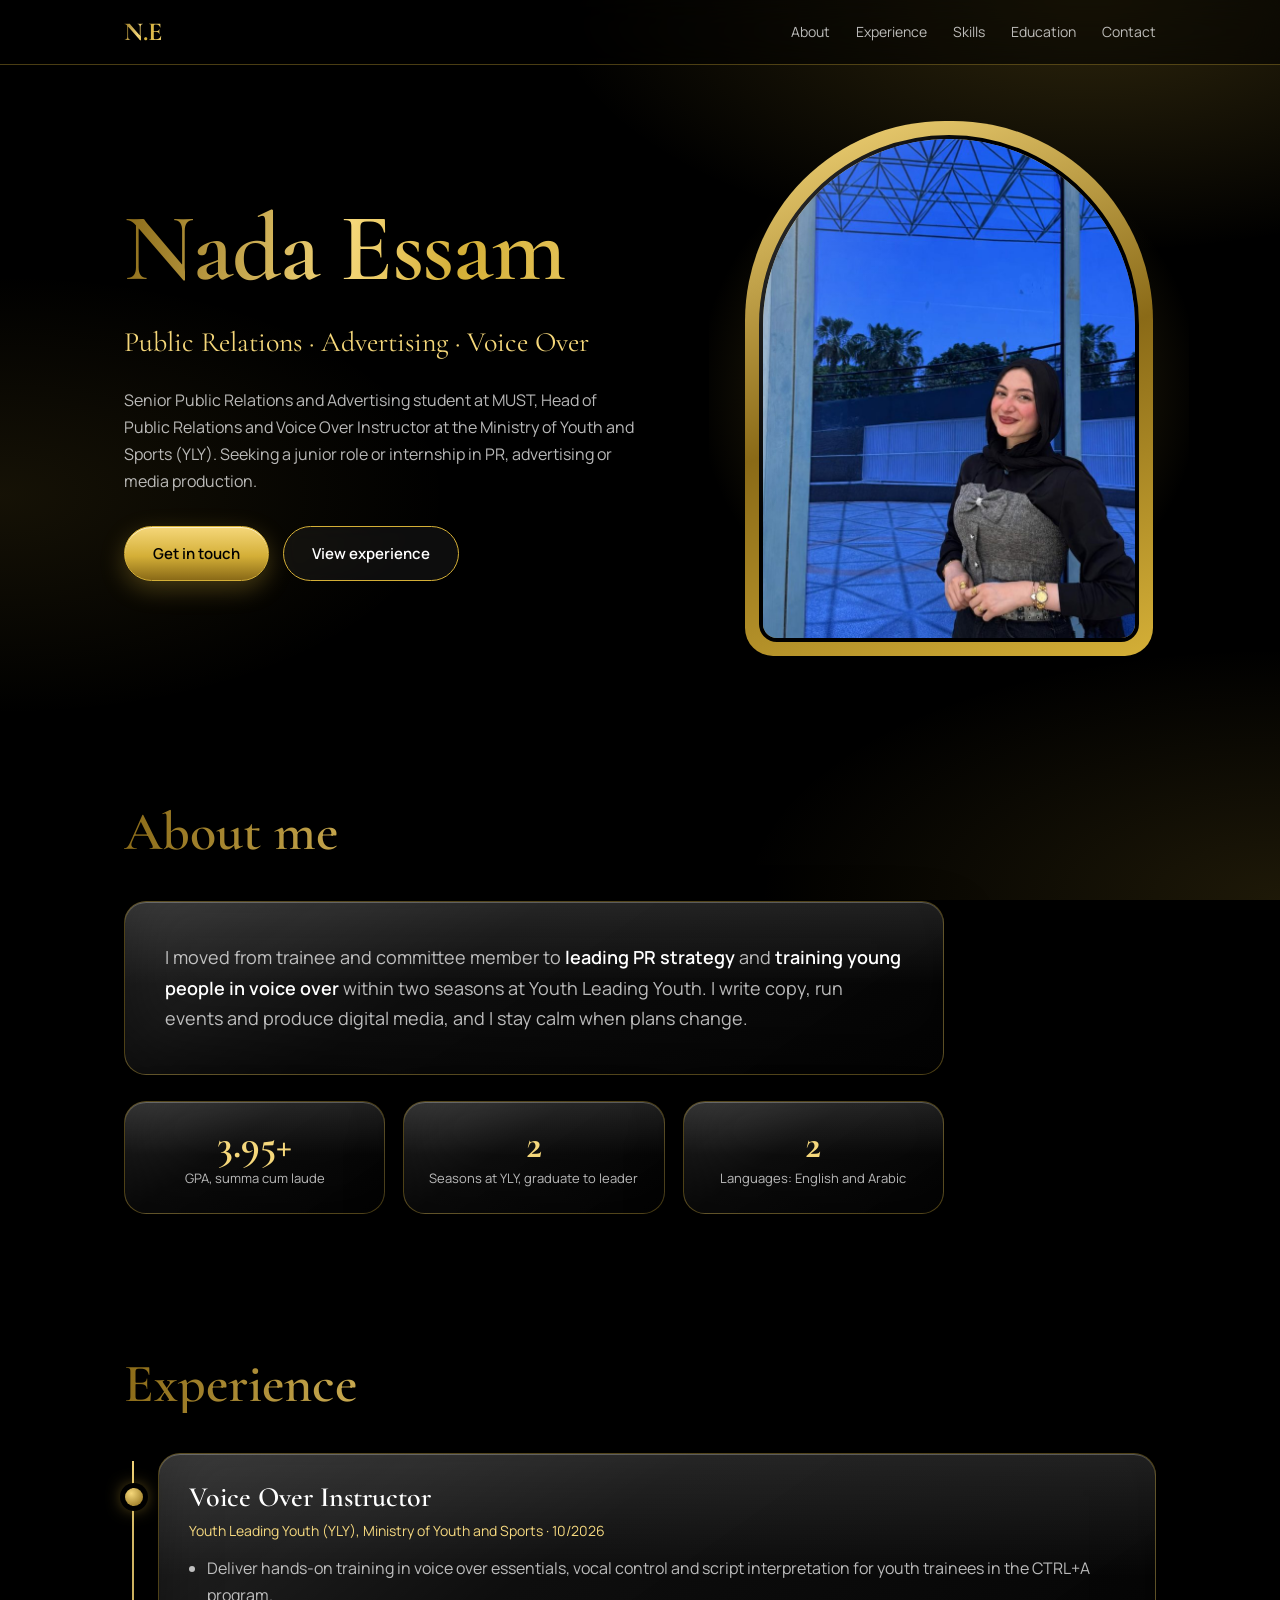
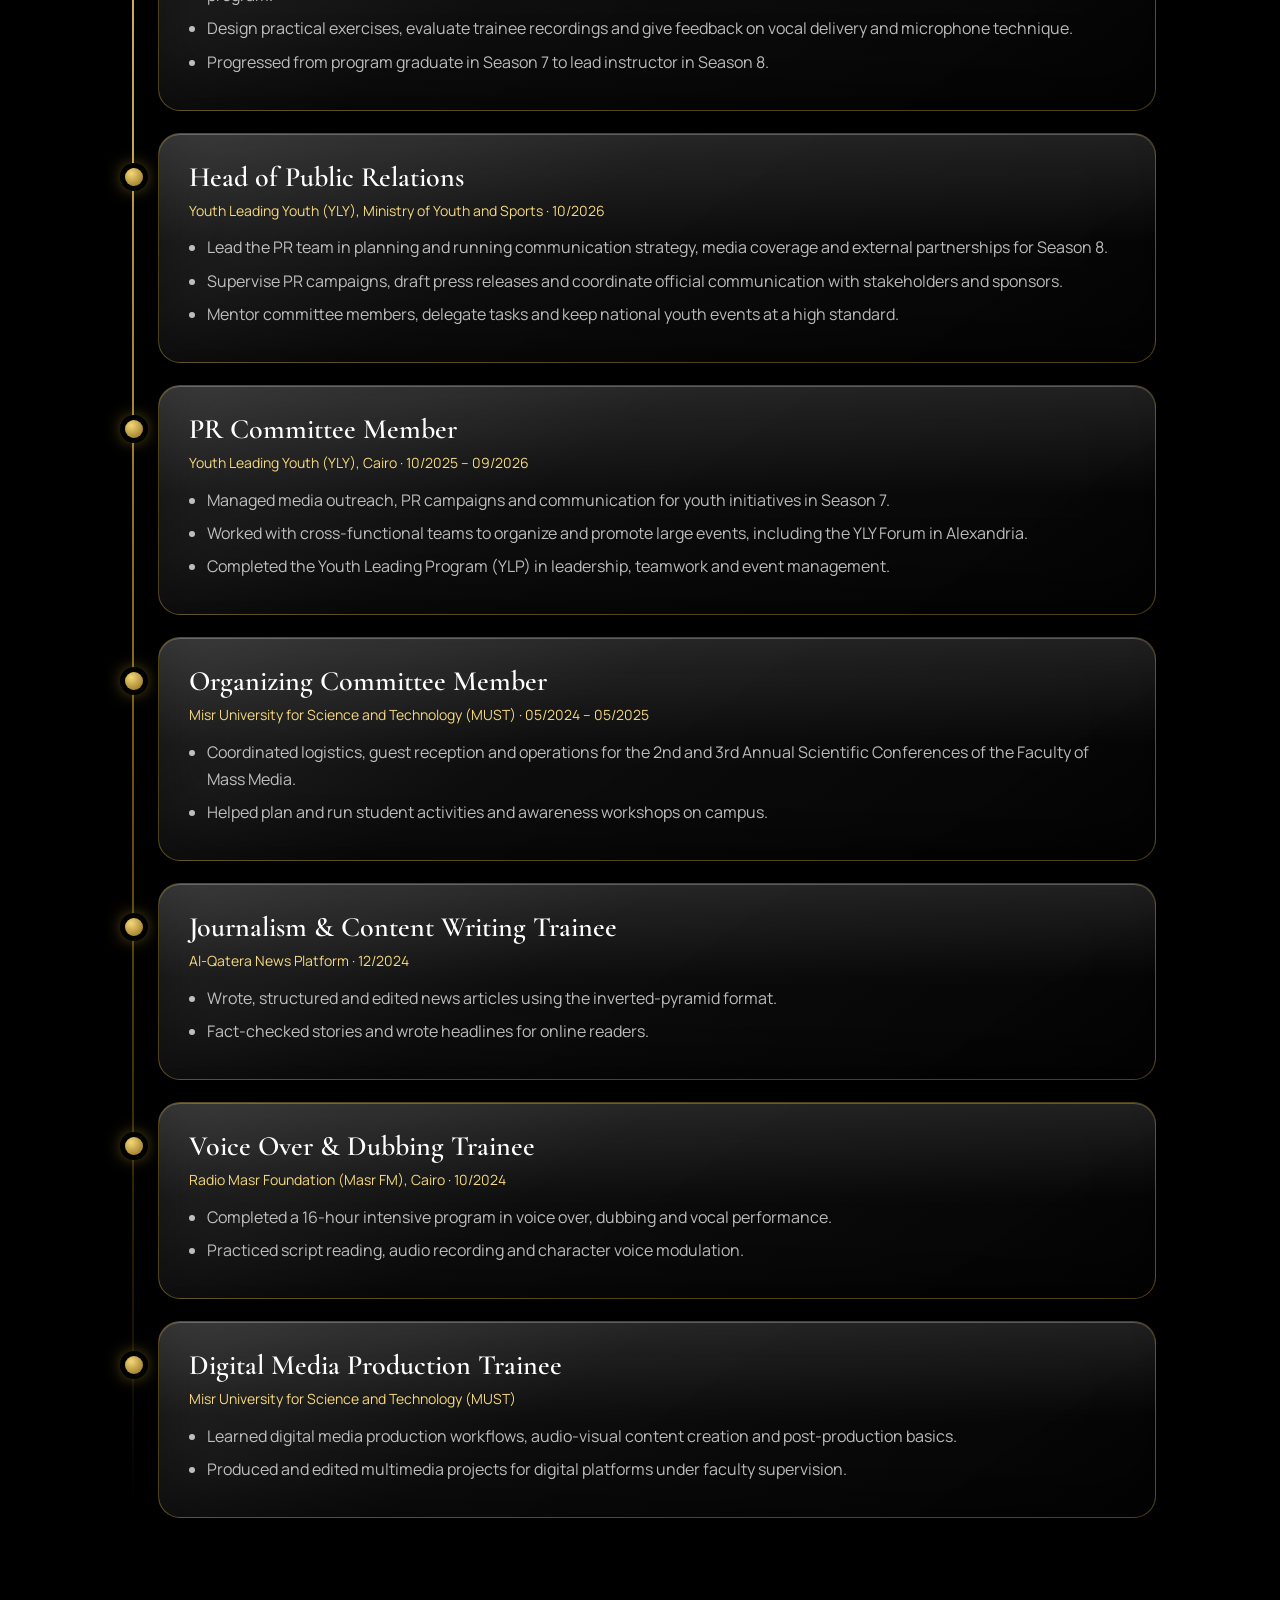
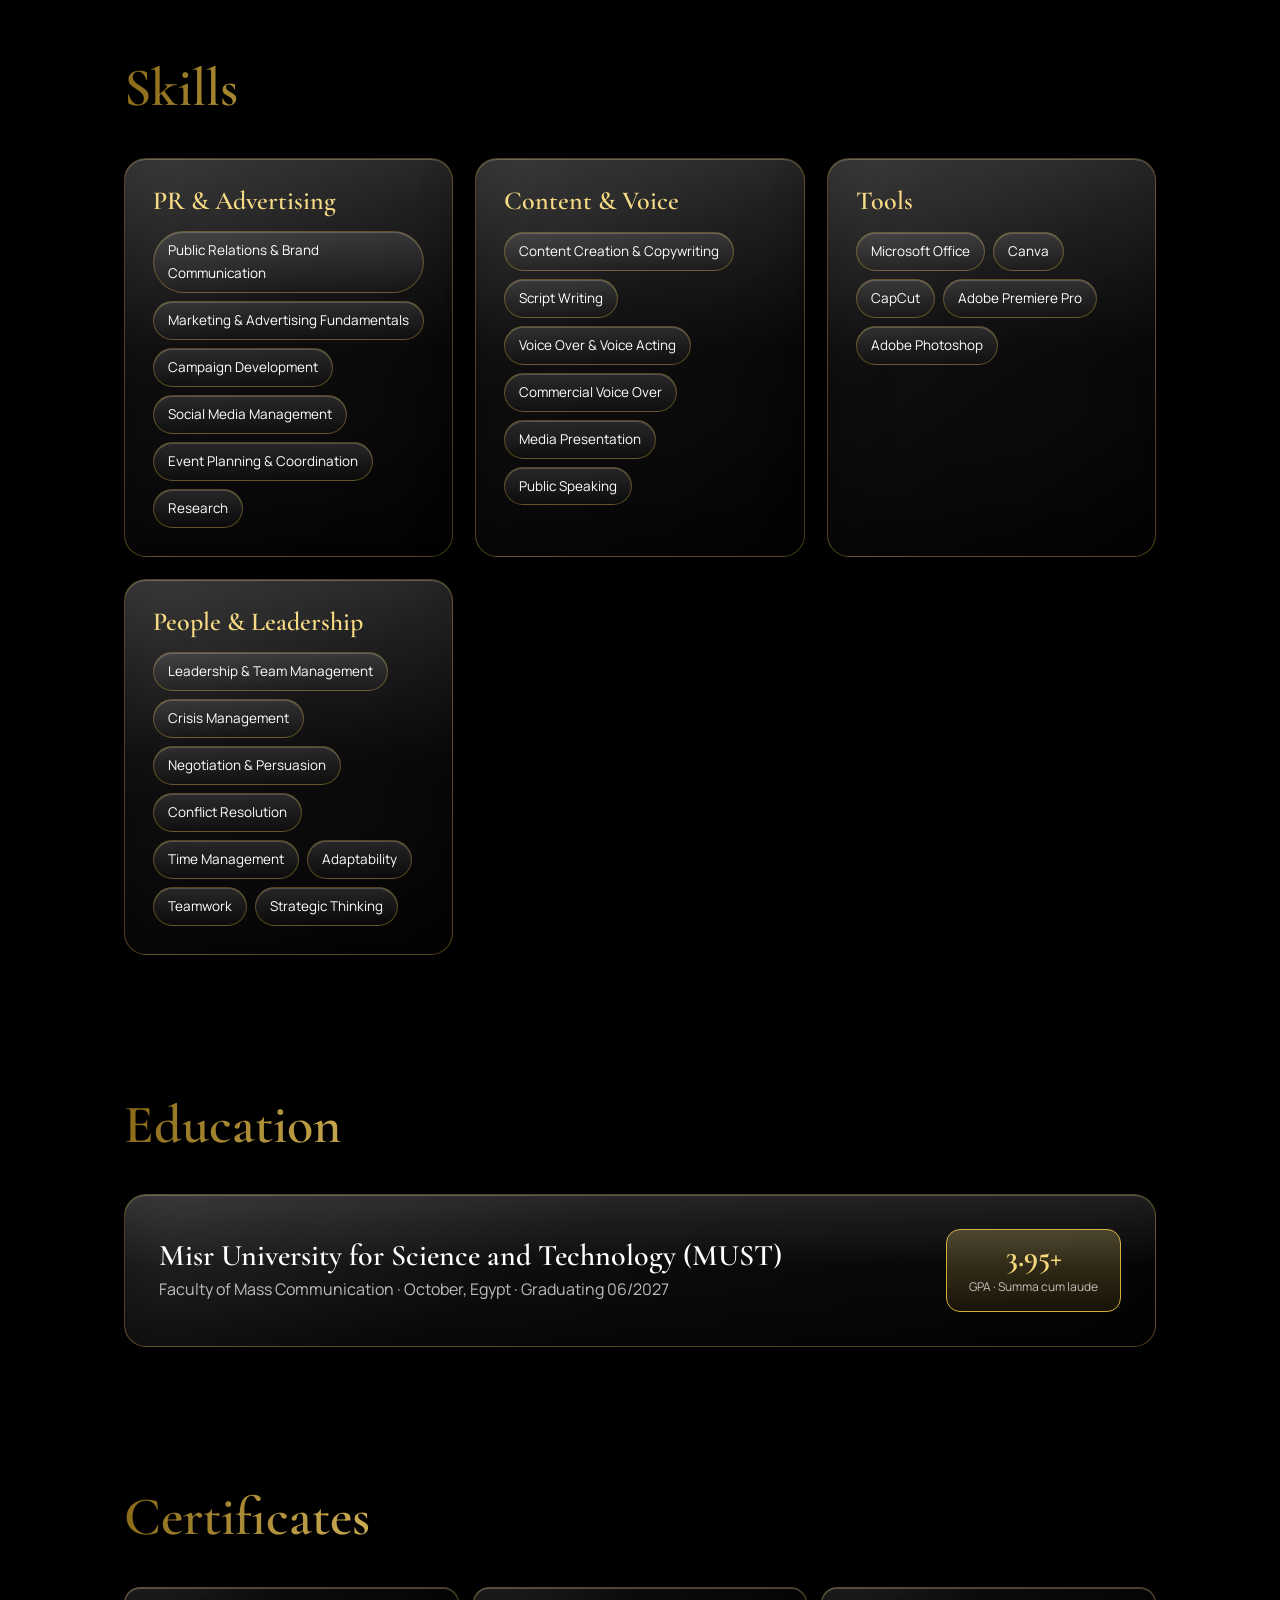
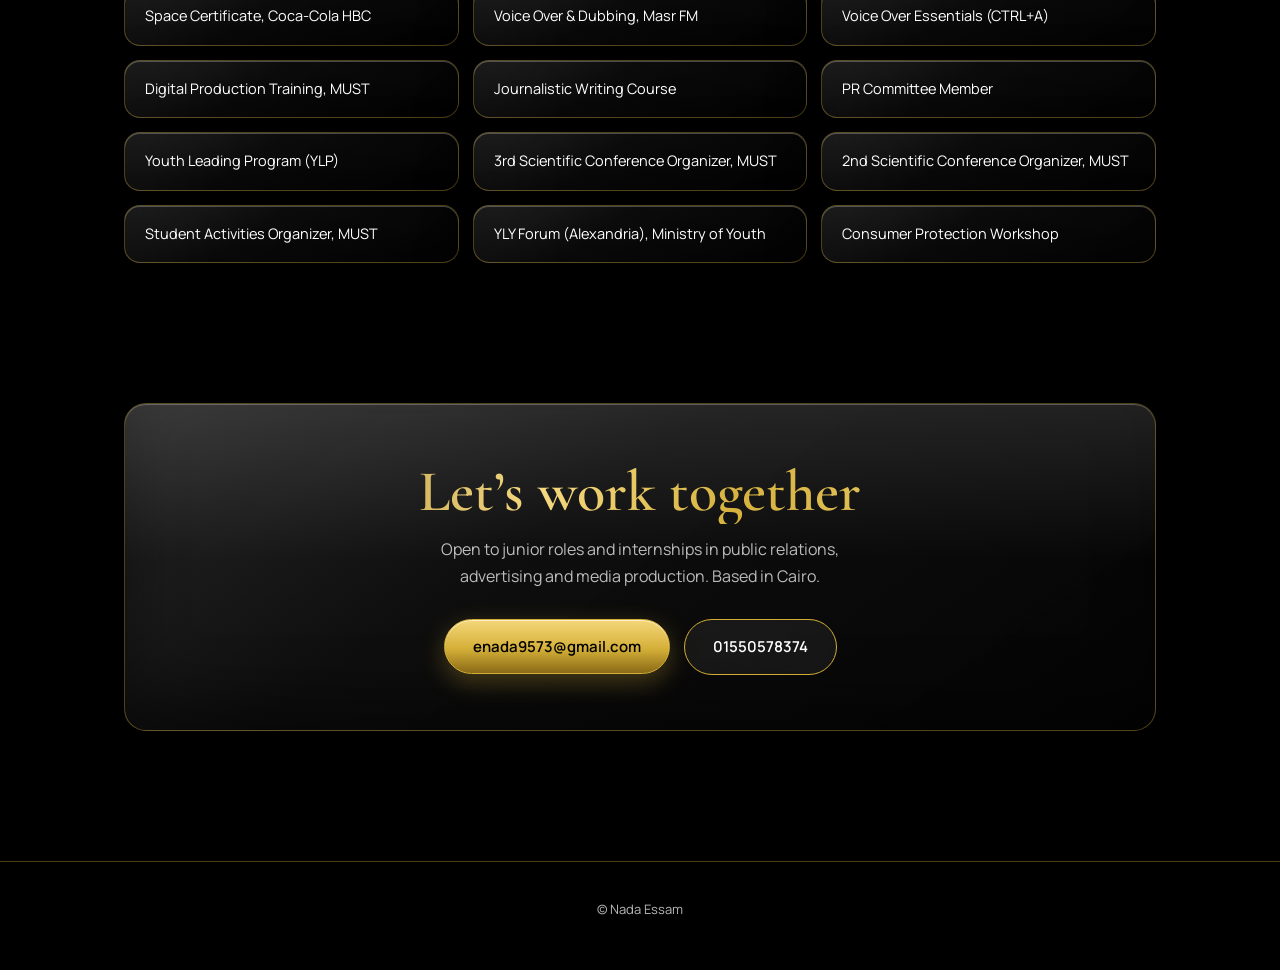
==== index.html @ 76387182 "Rename Nada Essam — Portfolio.html to index.html" ====
<!DOCTYPE html>
<html lang="en">
<head>
<meta charset="utf-8">
<meta name="viewport" content="width=device-width, initial-scale=1, viewport-fit=cover">
<title>Nada Essam — PR, Advertising & Voice Over</title>
<link rel="preconnect" href="https://fonts.googleapis.com">
<link href="https://fonts.googleapis.com/css2?family=Cormorant+Garamond:wght@500;600;700&family=Manrope:wght@400;500;600&display=swap" rel="stylesheet">
<style>
:root{--bg:#000;--text:#fff;--muted:rgba(255,255,255,.72);--gold:#d4af37;--gold2:#f5d77a;--gold3:#8a6a17;--glass:linear-gradient(145deg,rgba(255,255,255,.13),rgba(255,255,255,.03) 40%,rgba(0,0,0,.35));--line:rgba(212,175,55,.35);color-scheme:dark;
--serif:'Cormorant Garamond',Georgia,serif;--sans:'Manrope',system-ui,-apple-system,'Segoe UI',Arial,sans-serif;
box-sizing:border-box;padding-top:env(safe-area-inset-top,0px);padding-bottom:env(safe-area-inset-bottom,0px)}
html{scroll-behavior:smooth;scroll-padding-top:80px}
*,*::before,*::after{box-sizing:border-box}
body{margin:0;background:var(--bg);color:var(--text);font:400 16px/1.7 var(--sans);overflow-x:hidden;
background-image:radial-gradient(ellipse 60% 40% at 85% 0%,rgba(212,175,55,.22),transparent 70%),radial-gradient(ellipse 50% 35% at 0% 55%,rgba(212,175,55,.10),transparent 70%),radial-gradient(ellipse 60% 40% at 100% 100%,rgba(212,175,55,.14),transparent 70%);background-attachment:fixed}
a{color:inherit;text-decoration:none}
a:focus-visible,button:focus-visible{outline:2px solid var(--gold2);outline-offset:3px}
.wrap{max-width:1080px;margin:0 auto;padding:0 24px}
h1,h2,h3{font-family:var(--serif);font-weight:600;margin:0;line-height:1.1}
.gold{background:linear-gradient(100deg,var(--gold3),var(--gold2) 40%,var(--gold) 60%,var(--gold2));-webkit-background-clip:text;background-clip:text;color:transparent}
nav{position:sticky;top:env(safe-area-inset-top,0px);z-index:20;background:rgba(0,0,0,.55);backdrop-filter:blur(16px);-webkit-backdrop-filter:blur(16px);border-bottom:1px solid var(--line)}
nav .wrap{display:flex;justify-content:space-between;align-items:center;height:64px}
.logo{font-family:var(--serif);font-size:26px;font-weight:700}
nav ul{display:flex;gap:26px;list-style:none;margin:0;padding:0;font-size:14px;color:var(--muted)}
nav ul a:hover{color:var(--gold2)}
.glass{position:relative;border-radius:22px;border:1px solid var(--line);background:var(--glass),rgba(10,10,10,.6);backdrop-filter:blur(18px);-webkit-backdrop-filter:blur(18px);box-shadow:inset 0 1px 0 rgba(255,255,255,.25),inset 0 -30px 60px rgba(0,0,0,.45),0 24px 50px rgba(0,0,0,.7);overflow:hidden}
.glass::before{content:"";position:absolute;inset:0 0 auto 0;height:48%;background:linear-gradient(180deg,rgba(255,255,255,.10),transparent);pointer-events:none;border-radius:22px 22px 0 0}
.hero{padding:70px 0 90px}
.hero .wrap{display:grid;grid-template-columns:1.15fr .85fr;gap:56px;align-items:center}
.hero h1{font-size:clamp(52px,8vw,96px);letter-spacing:-.01em}
.role{font-family:var(--serif);font-size:clamp(20px,2.6vw,28px);margin:18px 0 20px;color:var(--gold2)}
.hero p{color:var(--muted);max-width:52ch;margin:0 0 30px}
.btns{display:flex;gap:14px;flex-wrap:wrap}
.btn{display:inline-block;padding:14px 28px;border-radius:999px;font-weight:600;font-size:15px;border:1px solid var(--gold);transition:transform .2s,box-shadow .2s}
.btn.fill{background:linear-gradient(180deg,var(--gold2),var(--gold) 55%,var(--gold3));color:#000;box-shadow:inset 0 1px 0 rgba(255,255,255,.6),0 8px 24px rgba(212,175,55,.3)}
.btn.ghost{background:rgba(255,255,255,.05);backdrop-filter:blur(10px)}
.btn:hover{transform:translateY(-2px)}
.photo{position:relative;justify-self:center;width:min(100%,380px)}
.photo::before{content:"";position:absolute;inset:-14px;border-radius:200px 200px 28px 28px;background:linear-gradient(160deg,var(--gold2),var(--gold3) 50%,var(--gold));filter:blur(.3px)}
.photo::after{content:"";position:absolute;inset:-50px;z-index:-1;background:radial-gradient(circle,rgba(212,175,55,.35),transparent 65%)}
.photo img{position:relative;display:block;width:100%;aspect-ratio:3/4;object-fit:cover;object-position:60% 30%;border-radius:190px 190px 18px 18px;border:4px solid #000}
.photo .shine{position:absolute;inset:0;border-radius:190px 190px 18px 18px;background:linear-gradient(120deg,rgba(255,255,255,.22),transparent 35%);pointer-events:none;z-index:2}
section{padding:70px 0}
.title{font-size:clamp(36px,5vw,54px);margin-bottom:40px}
.about{padding:40px;font-size:18px;color:var(--muted);max-width:820px}
.about b{color:#fff;font-weight:600}
.stats{display:grid;grid-template-columns:repeat(3,1fr);gap:18px;margin-top:26px;max-width:820px}
.stat{padding:22px;text-align:center}
.stat strong{display:block;font:700 40px/1 var(--serif);color:var(--gold2)}
.stat span{font-size:13px;color:var(--muted)}
.tl{position:relative;display:grid;gap:22px;padding-left:34px}
.tl::before{content:"";position:absolute;left:8px;top:8px;bottom:8px;width:2px;background:linear-gradient(var(--gold2),var(--gold3),transparent)}
.job{padding:28px 30px}
.job::after{content:"";position:absolute;left:-34px;top:34px;width:18px;height:18px;border-radius:50%;background:radial-gradient(circle at 35% 30%,var(--gold2),var(--gold3));box-shadow:0 0 0 5px #000,0 0 18px var(--gold)}
.job{overflow:visible}
.job h3{font-size:28px}
.meta{color:var(--gold2);font-size:14px;margin:6px 0 12px}
.job ul{margin:0;padding-left:18px;color:var(--muted)}
.job li{margin:6px 0}
.skills{display:grid;grid-template-columns:repeat(auto-fit,minmax(300px,1fr));gap:22px}
.skill{padding:28px}
.skill h3{font-size:26px;margin-bottom:16px;color:var(--gold2)}
.chips{display:flex;flex-wrap:wrap;gap:8px}
.chips span{padding:7px 14px;border-radius:999px;font-size:13.5px;border:1px solid var(--line);background:linear-gradient(180deg,rgba(255,255,255,.12),rgba(255,255,255,.02));box-shadow:inset 0 1px 0 rgba(255,255,255,.2)}
.edu{padding:34px;display:flex;gap:24px;align-items:center;flex-wrap:wrap;justify-content:space-between}
.edu h3{font-size:30px}
.edu p{margin:4px 0 0;color:var(--muted)}
.badge{padding:12px 22px;border-radius:14px;text-align:center;border:1px solid var(--gold);background:linear-gradient(180deg,rgba(245,215,122,.25),rgba(138,106,23,.15))}
.badge strong{display:block;font:700 30px/1 var(--serif);color:var(--gold2)}
.badge span{font-size:12px;color:var(--muted)}
.certs{display:grid;grid-template-columns:repeat(auto-fill,minmax(250px,1fr));gap:14px}
.cert{padding:16px 20px;font-size:14.5px;border-radius:16px}
.cert::before{display:none}
.contact{text-align:center;padding:56px 30px}
.contact h2{font-size:clamp(36px,5vw,58px);margin-bottom:12px}
.contact p{color:var(--muted);margin:0 auto 28px;max-width:46ch}
.cl{display:flex;gap:14px;justify-content:center;flex-wrap:wrap}
footer{padding:36px 0 50px;text-align:center;color:var(--muted);font-size:13px;border-top:1px solid var(--line);margin-top:60px}
@media(max-width:820px){.hero .wrap{grid-template-columns:1fr}.photo{order:-1;width:min(78%,320px)}.hero{padding-top:36px}nav ul{display:none}.stats{grid-template-columns:1fr}.about{padding:26px;font-size:16px}}
@media(prefers-reduced-motion:reduce){*{transition:none!important;scroll-behavior:auto!important}}
</style>
</head>
<body>
<nav><div class="wrap"><a class="logo gold" href="#top">N.E</a>
<ul><li><a href="#about">About</a></li><li><a href="#experience">Experience</a></li><li><a href="#skills">Skills</a></li><li><a href="#education">Education</a></li><li><a href="#contact">Contact</a></li></ul></div></nav>

<header class="hero" id="top"><div class="wrap">
<div>
<h1 class="gold">Nada Essam</h1>
<div class="role">Public Relations · Advertising · Voice Over</div>
<p>Senior Public Relations and Advertising student at MUST, Head of Public Relations and Voice Over Instructor at the Ministry of Youth and Sports (YLY). Seeking a junior role or internship in PR, advertising or media production.</p>
<div class="btns"><a class="btn fill" href="#contact">Get in touch</a><a class="btn ghost" href="#experience">View experience</a></div>
</div>
<div class="photo"><img alt="Portrait of Nada Essam" src="[data-uri]"><div class="shine"></div></div>
</div></header>

<section id="about"><div class="wrap">
<h2 class="title gold">About me</h2>
<div class="glass about">I moved from trainee and committee member to <b>leading PR strategy</b> and <b>training young people in voice over</b> within two seasons at Youth Leading Youth. I write copy, run events and produce digital media, and I stay calm when plans change.</div>
<div class="stats">
<div class="glass stat"><strong>3.95+</strong><span>GPA, summa cum laude</span></div>
<div class="glass stat"><strong>2</strong><span>Seasons at YLY, graduate to leader</span></div>
<div class="glass stat"><strong>2</strong><span>Languages: English and Arabic</span></div>
</div>
</div></section>

<section id="experience"><div class="wrap">
<h2 class="title gold">Experience</h2>
<div class="tl">
<article class="glass job"><h3>Voice Over Instructor</h3><div class="meta">Youth Leading Youth (YLY), Ministry of Youth and Sports · 10/2026</div><ul>
<li>Deliver hands-on training in voice over essentials, vocal control and script interpretation for youth trainees in the CTRL+A program.</li>
<li>Design practical exercises, evaluate trainee recordings and give feedback on vocal delivery and microphone technique.</li>
<li>Progressed from program graduate in Season 7 to lead instructor in Season 8.</li></ul></article>
<article class="glass job"><h3>Head of Public Relations</h3><div class="meta">Youth Leading Youth (YLY), Ministry of Youth and Sports · 10/2026</div><ul>
<li>Lead the PR team in planning and running communication strategy, media coverage and external partnerships for Season 8.</li>
<li>Supervise PR campaigns, draft press releases and coordinate official communication with stakeholders and sponsors.</li>
<li>Mentor committee members, delegate tasks and keep national youth events at a high standard.</li></ul></article>
<article class="glass job"><h3>PR Committee Member</h3><div class="meta">Youth Leading Youth (YLY), Cairo · 10/2025 – 09/2026</div><ul>
<li>Managed media outreach, PR campaigns and communication for youth initiatives in Season 7.</li>
<li>Worked with cross-functional teams to organize and promote large events, including the YLY Forum in Alexandria.</li>
<li>Completed the Youth Leading Program (YLP) in leadership, teamwork and event management.</li></ul></article>
<article class="glass job"><h3>Organizing Committee Member</h3><div class="meta">Misr University for Science and Technology (MUST) · 05/2024 – 05/2025</div><ul>
<li>Coordinated logistics, guest reception and operations for the 2nd and 3rd Annual Scientific Conferences of the Faculty of Mass Media.</li>
<li>Helped plan and run student activities and awareness workshops on campus.</li></ul></article>
<article class="glass job"><h3>Journalism & Content Writing Trainee</h3><div class="meta">Al-Qatera News Platform · 12/2024</div><ul>
<li>Wrote, structured and edited news articles using the inverted-pyramid format.</li>
<li>Fact-checked stories and wrote headlines for online readers.</li></ul></article>
<article class="glass job"><h3>Voice Over & Dubbing Trainee</h3><div class="meta">Radio Masr Foundation (Masr FM), Cairo · 10/2024</div><ul>
<li>Completed a 16-hour intensive program in voice over, dubbing and vocal performance.</li>
<li>Practiced script reading, audio recording and character voice modulation.</li></ul></article>
<article class="glass job"><h3>Digital Media Production Trainee</h3><div class="meta">Misr University for Science and Technology (MUST)</div><ul>
<li>Learned digital media production workflows, audio-visual content creation and post-production basics.</li>
<li>Produced and edited multimedia projects for digital platforms under faculty supervision.</li></ul></article>
</div></div></section>

<section id="skills"><div class="wrap">
<h2 class="title gold">Skills</h2>
<div class="skills">
<div class="glass skill"><h3>PR & Advertising</h3><div class="chips"><span>Public Relations & Brand Communication</span><span>Marketing & Advertising Fundamentals</span><span>Campaign Development</span><span>Social Media Management</span><span>Event Planning & Coordination</span><span>Research</span></div></div>
<div class="glass skill"><h3>Content & Voice</h3><div class="chips"><span>Content Creation & Copywriting</span><span>Script Writing</span><span>Voice Over & Voice Acting</span><span>Commercial Voice Over</span><span>Media Presentation</span><span>Public Speaking</span></div></div>
<div class="glass skill"><h3>Tools</h3><div class="chips"><span>Microsoft Office</span><span>Canva</span><span>CapCut</span><span>Adobe Premiere Pro</span><span>Adobe Photoshop</span></div></div>
<div class="glass skill"><h3>People & Leadership</h3><div class="chips"><span>Leadership & Team Management</span><span>Crisis Management</span><span>Negotiation & Persuasion</span><span>Conflict Resolution</span><span>Time Management</span><span>Adaptability</span><span>Teamwork</span><span>Strategic Thinking</span></div></div>
</div></div></section>

<section id="education"><div class="wrap">
<h2 class="title gold">Education</h2>
<div class="glass edu"><div><h3>Misr University for Science and Technology (MUST)</h3><p>Faculty of Mass Communication · October, Egypt · Graduating 06/2027</p></div>
<div class="badge"><strong>3.95+</strong><span>GPA · Summa cum laude</span></div></div>
</div></section>

<section id="certificates"><div class="wrap">
<h2 class="title gold">Certificates</h2>
<div class="certs">
<div class="glass cert">Space Certificate, Coca-Cola HBC</div>
<div class="glass cert">Voice Over & Dubbing, Masr FM</div>
<div class="glass cert">Voice Over Essentials (CTRL+A)</div>
<div class="glass cert">Digital Production Training, MUST</div>
<div class="glass cert">Journalistic Writing Course</div>
<div class="glass cert">PR Committee Member</div>
<div class="glass cert">Youth Leading Program (YLP)</div>
<div class="glass cert">3rd Scientific Conference Organizer, MUST</div>
<div class="glass cert">2nd Scientific Conference Organizer, MUST</div>
<div class="glass cert">Student Activities Organizer, MUST</div>
<div class="glass cert">YLY Forum (Alexandria), Ministry of Youth</div>
<div class="glass cert">Consumer Protection Workshop</div>
</div></div></section>

<section id="contact"><div class="wrap">
<div class="glass contact"><h2 class="gold">Let’s work together</h2>
<p>Open to junior roles and internships in public relations, advertising and media production. Based in Cairo.</p>
<div class="cl"><a class="btn fill" href="mailto:enada9573@gmail.com">enada9573@gmail.com</a><a class="btn ghost" href="tel:+201550578374">01550578374</a></div></div>
</div></section>

<footer><div class="wrap">© Nada Essam</div></footer>
</body>
</html>
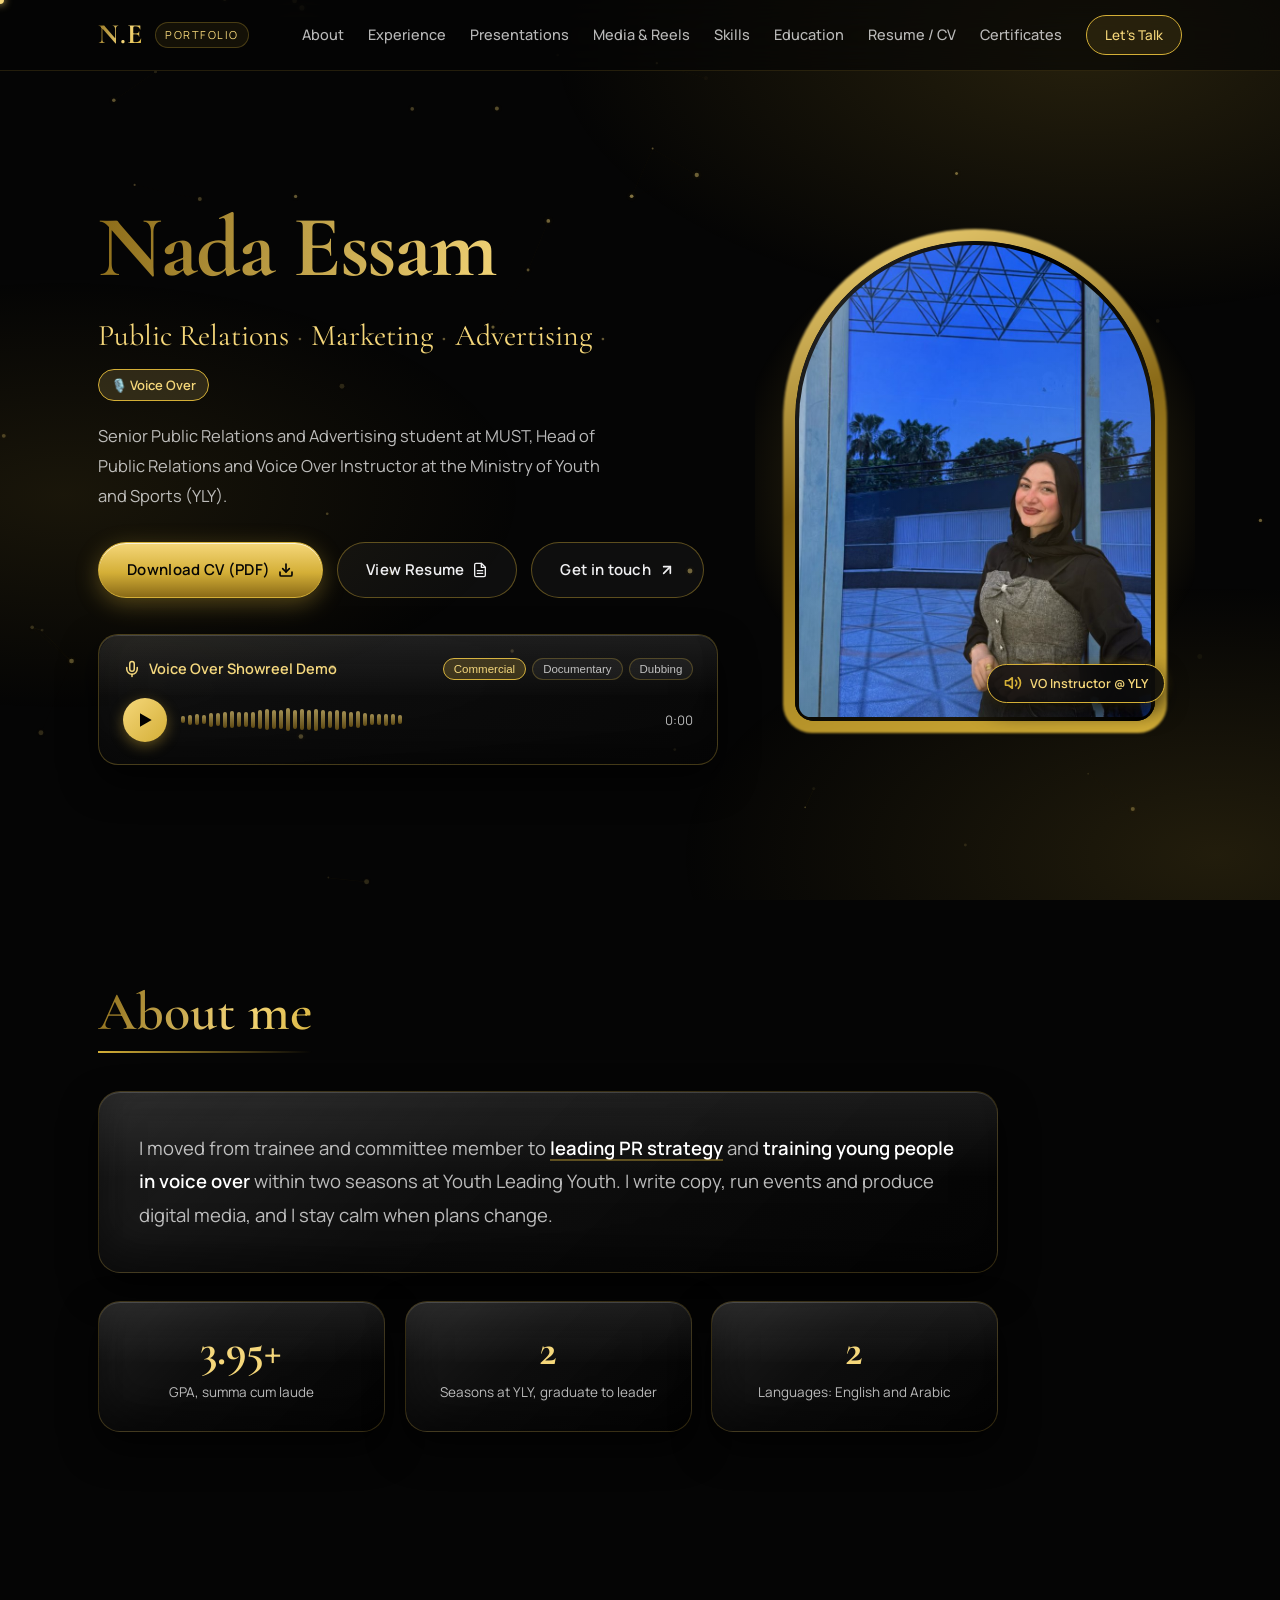
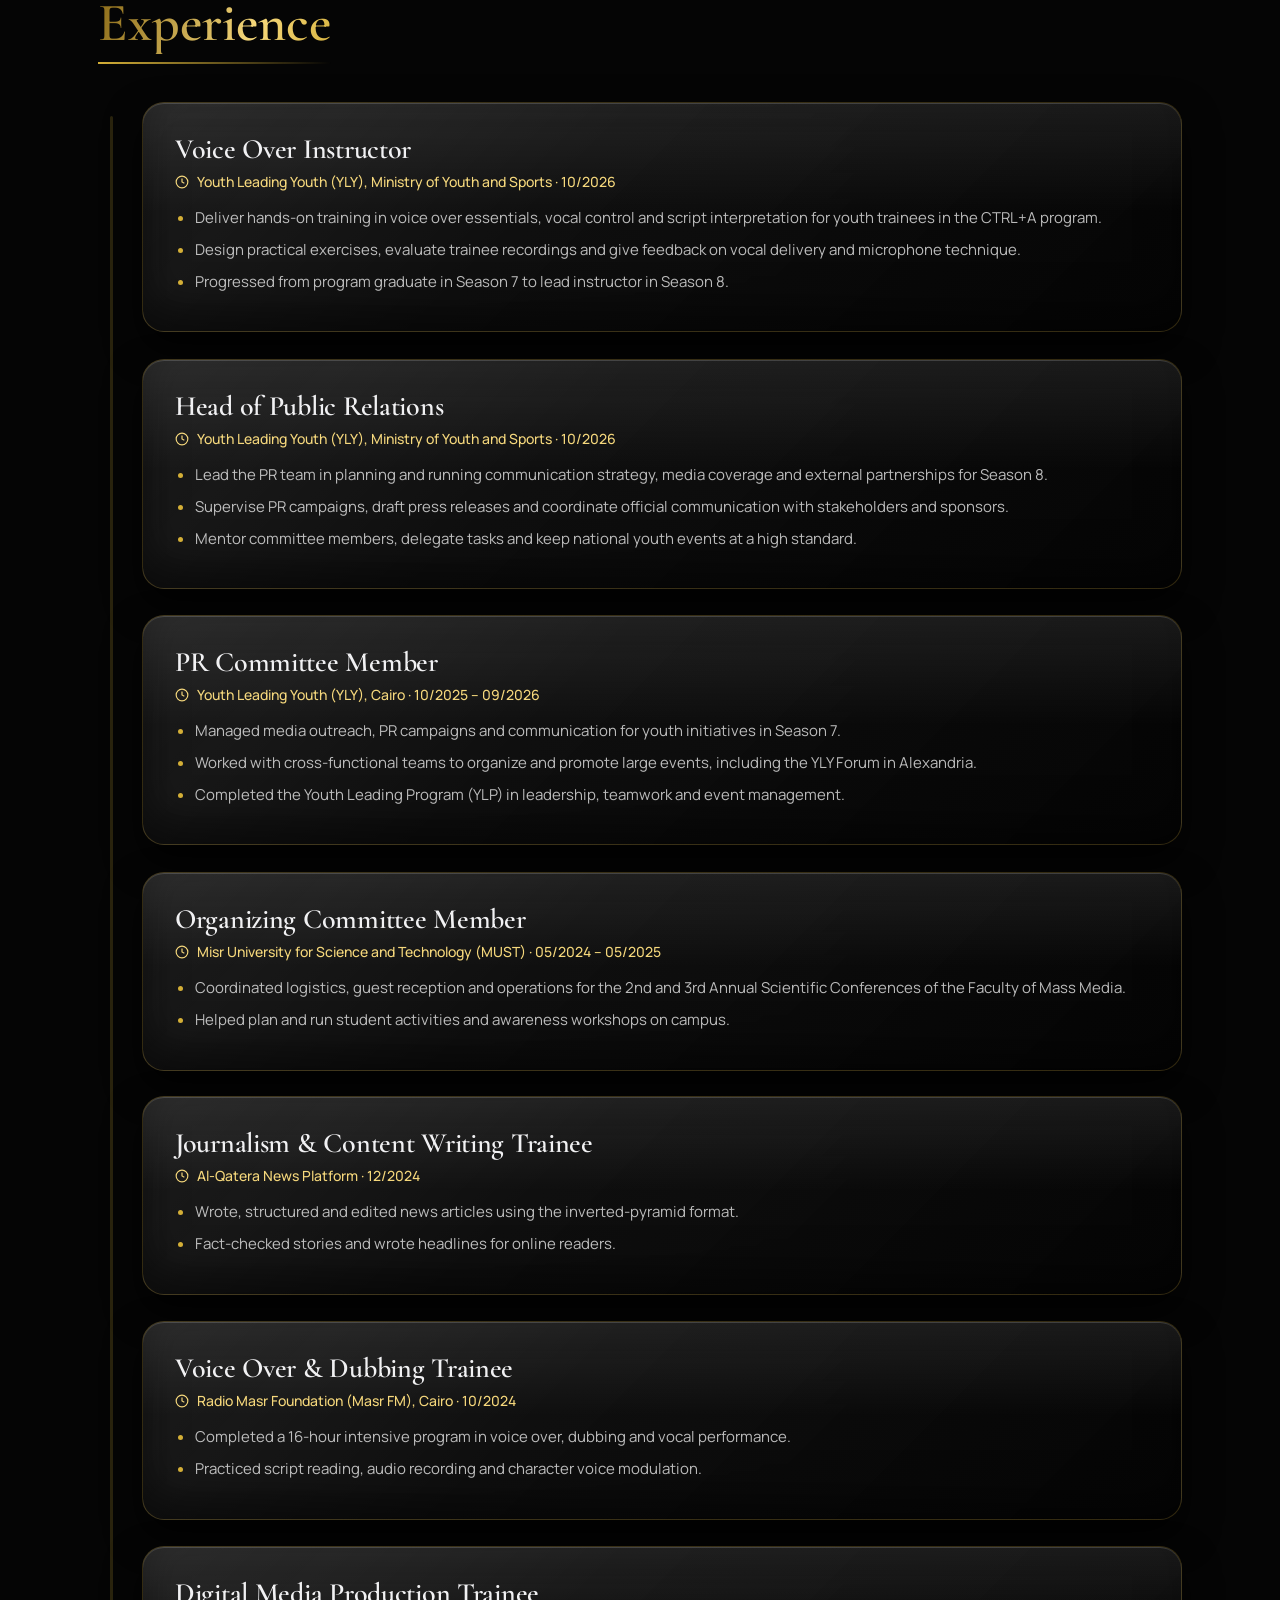
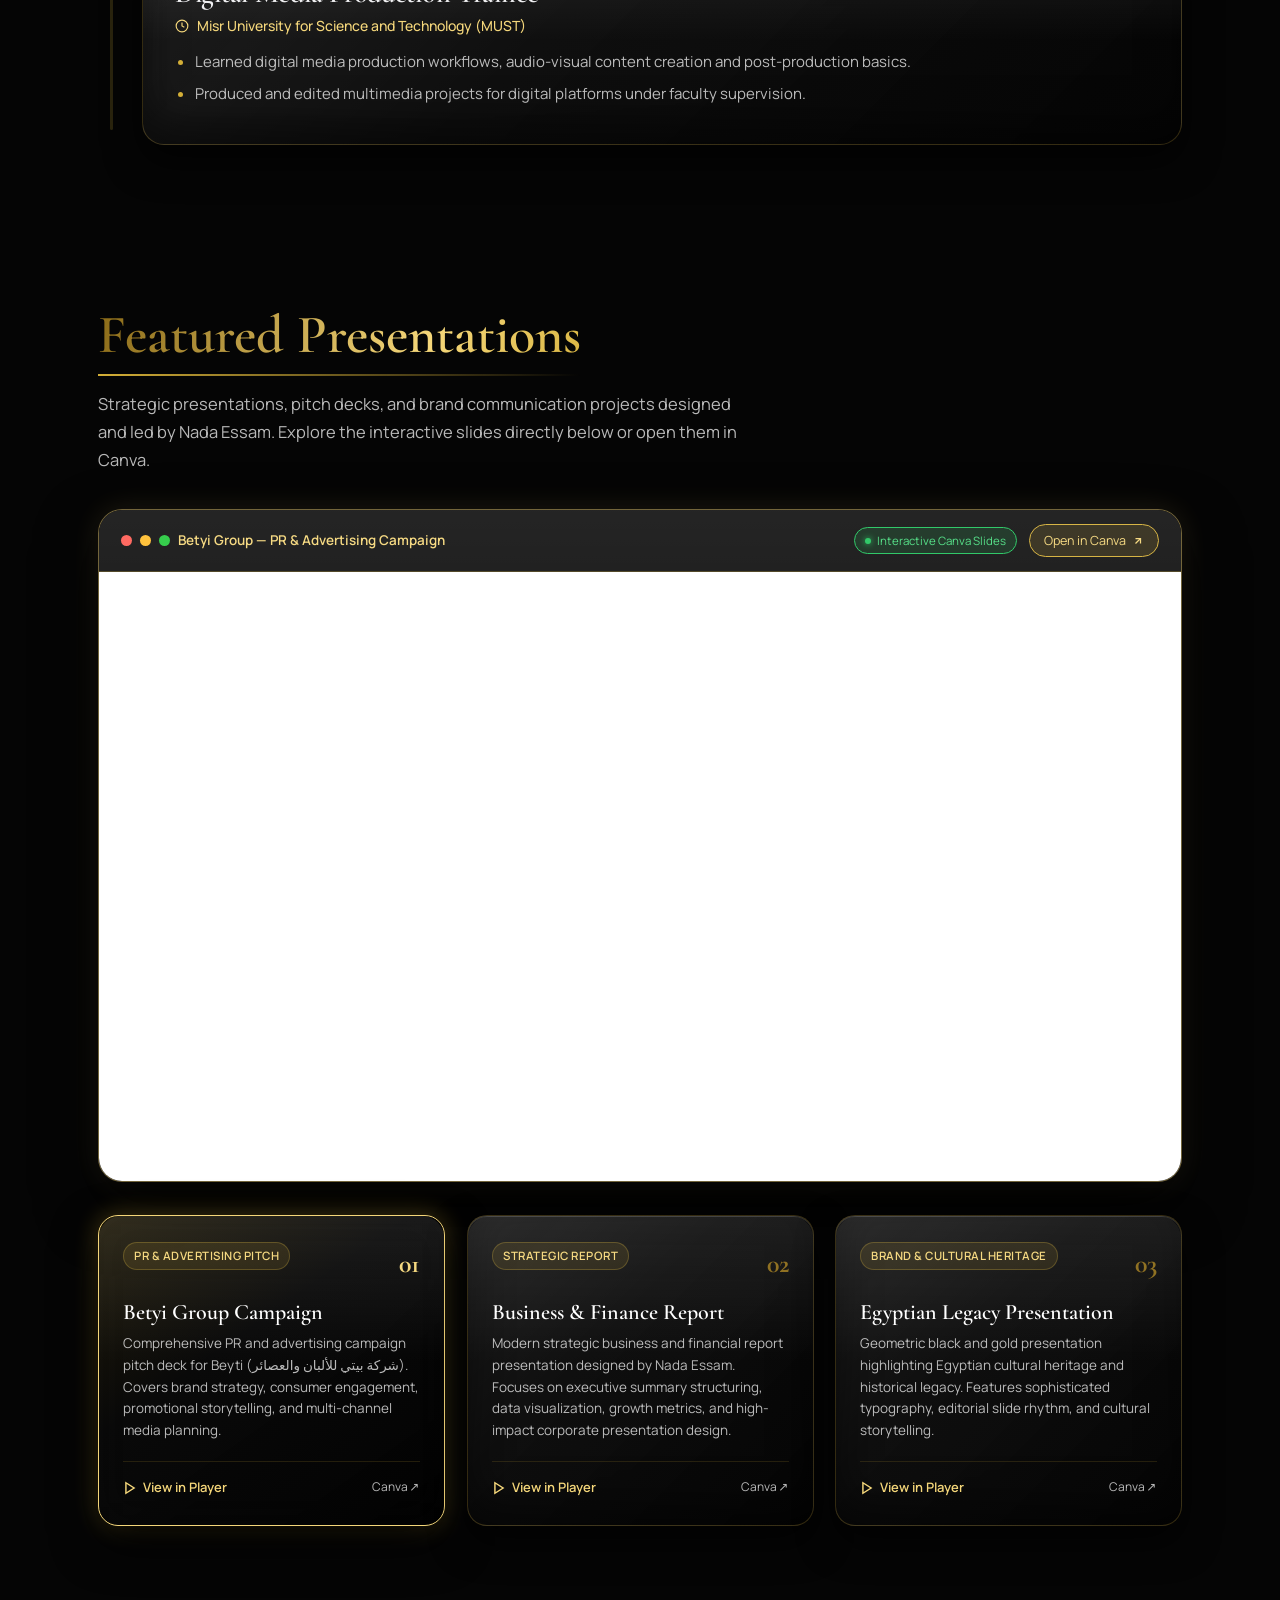
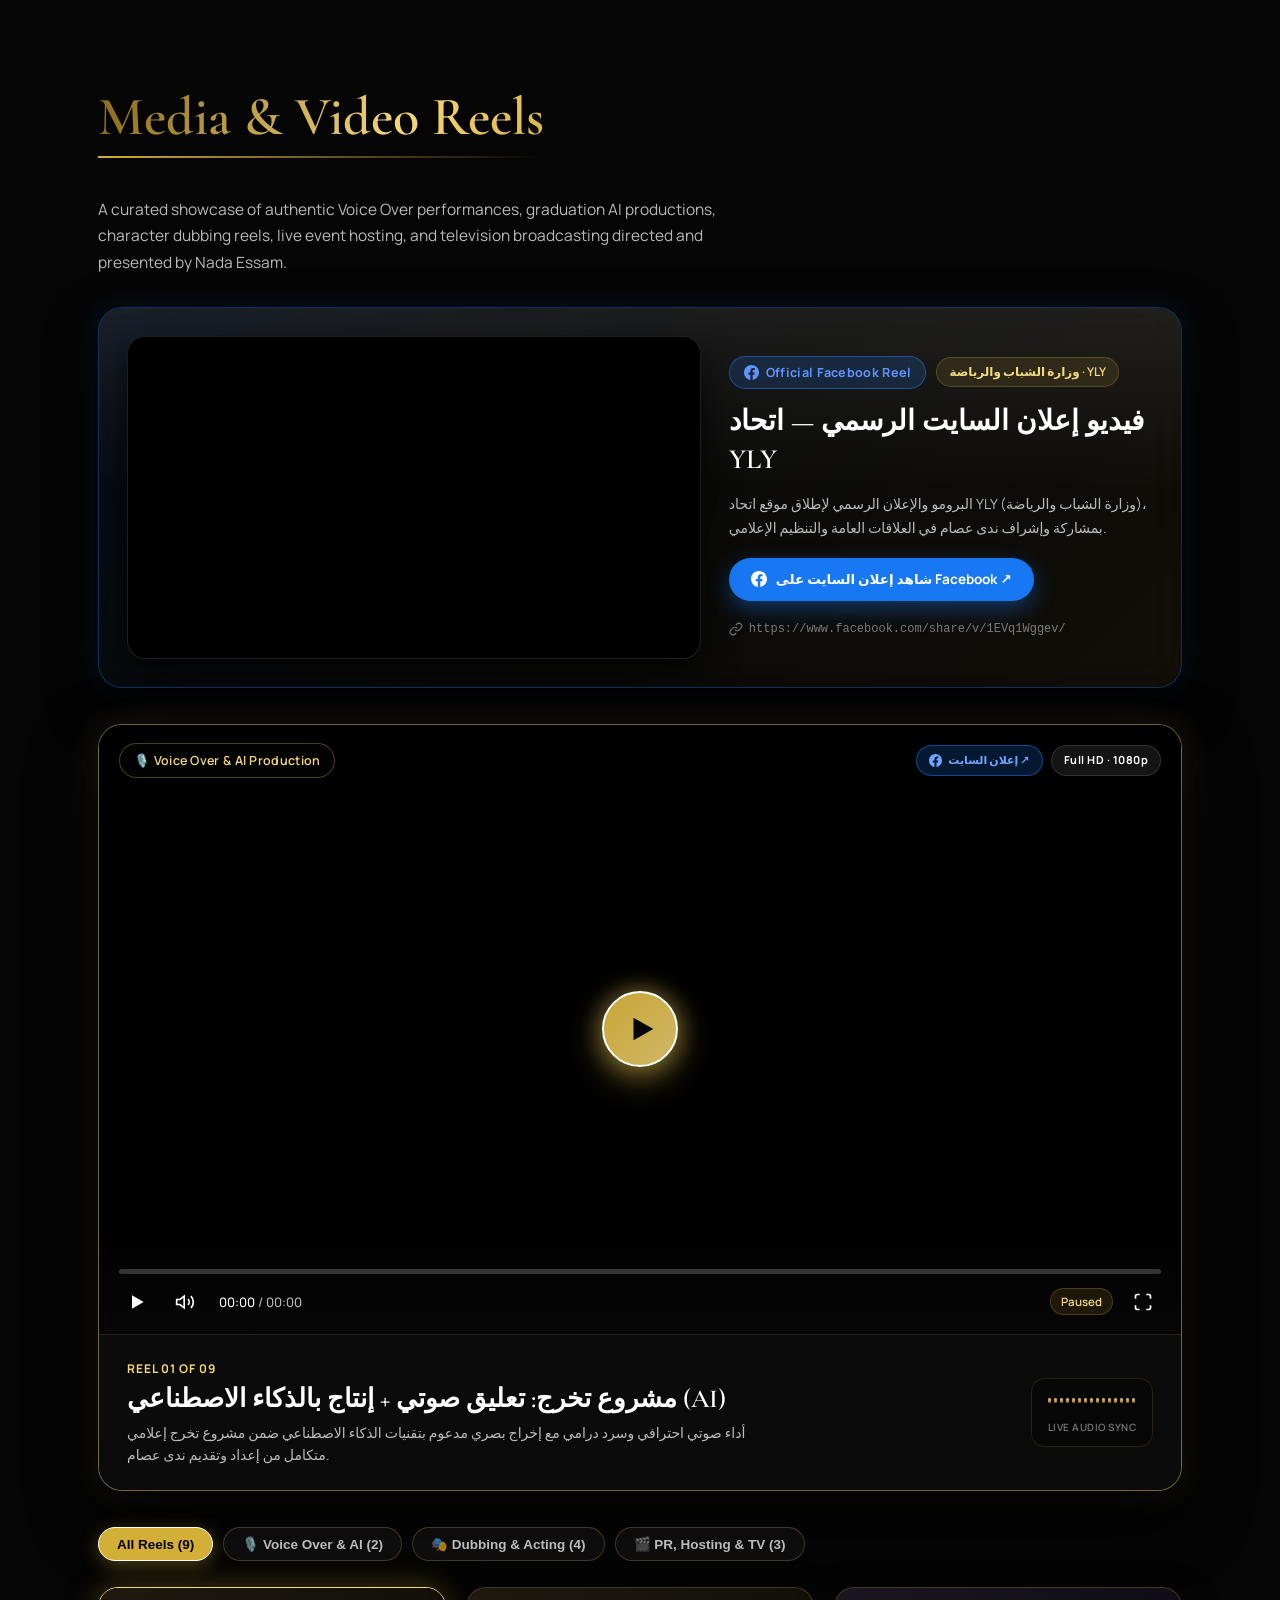
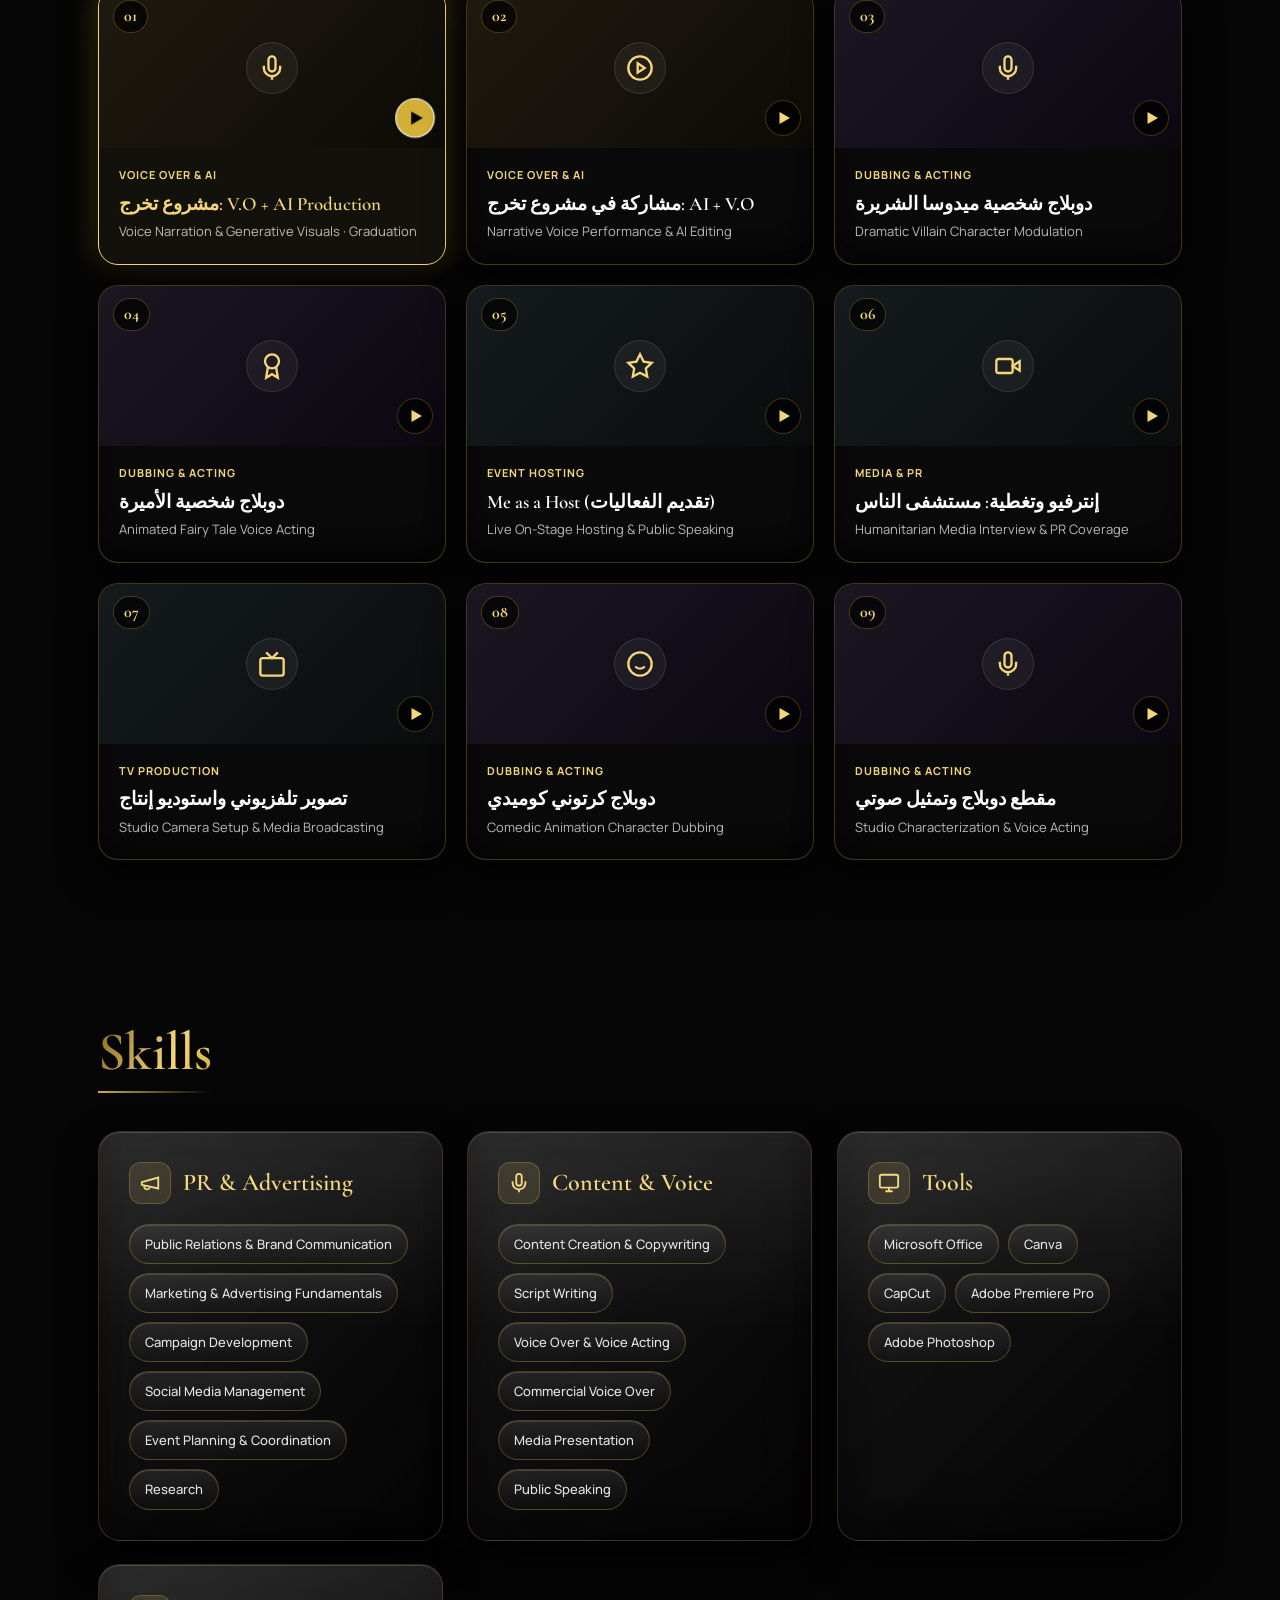
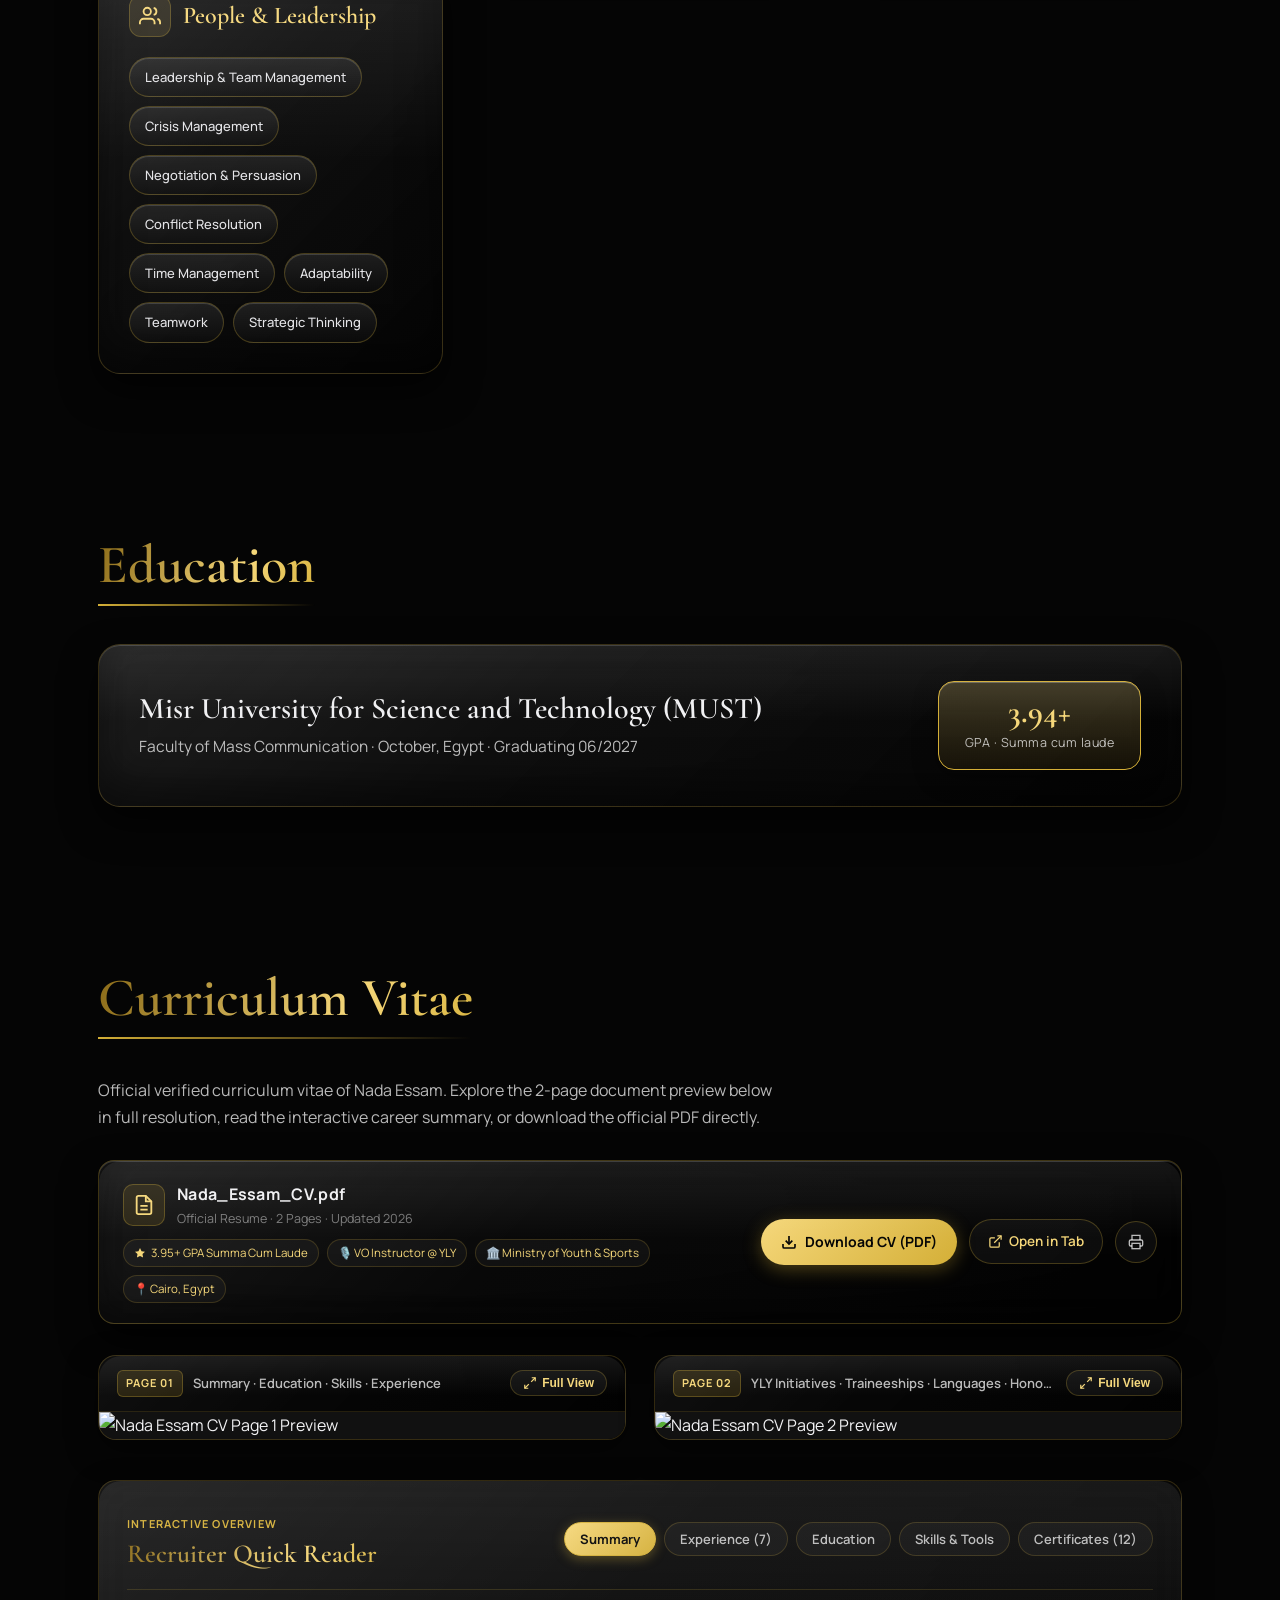
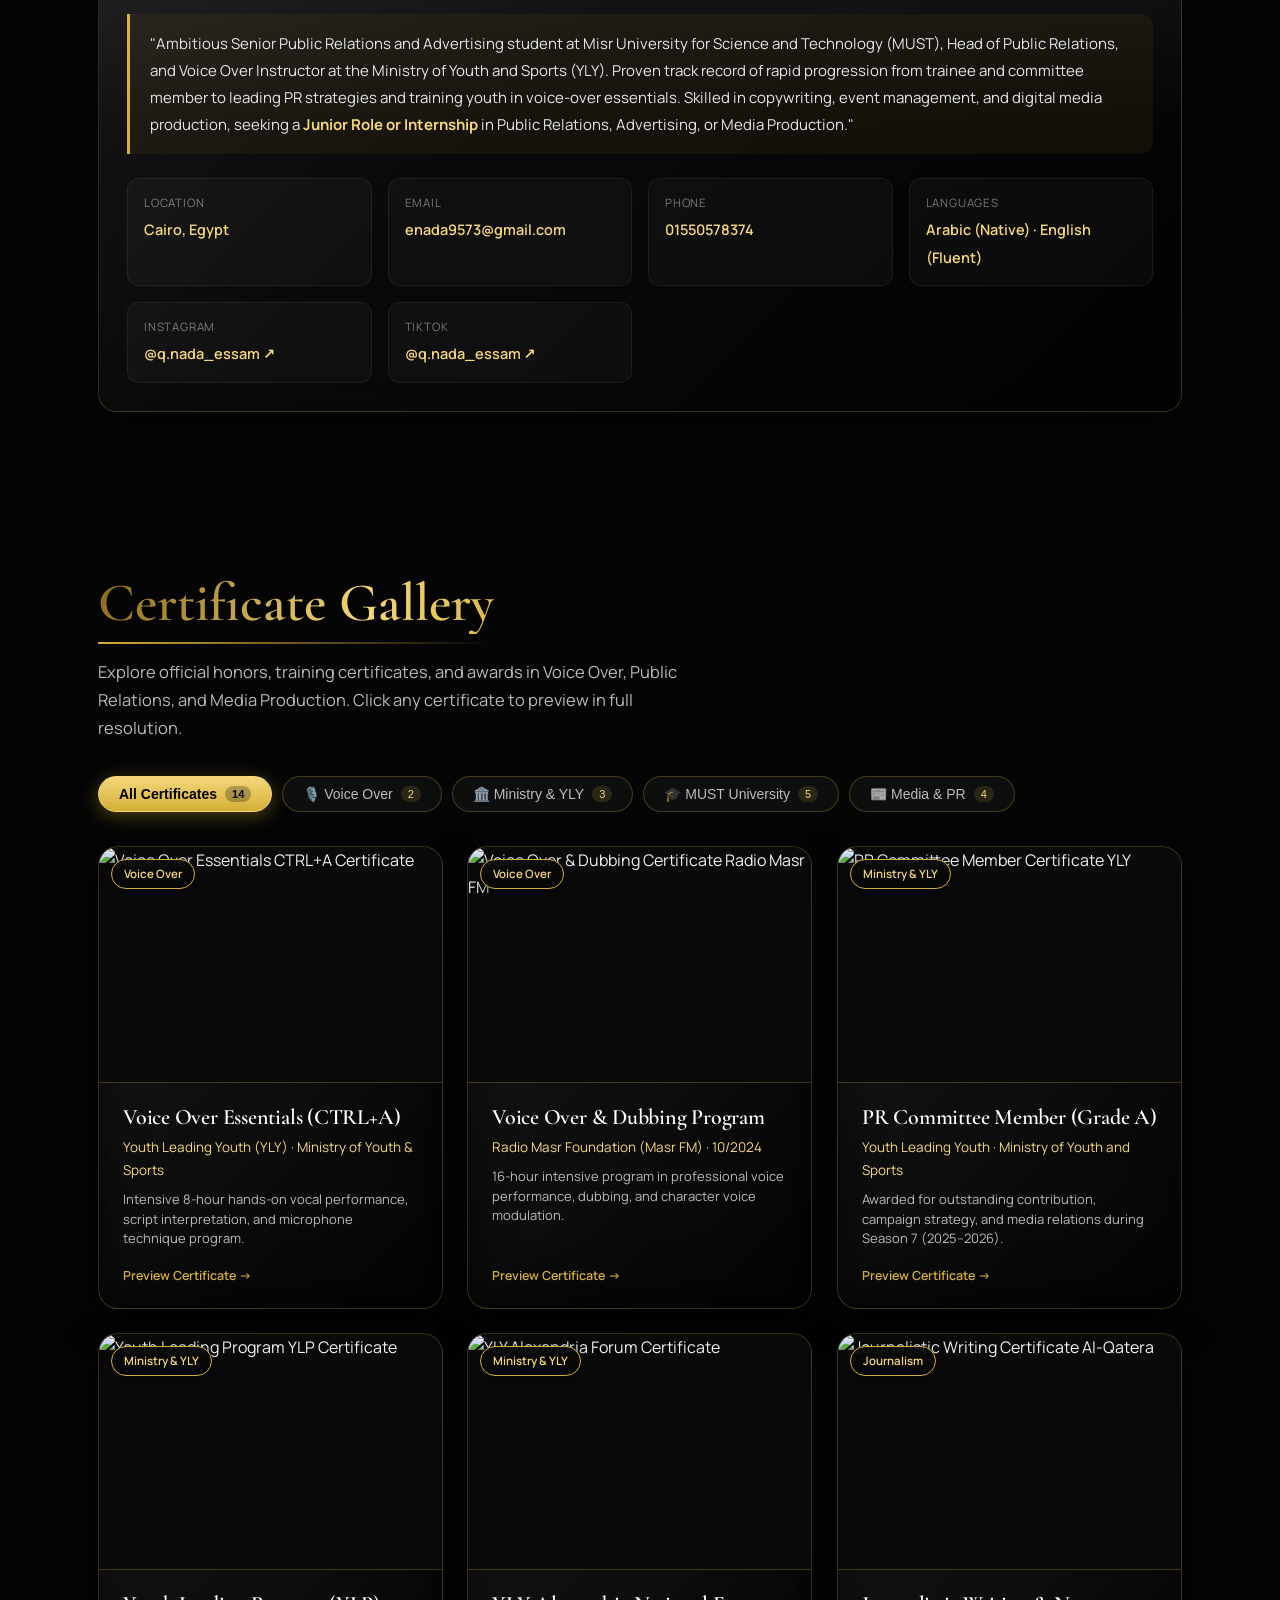
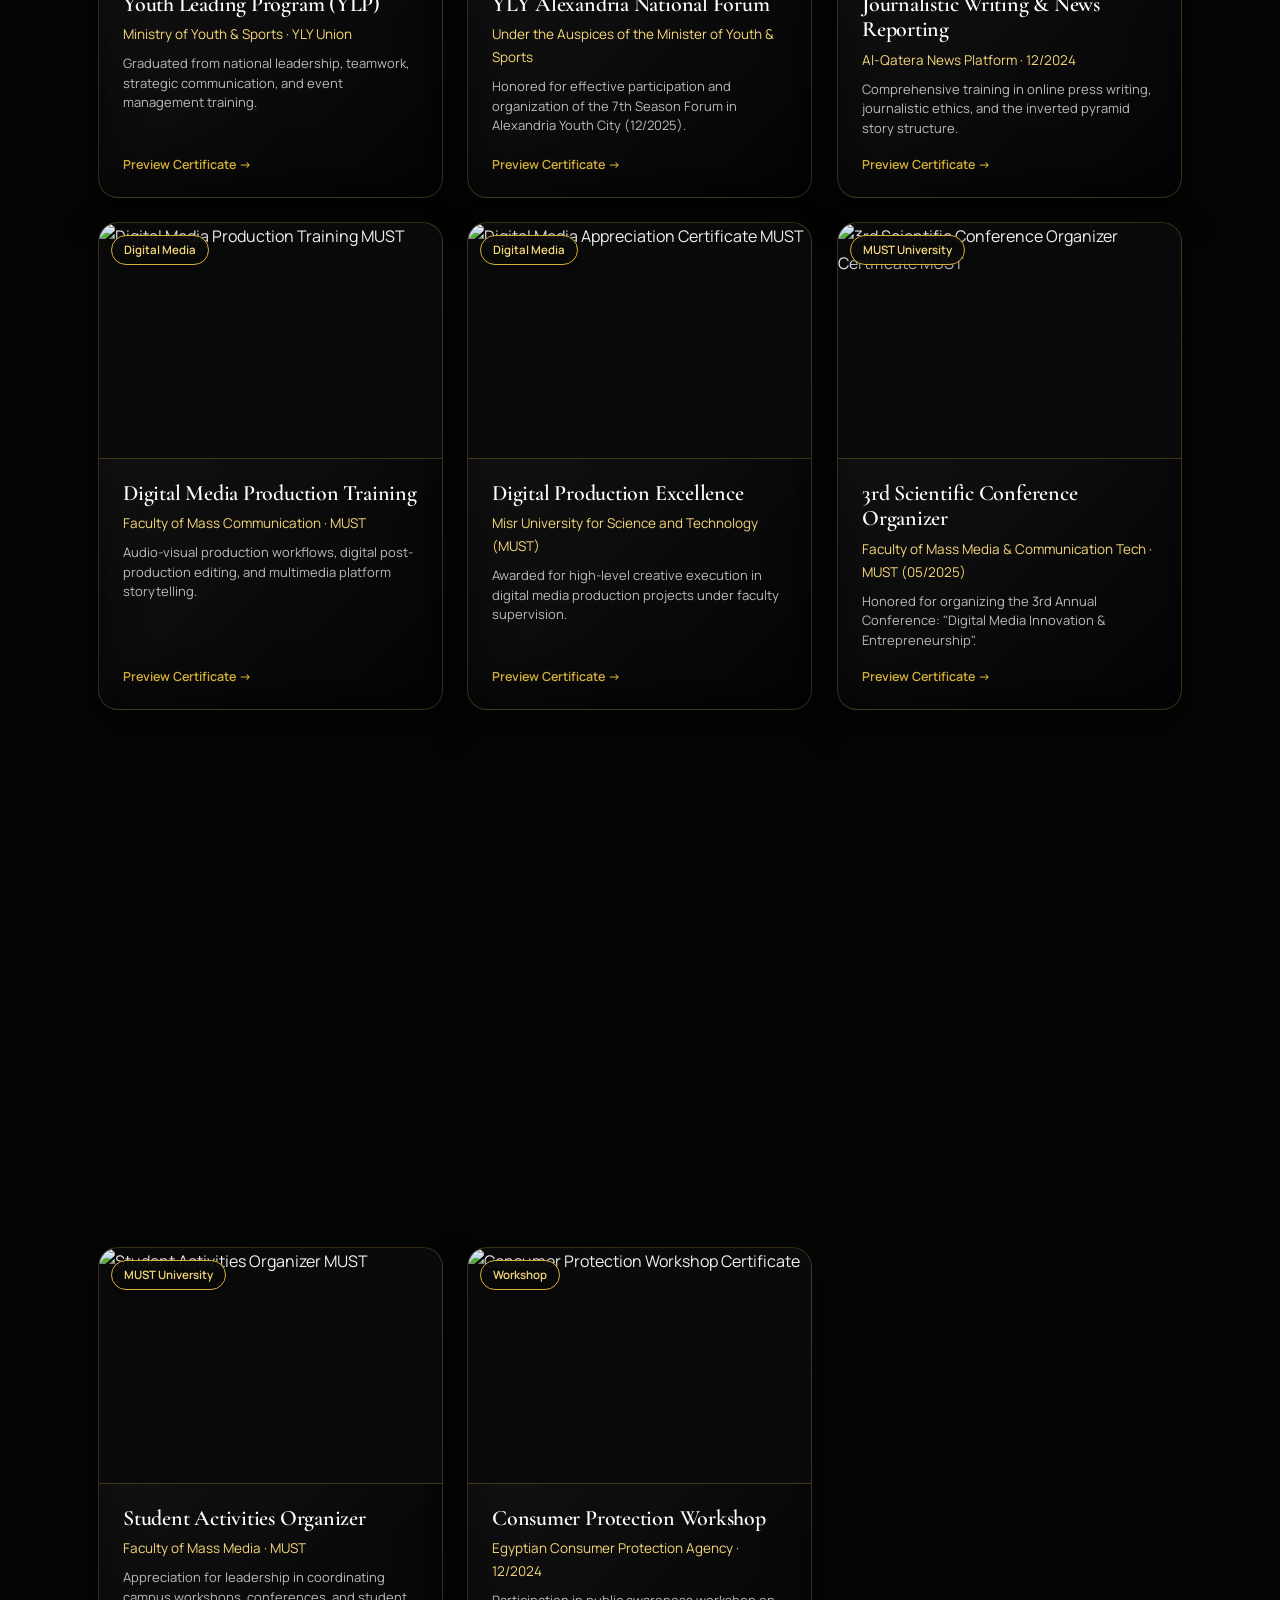
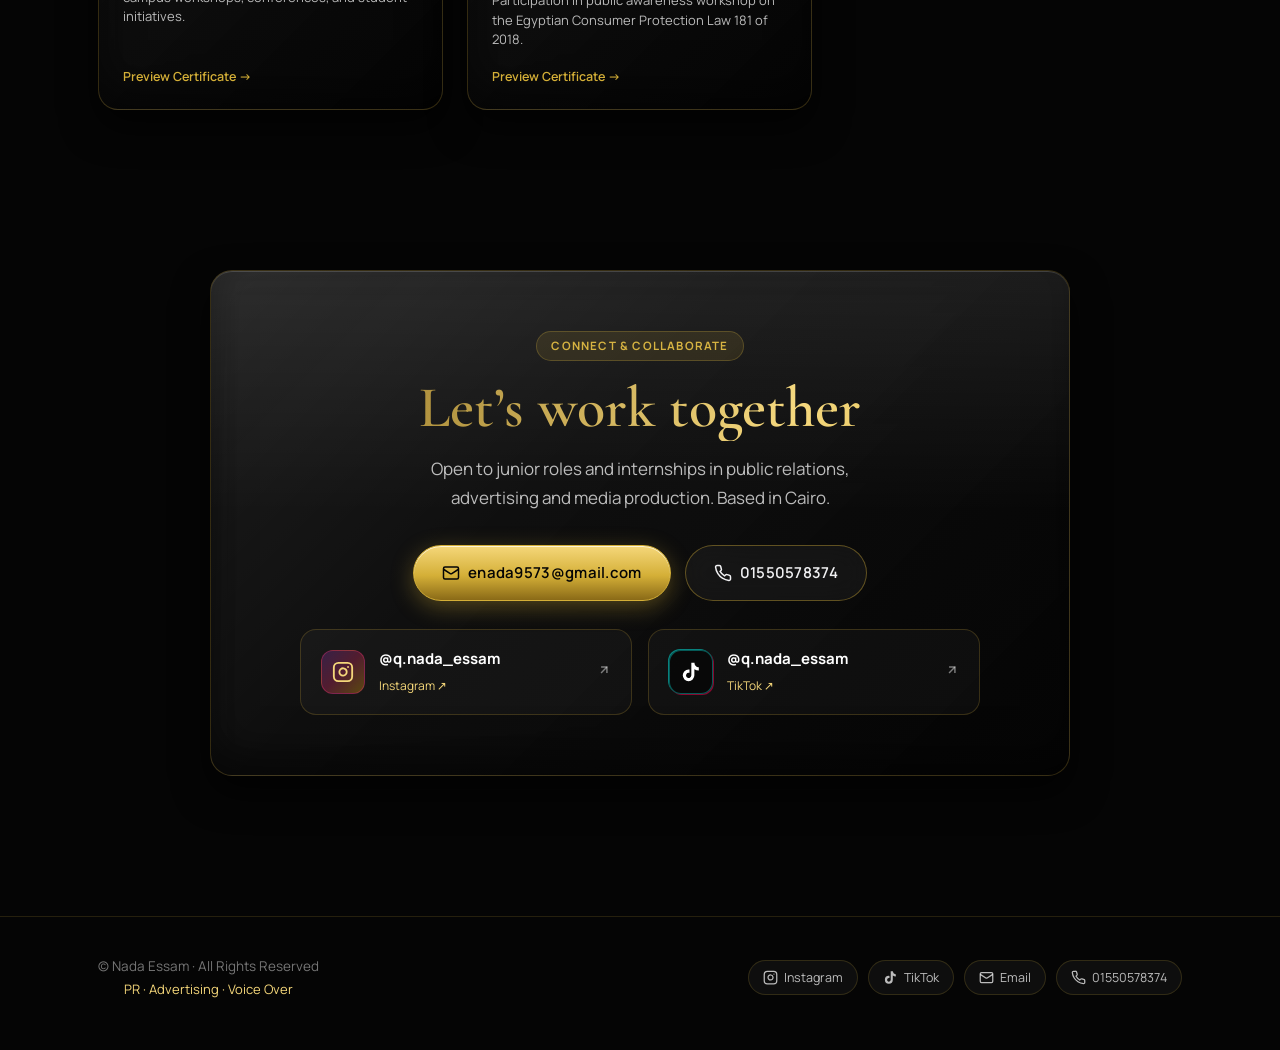
==== commit 733f6902: "feat: core portfolio site structure, styling, interactive scripts and photo" ====
--- a/index.html
+++ b/index.html
@@ -1,177 +1,1917 @@
 <!DOCTYPE html>
 <html lang="en">
 <head>
-<meta charset="utf-8">
-<meta name="viewport" content="width=device-width, initial-scale=1, viewport-fit=cover">
-<title>Nada Essam — PR, Advertising & Voice Over</title>
-<link rel="preconnect" href="https://fonts.googleapis.com">
-<link href="https://fonts.googleapis.com/css2?family=Cormorant+Garamond:wght@500;600;700&family=Manrope:wght@400;500;600&display=swap" rel="stylesheet">
-<style>
-:root{--bg:#000;--text:#fff;--muted:rgba(255,255,255,.72);--gold:#d4af37;--gold2:#f5d77a;--gold3:#8a6a17;--glass:linear-gradient(145deg,rgba(255,255,255,.13),rgba(255,255,255,.03) 40%,rgba(0,0,0,.35));--line:rgba(212,175,55,.35);color-scheme:dark;
---serif:'Cormorant Garamond',Georgia,serif;--sans:'Manrope',system-ui,-apple-system,'Segoe UI',Arial,sans-serif;
-box-sizing:border-box;padding-top:env(safe-area-inset-top,0px);padding-bottom:env(safe-area-inset-bottom,0px)}
-html{scroll-behavior:smooth;scroll-padding-top:80px}
-*,*::before,*::after{box-sizing:border-box}
-body{margin:0;background:var(--bg);color:var(--text);font:400 16px/1.7 var(--sans);overflow-x:hidden;
-background-image:radial-gradient(ellipse 60% 40% at 85% 0%,rgba(212,175,55,.22),transparent 70%),radial-gradient(ellipse 50% 35% at 0% 55%,rgba(212,175,55,.10),transparent 70%),radial-gradient(ellipse 60% 40% at 100% 100%,rgba(212,175,55,.14),transparent 70%);background-attachment:fixed}
-a{color:inherit;text-decoration:none}
-a:focus-visible,button:focus-visible{outline:2px solid var(--gold2);outline-offset:3px}
-.wrap{max-width:1080px;margin:0 auto;padding:0 24px}
-h1,h2,h3{font-family:var(--serif);font-weight:600;margin:0;line-height:1.1}
-.gold{background:linear-gradient(100deg,var(--gold3),var(--gold2) 40%,var(--gold) 60%,var(--gold2));-webkit-background-clip:text;background-clip:text;color:transparent}
-nav{position:sticky;top:env(safe-area-inset-top,0px);z-index:20;background:rgba(0,0,0,.55);backdrop-filter:blur(16px);-webkit-backdrop-filter:blur(16px);border-bottom:1px solid var(--line)}
-nav .wrap{display:flex;justify-content:space-between;align-items:center;height:64px}
-.logo{font-family:var(--serif);font-size:26px;font-weight:700}
-nav ul{display:flex;gap:26px;list-style:none;margin:0;padding:0;font-size:14px;color:var(--muted)}
-nav ul a:hover{color:var(--gold2)}
-.glass{position:relative;border-radius:22px;border:1px solid var(--line);background:var(--glass),rgba(10,10,10,.6);backdrop-filter:blur(18px);-webkit-backdrop-filter:blur(18px);box-shadow:inset 0 1px 0 rgba(255,255,255,.25),inset 0 -30px 60px rgba(0,0,0,.45),0 24px 50px rgba(0,0,0,.7);overflow:hidden}
-.glass::before{content:"";position:absolute;inset:0 0 auto 0;height:48%;background:linear-gradient(180deg,rgba(255,255,255,.10),transparent);pointer-events:none;border-radius:22px 22px 0 0}
-.hero{padding:70px 0 90px}
-.hero .wrap{display:grid;grid-template-columns:1.15fr .85fr;gap:56px;align-items:center}
-.hero h1{font-size:clamp(52px,8vw,96px);letter-spacing:-.01em}
-.role{font-family:var(--serif);font-size:clamp(20px,2.6vw,28px);margin:18px 0 20px;color:var(--gold2)}
-.hero p{color:var(--muted);max-width:52ch;margin:0 0 30px}
-.btns{display:flex;gap:14px;flex-wrap:wrap}
-.btn{display:inline-block;padding:14px 28px;border-radius:999px;font-weight:600;font-size:15px;border:1px solid var(--gold);transition:transform .2s,box-shadow .2s}
-.btn.fill{background:linear-gradient(180deg,var(--gold2),var(--gold) 55%,var(--gold3));color:#000;box-shadow:inset 0 1px 0 rgba(255,255,255,.6),0 8px 24px rgba(212,175,55,.3)}
-.btn.ghost{background:rgba(255,255,255,.05);backdrop-filter:blur(10px)}
-.btn:hover{transform:translateY(-2px)}
-.photo{position:relative;justify-self:center;width:min(100%,380px)}
-.photo::before{content:"";position:absolute;inset:-14px;border-radius:200px 200px 28px 28px;background:linear-gradient(160deg,var(--gold2),var(--gold3) 50%,var(--gold));filter:blur(.3px)}
-.photo::after{content:"";position:absolute;inset:-50px;z-index:-1;background:radial-gradient(circle,rgba(212,175,55,.35),transparent 65%)}
-.photo img{position:relative;display:block;width:100%;aspect-ratio:3/4;object-fit:cover;object-position:60% 30%;border-radius:190px 190px 18px 18px;border:4px solid #000}
-.photo .shine{position:absolute;inset:0;border-radius:190px 190px 18px 18px;background:linear-gradient(120deg,rgba(255,255,255,.22),transparent 35%);pointer-events:none;z-index:2}
-section{padding:70px 0}
-.title{font-size:clamp(36px,5vw,54px);margin-bottom:40px}
-.about{padding:40px;font-size:18px;color:var(--muted);max-width:820px}
-.about b{color:#fff;font-weight:600}
-.stats{display:grid;grid-template-columns:repeat(3,1fr);gap:18px;margin-top:26px;max-width:820px}
-.stat{padding:22px;text-align:center}
-.stat strong{display:block;font:700 40px/1 var(--serif);color:var(--gold2)}
-.stat span{font-size:13px;color:var(--muted)}
-.tl{position:relative;display:grid;gap:22px;padding-left:34px}
-.tl::before{content:"";position:absolute;left:8px;top:8px;bottom:8px;width:2px;background:linear-gradient(var(--gold2),var(--gold3),transparent)}
-.job{padding:28px 30px}
-.job::after{content:"";position:absolute;left:-34px;top:34px;width:18px;height:18px;border-radius:50%;background:radial-gradient(circle at 35% 30%,var(--gold2),var(--gold3));box-shadow:0 0 0 5px #000,0 0 18px var(--gold)}
-.job{overflow:visible}
-.job h3{font-size:28px}
-.meta{color:var(--gold2);font-size:14px;margin:6px 0 12px}
-.job ul{margin:0;padding-left:18px;color:var(--muted)}
-.job li{margin:6px 0}
-.skills{display:grid;grid-template-columns:repeat(auto-fit,minmax(300px,1fr));gap:22px}
-.skill{padding:28px}
-.skill h3{font-size:26px;margin-bottom:16px;color:var(--gold2)}
-.chips{display:flex;flex-wrap:wrap;gap:8px}
-.chips span{padding:7px 14px;border-radius:999px;font-size:13.5px;border:1px solid var(--line);background:linear-gradient(180deg,rgba(255,255,255,.12),rgba(255,255,255,.02));box-shadow:inset 0 1px 0 rgba(255,255,255,.2)}
-.edu{padding:34px;display:flex;gap:24px;align-items:center;flex-wrap:wrap;justify-content:space-between}
-.edu h3{font-size:30px}
-.edu p{margin:4px 0 0;color:var(--muted)}
-.badge{padding:12px 22px;border-radius:14px;text-align:center;border:1px solid var(--gold);background:linear-gradient(180deg,rgba(245,215,122,.25),rgba(138,106,23,.15))}
-.badge strong{display:block;font:700 30px/1 var(--serif);color:var(--gold2)}
-.badge span{font-size:12px;color:var(--muted)}
-.certs{display:grid;grid-template-columns:repeat(auto-fill,minmax(250px,1fr));gap:14px}
-.cert{padding:16px 20px;font-size:14.5px;border-radius:16px}
-.cert::before{display:none}
-.contact{text-align:center;padding:56px 30px}
-.contact h2{font-size:clamp(36px,5vw,58px);margin-bottom:12px}
-.contact p{color:var(--muted);margin:0 auto 28px;max-width:46ch}
-.cl{display:flex;gap:14px;justify-content:center;flex-wrap:wrap}
-footer{padding:36px 0 50px;text-align:center;color:var(--muted);font-size:13px;border-top:1px solid var(--line);margin-top:60px}
-@media(max-width:820px){.hero .wrap{grid-template-columns:1fr}.photo{order:-1;width:min(78%,320px)}.hero{padding-top:36px}nav ul{display:none}.stats{grid-template-columns:1fr}.about{padding:26px;font-size:16px}}
-@media(prefers-reduced-motion:reduce){*{transition:none!important;scroll-behavior:auto!important}}
-</style>
+  <meta charset="utf-8">
+  <meta name="viewport" content="width=device-width, initial-scale=1, viewport-fit=cover">
+  <title>Nada Essam — PR, Advertising & Voice Over</title>
+  
+  <!-- SEO & Favicon Meta -->
+  <meta name="description" content="Portfolio & Presentations of Nada Essam — Senior PR & Advertising student at MUST, Head of PR and Voice Over Instructor at Ministry of Youth and Sports (YLY).">
+  <meta name="keywords" content="Nada Essam, Public Relations, Advertising, Voice Over, PR Portfolio, Canva Presentations, Certificate Gallery, Cairo Egypt, MUST University, YLY">
+  <meta name="theme-color" content="#050505">
+
+  <!-- Google Fonts -->
+  <link rel="preconnect" href="https://fonts.googleapis.com">
+  <link rel="preconnect" href="https://fonts.gstatic.com" crossorigin>
+  <link href="https://fonts.googleapis.com/css2?family=Cormorant+Garamond:ital,wght@0,500;0,600;0,700;1,600&family=Manrope:wght@400;500;600;700&display=swap" rel="stylesheet">
+  
+  <!-- Stylesheet -->
+  <link rel="stylesheet" href="style.css">
 </head>
 <body>
-<nav><div class="wrap"><a class="logo gold" href="#top">N.E</a>
-<ul><li><a href="#about">About</a></li><li><a href="#experience">Experience</a></li><li><a href="#skills">Skills</a></li><li><a href="#education">Education</a></li><li><a href="#contact">Contact</a></li></ul></div></nav>
-
-<header class="hero" id="top"><div class="wrap">
-<div>
-<h1 class="gold">Nada Essam</h1>
-<div class="role">Public Relations · Advertising · Voice Over</div>
-<p>Senior Public Relations and Advertising student at MUST, Head of Public Relations and Voice Over Instructor at the Ministry of Youth and Sports (YLY). Seeking a junior role or internship in PR, advertising or media production.</p>
-<div class="btns"><a class="btn fill" href="#contact">Get in touch</a><a class="btn ghost" href="#experience">View experience</a></div>
-</div>
-<div class="photo"><img alt="Portrait of Nada Essam" src="[data-uri]"><div class="shine"></div></div>
-</div></header>
-
-<section id="about"><div class="wrap">
-<h2 class="title gold">About me</h2>
-<div class="glass about">I moved from trainee and committee member to <b>leading PR strategy</b> and <b>training young people in voice over</b> within two seasons at Youth Leading Youth. I write copy, run events and produce digital media, and I stay calm when plans change.</div>
-<div class="stats">
-<div class="glass stat"><strong>3.95+</strong><span>GPA, summa cum laude</span></div>
-<div class="glass stat"><strong>2</strong><span>Seasons at YLY, graduate to leader</span></div>
-<div class="glass stat"><strong>2</strong><span>Languages: English and Arabic</span></div>
-</div>
-</div></section>
-
-<section id="experience"><div class="wrap">
-<h2 class="title gold">Experience</h2>
-<div class="tl">
-<article class="glass job"><h3>Voice Over Instructor</h3><div class="meta">Youth Leading Youth (YLY), Ministry of Youth and Sports · 10/2026</div><ul>
-<li>Deliver hands-on training in voice over essentials, vocal control and script interpretation for youth trainees in the CTRL+A program.</li>
-<li>Design practical exercises, evaluate trainee recordings and give feedback on vocal delivery and microphone technique.</li>
-<li>Progressed from program graduate in Season 7 to lead instructor in Season 8.</li></ul></article>
-<article class="glass job"><h3>Head of Public Relations</h3><div class="meta">Youth Leading Youth (YLY), Ministry of Youth and Sports · 10/2026</div><ul>
-<li>Lead the PR team in planning and running communication strategy, media coverage and external partnerships for Season 8.</li>
-<li>Supervise PR campaigns, draft press releases and coordinate official communication with stakeholders and sponsors.</li>
-<li>Mentor committee members, delegate tasks and keep national youth events at a high standard.</li></ul></article>
-<article class="glass job"><h3>PR Committee Member</h3><div class="meta">Youth Leading Youth (YLY), Cairo · 10/2025 – 09/2026</div><ul>
-<li>Managed media outreach, PR campaigns and communication for youth initiatives in Season 7.</li>
-<li>Worked with cross-functional teams to organize and promote large events, including the YLY Forum in Alexandria.</li>
-<li>Completed the Youth Leading Program (YLP) in leadership, teamwork and event management.</li></ul></article>
-<article class="glass job"><h3>Organizing Committee Member</h3><div class="meta">Misr University for Science and Technology (MUST) · 05/2024 – 05/2025</div><ul>
-<li>Coordinated logistics, guest reception and operations for the 2nd and 3rd Annual Scientific Conferences of the Faculty of Mass Media.</li>
-<li>Helped plan and run student activities and awareness workshops on campus.</li></ul></article>
-<article class="glass job"><h3>Journalism & Content Writing Trainee</h3><div class="meta">Al-Qatera News Platform · 12/2024</div><ul>
-<li>Wrote, structured and edited news articles using the inverted-pyramid format.</li>
-<li>Fact-checked stories and wrote headlines for online readers.</li></ul></article>
-<article class="glass job"><h3>Voice Over & Dubbing Trainee</h3><div class="meta">Radio Masr Foundation (Masr FM), Cairo · 10/2024</div><ul>
-<li>Completed a 16-hour intensive program in voice over, dubbing and vocal performance.</li>
-<li>Practiced script reading, audio recording and character voice modulation.</li></ul></article>
-<article class="glass job"><h3>Digital Media Production Trainee</h3><div class="meta">Misr University for Science and Technology (MUST)</div><ul>
-<li>Learned digital media production workflows, audio-visual content creation and post-production basics.</li>
-<li>Produced and edited multimedia projects for digital platforms under faculty supervision.</li></ul></article>
-</div></div></section>
-
-<section id="skills"><div class="wrap">
-<h2 class="title gold">Skills</h2>
-<div class="skills">
-<div class="glass skill"><h3>PR & Advertising</h3><div class="chips"><span>Public Relations & Brand Communication</span><span>Marketing & Advertising Fundamentals</span><span>Campaign Development</span><span>Social Media Management</span><span>Event Planning & Coordination</span><span>Research</span></div></div>
-<div class="glass skill"><h3>Content & Voice</h3><div class="chips"><span>Content Creation & Copywriting</span><span>Script Writing</span><span>Voice Over & Voice Acting</span><span>Commercial Voice Over</span><span>Media Presentation</span><span>Public Speaking</span></div></div>
-<div class="glass skill"><h3>Tools</h3><div class="chips"><span>Microsoft Office</span><span>Canva</span><span>CapCut</span><span>Adobe Premiere Pro</span><span>Adobe Photoshop</span></div></div>
-<div class="glass skill"><h3>People & Leadership</h3><div class="chips"><span>Leadership & Team Management</span><span>Crisis Management</span><span>Negotiation & Persuasion</span><span>Conflict Resolution</span><span>Time Management</span><span>Adaptability</span><span>Teamwork</span><span>Strategic Thinking</span></div></div>
-</div></div></section>
-
-<section id="education"><div class="wrap">
-<h2 class="title gold">Education</h2>
-<div class="glass edu"><div><h3>Misr University for Science and Technology (MUST)</h3><p>Faculty of Mass Communication · October, Egypt · Graduating 06/2027</p></div>
-<div class="badge"><strong>3.95+</strong><span>GPA · Summa cum laude</span></div></div>
-</div></section>
-
-<section id="certificates"><div class="wrap">
-<h2 class="title gold">Certificates</h2>
-<div class="certs">
-<div class="glass cert">Space Certificate, Coca-Cola HBC</div>
-<div class="glass cert">Voice Over & Dubbing, Masr FM</div>
-<div class="glass cert">Voice Over Essentials (CTRL+A)</div>
-<div class="glass cert">Digital Production Training, MUST</div>
-<div class="glass cert">Journalistic Writing Course</div>
-<div class="glass cert">PR Committee Member</div>
-<div class="glass cert">Youth Leading Program (YLP)</div>
-<div class="glass cert">3rd Scientific Conference Organizer, MUST</div>
-<div class="glass cert">2nd Scientific Conference Organizer, MUST</div>
-<div class="glass cert">Student Activities Organizer, MUST</div>
-<div class="glass cert">YLY Forum (Alexandria), Ministry of Youth</div>
-<div class="glass cert">Consumer Protection Workshop</div>
-</div></div></section>
-
-<section id="contact"><div class="wrap">
-<div class="glass contact"><h2 class="gold">Let’s work together</h2>
-<p>Open to junior roles and internships in public relations, advertising and media production. Based in Cairo.</p>
-<div class="cl"><a class="btn fill" href="mailto:enada9573@gmail.com">enada9573@gmail.com</a><a class="btn ghost" href="tel:+201550578374">01550578374</a></div></div>
-</div></section>
-
-<footer><div class="wrap">© Nada Essam</div></footer>
+
+  <!-- Ambient Golden Particle Canvas -->
+  <canvas id="bg-canvas"></canvas>
+  <div class="ambient-glow"></div>
+
+  <!-- Top Scroll Progress Indicator -->
+  <div class="scroll-progress-bar"></div>
+
+  <!-- Luxury Dual Custom Cursor (Desktop) -->
+  <div class="custom-cursor-dot"></div>
+  <div class="custom-cursor-outline"></div>
+
+  <!-- Sticky Luxury Navigation -->
+  <nav>
+    <div class="wrap">
+      <div class="logo-container">
+        <a class="logo gold" href="#top">N.E</a>
+        <span class="nav-tag">Portfolio</span>
+      </div>
+
+      <ul>
+        <li><a href="#about">About</a></li>
+        <li><a href="#experience">Experience</a></li>
+        <li><a href="#projects">Presentations</a></li>
+        <li><a href="#media">Media & Reels</a></li>
+        <li><a href="#skills">Skills</a></li>
+        <li><a href="#education">Education</a></li>
+        <li><a href="#cv">Resume / CV</a></li>
+        <li><a href="#certificates">Certificates</a></li>
+        <li><a href="#contact" class="nav-cta">Let's Talk</a></li>
+      </ul>
+
+      <!-- Mobile Hamburger Toggle -->
+      <button class="mobile-toggle" aria-label="Toggle navigation menu">
+        <span></span>
+        <span></span>
+        <span></span>
+      </button>
+    </div>
+  </nav>
+
+  <!-- ==========================================================================
+       HERO SECTION
+       ========================================================================== -->
+  <header class="hero" id="top">
+    <div class="wrap">
+      <div class="hero-content" data-reveal="fade-up">
+        
+        <h1 class="gold">Nada Essam</h1>
+
+        <div class="role">
+          <span>Public Relations</span>
+          <span style="opacity: 0.4;">·</span>
+          <span>Marketing</span>
+          <span style="opacity: 0.4;">·</span>
+          <span>Advertising</span>
+          <span style="opacity: 0.4;">·</span>
+          <span class="role-badge">🎙️ Voice Over</span>
+        </div>
+
+        <p>
+          Senior Public Relations and Advertising student at MUST, Head of Public Relations and Voice Over Instructor at the Ministry of Youth and Sports (YLY).
+        </p>
+
+        <div class="btns">
+          <a class="btn fill" href="cv/Nada_Essam_CV.pdf" download="Nada_Essam_CV.pdf" id="heroCvDownloadBtn">
+            <span class="btn-text">
+              Download CV (PDF)
+              <svg width="16" height="16" viewBox="0 0 24 24" fill="none" stroke="currentColor" stroke-width="2.5" stroke-linecap="round" stroke-linejoin="round">
+                <path d="M21 15v4a2 2 0 0 1-2 2H5a2 2 0 0 1-2-2v-4"></path>
+                <polyline points="7 10 12 15 17 10"></polyline>
+                <line x1="12" y1="15" x2="12" y2="3"></line>
+              </svg>
+            </span>
+          </a>
+          <a class="btn ghost" href="#cv">
+            <span class="btn-text">
+              View Resume
+              <svg width="16" height="16" viewBox="0 0 24 24" fill="none" stroke="currentColor" stroke-width="2" stroke-linecap="round" stroke-linejoin="round">
+                <path d="M14 2H6a2 2 0 0 0-2 2v16a2 2 0 0 0 2 2h12a2 2 0 0 0 2-2V8z"></path>
+                <polyline points="14 2 14 8 20 8"></polyline>
+                <line x1="16" y1="13" x2="8" y2="13"></line>
+                <line x1="16" y1="17" x2="8" y2="17"></line>
+              </svg>
+            </span>
+          </a>
+          <a class="btn ghost" href="#contact">
+            <span class="btn-text">
+              Get in touch
+              <svg width="16" height="16" viewBox="0 0 24 24" fill="none" stroke="currentColor" stroke-width="2.5" stroke-linecap="round" stroke-linejoin="round">
+                <line x1="7" y1="17" x2="17" y2="7"></line>
+                <polyline points="7 7 17 7 17 17"></polyline>
+              </svg>
+            </span>
+          </a>
+        </div>
+
+        <!-- Voice Over Interactive Audio Showreel Player -->
+        <div class="vo-showcase glass" data-reveal="fade-up" data-delay="200">
+          <div class="vo-header">
+            <div class="vo-title">
+              <svg width="18" height="18" viewBox="0 0 24 24" fill="none" stroke="currentColor" stroke-width="2" stroke-linecap="round" stroke-linejoin="round">
+                <path d="M12 2a3 3 0 0 0-3 3v7a3 3 0 0 0 6 0V5a3 3 0 0 0-3-3Z"></path>
+                <path d="M19 10v2a7 7 0 0 1-14 0v-2"></path>
+                <line x1="12" y1="19" x2="12" y2="22"></line>
+              </svg>
+              <span>Voice Over Showreel Demo</span>
+            </div>
+            <div class="vo-selector">
+              <button class="vo-track-btn active">Commercial</button>
+              <button class="vo-track-btn">Documentary</button>
+              <button class="vo-track-btn">Dubbing</button>
+            </div>
+          </div>
+          <div class="vo-player">
+            <button class="vo-play-btn" aria-label="Play voice reel preview">
+              <svg width="20" height="20" viewBox="0 0 24 24" fill="currentColor">
+                <polygon points="6 4 20 12 6 20 6 4"></polygon>
+              </svg>
+            </button>
+            <div class="vo-waveform"></div>
+            <span class="vo-time">0:00</span>
+          </div>
+        </div>
+
+      </div>
+
+      <!-- Hero Portrait with 3D Tilt & Aura -->
+      <div class="photo-wrapper" data-reveal="fade-in" data-delay="150">
+        <div class="photo">
+          <div class="photo-inner">
+            <img alt="Portrait of Nada Essam" src="nada_photo.jpg" loading="eager">
+            <div class="shine"></div>
+          </div>
+          <div class="photo-floating-badge">
+            <svg width="18" height="18" viewBox="0 0 24 24" fill="none" stroke="currentColor" stroke-width="2.2" stroke-linecap="round" stroke-linejoin="round">
+              <polygon points="11 5 6 9 2 9 2 15 6 15 11 19 11 5"></polygon>
+              <path d="M15.54 8.46a5 5 0 0 1 0 7.07"></path>
+              <path d="M19.07 4.93a10 10 0 0 1 0 14.14"></path>
+            </svg>
+            <span>VO Instructor @ YLY</span>
+          </div>
+        </div>
+      </div>
+
+    </div>
+  </header>
+
+  <!-- ==========================================================================
+       ABOUT ME SECTION
+       ========================================================================== -->
+  <section id="about">
+    <div class="wrap">
+      
+      <div class="title-wrap" data-reveal="fade-up">
+        <h2 class="title gold">About me</h2>
+        <div class="title-line"></div>
+      </div>
+
+      <div class="glass about" data-reveal="fade-up" data-delay="100">
+        I moved from trainee and committee member to <b>leading PR strategy</b> and <b>training young people in voice over</b> within two seasons at Youth Leading Youth. I write copy, run events and produce digital media, and I stay calm when plans change.
+      </div>
+
+      <div class="stats">
+        <div class="glass stat" data-reveal="fade-up" data-delay="150">
+          <strong data-counter="3.95" data-suffix="+">0.00</strong>
+          <span>GPA, summa cum laude</span>
+        </div>
+        <div class="glass stat" data-reveal="fade-up" data-delay="250">
+          <strong data-counter="2" data-suffix="">0</strong>
+          <span>Seasons at YLY, graduate to leader</span>
+        </div>
+        <div class="glass stat" data-reveal="fade-up" data-delay="350">
+          <strong data-counter="2" data-suffix="">0</strong>
+          <span>Languages: English and Arabic</span>
+        </div>
+      </div>
+
+    </div>
+  </section>
+
+  <!-- ==========================================================================
+       EXPERIENCE SECTION (Interactive Timeline)
+       ========================================================================== -->
+  <section id="experience">
+    <div class="wrap">
+      
+      <div class="title-wrap" data-reveal="fade-up">
+        <h2 class="title gold">Experience</h2>
+        <div class="title-line"></div>
+      </div>
+
+      <div class="tl-container">
+        <div class="tl-track">
+          <div class="tl-progress-bar"></div>
+        </div>
+
+        <div class="tl">
+          
+          <article class="glass job" data-reveal="fade-up">
+            <h3>Voice Over Instructor</h3>
+            <div class="meta">
+              <svg width="14" height="14" viewBox="0 0 24 24" fill="none" stroke="currentColor" stroke-width="2"><circle cx="12" cy="12" r="10"></circle><polyline points="12 6 12 12 16 14"></polyline></svg>
+              Youth Leading Youth (YLY), Ministry of Youth and Sports · 10/2026
+            </div>
+            <ul>
+              <li>Deliver hands-on training in voice over essentials, vocal control and script interpretation for youth trainees in the CTRL+A program.</li>
+              <li>Design practical exercises, evaluate trainee recordings and give feedback on vocal delivery and microphone technique.</li>
+              <li>Progressed from program graduate in Season 7 to lead instructor in Season 8.</li>
+            </ul>
+          </article>
+
+          <article class="glass job" data-reveal="fade-up">
+            <h3>Head of Public Relations</h3>
+            <div class="meta">
+              <svg width="14" height="14" viewBox="0 0 24 24" fill="none" stroke="currentColor" stroke-width="2"><circle cx="12" cy="12" r="10"></circle><polyline points="12 6 12 12 16 14"></polyline></svg>
+              Youth Leading Youth (YLY), Ministry of Youth and Sports · 10/2026
+            </div>
+            <ul>
+              <li>Lead the PR team in planning and running communication strategy, media coverage and external partnerships for Season 8.</li>
+              <li>Supervise PR campaigns, draft press releases and coordinate official communication with stakeholders and sponsors.</li>
+              <li>Mentor committee members, delegate tasks and keep national youth events at a high standard.</li>
+            </ul>
+          </article>
+
+          <article class="glass job" data-reveal="fade-up">
+            <h3>PR Committee Member</h3>
+            <div class="meta">
+              <svg width="14" height="14" viewBox="0 0 24 24" fill="none" stroke="currentColor" stroke-width="2"><circle cx="12" cy="12" r="10"></circle><polyline points="12 6 12 12 16 14"></polyline></svg>
+              Youth Leading Youth (YLY), Cairo · 10/2025 – 09/2026
+            </div>
+            <ul>
+              <li>Managed media outreach, PR campaigns and communication for youth initiatives in Season 7.</li>
+              <li>Worked with cross-functional teams to organize and promote large events, including the YLY Forum in Alexandria.</li>
+              <li>Completed the Youth Leading Program (YLP) in leadership, teamwork and event management.</li>
+            </ul>
+          </article>
+
+          <article class="glass job" data-reveal="fade-up">
+            <h3>Organizing Committee Member</h3>
+            <div class="meta">
+              <svg width="14" height="14" viewBox="0 0 24 24" fill="none" stroke="currentColor" stroke-width="2"><circle cx="12" cy="12" r="10"></circle><polyline points="12 6 12 12 16 14"></polyline></svg>
+              Misr University for Science and Technology (MUST) · 05/2024 – 05/2025
+            </div>
+            <ul>
+              <li>Coordinated logistics, guest reception and operations for the 2nd and 3rd Annual Scientific Conferences of the Faculty of Mass Media.</li>
+              <li>Helped plan and run student activities and awareness workshops on campus.</li>
+            </ul>
+          </article>
+
+          <article class="glass job" data-reveal="fade-up">
+            <h3>Journalism & Content Writing Trainee</h3>
+            <div class="meta">
+              <svg width="14" height="14" viewBox="0 0 24 24" fill="none" stroke="currentColor" stroke-width="2"><circle cx="12" cy="12" r="10"></circle><polyline points="12 6 12 12 16 14"></polyline></svg>
+              Al-Qatera News Platform · 12/2024
+            </div>
+            <ul>
+              <li>Wrote, structured and edited news articles using the inverted-pyramid format.</li>
+              <li>Fact-checked stories and wrote headlines for online readers.</li>
+            </ul>
+          </article>
+
+          <article class="glass job" data-reveal="fade-up">
+            <h3>Voice Over & Dubbing Trainee</h3>
+            <div class="meta">
+              <svg width="14" height="14" viewBox="0 0 24 24" fill="none" stroke="currentColor" stroke-width="2"><circle cx="12" cy="12" r="10"></circle><polyline points="12 6 12 12 16 14"></polyline></svg>
+              Radio Masr Foundation (Masr FM), Cairo · 10/2024
+            </div>
+            <ul>
+              <li>Completed a 16-hour intensive program in voice over, dubbing and vocal performance.</li>
+              <li>Practiced script reading, audio recording and character voice modulation.</li>
+            </ul>
+          </article>
+
+          <article class="glass job" data-reveal="fade-up">
+            <h3>Digital Media Production Trainee</h3>
+            <div class="meta">
+              <svg width="14" height="14" viewBox="0 0 24 24" fill="none" stroke="currentColor" stroke-width="2"><circle cx="12" cy="12" r="10"></circle><polyline points="12 6 12 12 16 14"></polyline></svg>
+              Misr University for Science and Technology (MUST)
+            </div>
+            <ul>
+              <li>Learned digital media production workflows, audio-visual content creation and post-production basics.</li>
+              <li>Produced and edited multimedia projects for digital platforms under faculty supervision.</li>
+            </ul>
+          </article>
+
+        </div>
+      </div>
+
+    </div>
+  </section>
+
+  <!-- ==========================================================================
+       FEATURED PRESENTATIONS & PROJECTS SECTION (CANVA SHOWCASE)
+       ========================================================================== -->
+  <section id="projects">
+    <div class="wrap">
+      
+      <div class="title-wrap" data-reveal="fade-up">
+        <h2 class="title gold">Featured Presentations</h2>
+        <div class="title-line"></div>
+      </div>
+
+      <p class="presentation-intro" data-reveal="fade-up" data-delay="50">
+        Strategic presentations, pitch decks, and brand communication projects designed and led by Nada Essam. Explore the interactive slides directly below or open them in Canva.
+      </p>
+
+      <!-- Live Presentation Monitor Display -->
+      <div class="presentation-viewer glass" data-reveal="fade-up" data-delay="100">
+        <div class="viewer-topbar">
+          <div class="viewer-controls">
+            <span class="viewer-dot"></span>
+            <span class="viewer-dot"></span>
+            <span class="viewer-dot"></span>
+            <span class="viewer-current-title">
+              <span id="active-pres-title">Betyi Group — PR & Advertising Campaign</span>
+            </span>
+          </div>
+          <div class="viewer-actions">
+            <span class="viewer-live-badge">
+              <span class="viewer-live-dot"></span>
+              Interactive Canva Slides
+            </span>
+            <a id="active-pres-link" class="viewer-external-btn" href="https://www.canva.com/design/DAHXwchUHgk/4KnptccoYP_Hy8BH9BnSjQ/view?utm_content=DAHXwchUHgk&utm_campaign=designshare&utm_medium=link&utm_source=viewer" target="_blank" rel="noopener">
+              <span>Open in Canva</span>
+              <svg width="12" height="12" viewBox="0 0 24 24" fill="none" stroke="currentColor" stroke-width="2.5"><line x1="7" y1="17" x2="17" y2="7"></line><polyline points="7 7 17 7 17 17"></polyline></svg>
+            </a>
+          </div>
+        </div>
+
+        <!-- 16:9 Interactive Embed Frame -->
+        <div class="viewer-frame-container">
+          <iframe 
+            id="canva-presentation-frame" 
+            class="viewer-iframe" 
+            src="https://www.canva.com/design/DAHXwchUHgk/4KnptccoYP_Hy8BH9BnSjQ/view?embed" 
+            allowfullscreen="allowfullscreen" 
+            allow="fullscreen" 
+            loading="lazy" 
+            title="Canva Interactive Presentation Player">
+          </iframe>
+        </div>
+      </div>
+
+      <!-- 3 Project Cards to Switch Presentations -->
+      <div class="presentation-grid">
+        
+        <!-- Project 1: Betyi Group -->
+        <div class="glass presentation-card active" data-index="0"
+             data-title="Betyi Group — PR & Advertising Campaign"
+             data-embed="https://www.canva.com/design/DAHXwchUHgk/4KnptccoYP_Hy8BH9BnSjQ/view?embed"
+             data-link="https://www.canva.com/design/DAHXwchUHgk/4KnptccoYP_Hy8BH9BnSjQ/view?utm_content=DAHXwchUHgk&utm_campaign=designshare&utm_medium=link&utm_source=viewer"
+             data-reveal="fade-up" data-delay="150">
+          <div>
+            <div class="pcard-header">
+              <span class="pcard-tag">PR & Advertising Pitch</span>
+              <span class="pcard-num">01</span>
+            </div>
+            <h3 class="pcard-title">Betyi Group Campaign</h3>
+            <p class="pcard-desc">
+              Comprehensive PR and advertising campaign pitch deck for Beyti (شركة بيتي للألبان والعصائر). Covers brand strategy, consumer engagement, promotional storytelling, and multi-channel media planning.
+            </p>
+          </div>
+          <div class="pcard-actions">
+            <span class="pcard-select-btn">
+              <svg width="14" height="14" viewBox="0 0 24 24" fill="none" stroke="currentColor" stroke-width="2.5"><polygon points="5 3 19 12 5 21 5 3"></polygon></svg>
+              View in Player
+            </span>
+            <a class="pcard-canva-link" href="https://www.canva.com/design/DAHXwchUHgk/4KnptccoYP_Hy8BH9BnSjQ/view?utm_content=DAHXwchUHgk&utm_campaign=designshare&utm_medium=link&utm_source=viewer" target="_blank" rel="noopener">
+              Canva ↗
+            </a>
+          </div>
+        </div>
+
+        <!-- Project 2: Business & Finance Report -->
+        <div class="glass presentation-card" data-index="1"
+             data-title="Business & Finance Modern Report"
+             data-embed="https://www.canva.com/design/DAG08S6a37U/intOBboJ2Vp3_-BMwwZDMQ/view?embed"
+             data-link="https://www.canva.com/design/DAG08S6a37U/intOBboJ2Vp3_-BMwwZDMQ/view?utm_content=DAG08S6a37U&utm_campaign=designshare&utm_medium=link&utm_source=viewer"
+             data-reveal="fade-up" data-delay="250">
+          <div>
+            <div class="pcard-header">
+              <span class="pcard-tag">Strategic Report</span>
+              <span class="pcard-num">02</span>
+            </div>
+            <h3 class="pcard-title">Business & Finance Report</h3>
+            <p class="pcard-desc">
+              Modern strategic business and financial report presentation designed by Nada Essam. Focuses on executive summary structuring, data visualization, growth metrics, and high-impact corporate presentation design.
+            </p>
+          </div>
+          <div class="pcard-actions">
+            <span class="pcard-select-btn">
+              <svg width="14" height="14" viewBox="0 0 24 24" fill="none" stroke="currentColor" stroke-width="2.5"><polygon points="5 3 19 12 5 21 5 3"></polygon></svg>
+              View in Player
+            </span>
+            <a class="pcard-canva-link" href="https://www.canva.com/design/DAG08S6a37U/intOBboJ2Vp3_-BMwwZDMQ/view?utm_content=DAG08S6a37U&utm_campaign=designshare&utm_medium=link&utm_source=viewer" target="_blank" rel="noopener">
+              Canva ↗
+            </a>
+          </div>
+        </div>
+
+        <!-- Project 3: Egyptian Legacy -->
+        <div class="glass presentation-card" data-index="2"
+             data-title="Egyptian Legacy & Cultural Identity Deck"
+             data-embed="https://www.canva.com/design/DAG0NEkthqI/xORPlz0hgWorsuk5BLWe7Q/view?embed"
+             data-link="https://www.canva.com/design/DAG0NEkthqI/xORPlz0hgWorsuk5BLWe7Q/view?utm_content=DAG0NEkthqI&utm_campaign=designshare&utm_medium=link&utm_source=viewer"
+             data-reveal="fade-up" data-delay="350">
+          <div>
+            <div class="pcard-header">
+              <span class="pcard-tag">Brand & Cultural Heritage</span>
+              <span class="pcard-num">03</span>
+            </div>
+            <h3 class="pcard-title">Egyptian Legacy Presentation</h3>
+            <p class="pcard-desc">
+              Geometric black and gold presentation highlighting Egyptian cultural heritage and historical legacy. Features sophisticated typography, editorial slide rhythm, and cultural storytelling.
+            </p>
+          </div>
+          <div class="pcard-actions">
+            <span class="pcard-select-btn">
+              <svg width="14" height="14" viewBox="0 0 24 24" fill="none" stroke="currentColor" stroke-width="2.5"><polygon points="5 3 19 12 5 21 5 3"></polygon></svg>
+              View in Player
+            </span>
+            <a class="pcard-canva-link" href="https://www.canva.com/design/DAG0NEkthqI/xORPlz0hgWorsuk5BLWe7Q/view?utm_content=DAG0NEkthqI&utm_campaign=designshare&utm_medium=link&utm_source=viewer" target="_blank" rel="noopener">
+              Canva ↗
+            </a>
+          </div>
+        </div>
+
+      </div>
+
+    </div>
+  </section>
+
+  <!-- ==========================================================================
+       MEDIA & VIDEO REELS SHOWCASE (CINEMA THEATER)
+       ========================================================================== -->
+  <section id="media">
+    <div class="wrap">
+      
+      <div class="title-wrap" data-reveal="fade-up">
+        <h2 class="title gold">Media & Video Reels</h2>
+        <div class="title-line"></div>
+      </div>
+
+      <p class="media-intro" data-reveal="fade-up" data-delay="50">
+        A curated showcase of authentic Voice Over performances, graduation AI productions, character dubbing reels, live event hosting, and television broadcasting directed and presented by Nada Essam.
+      </p>
+
+      <!-- Featured Official Facebook Broadcast Showcase -->
+      <div class="fb-spotlight glass" data-reveal="fade-up" data-delay="80">
+        <div class="fb-spotlight-inner">
+          <div class="fb-video-container">
+            <iframe src="https://www.facebook.com/plugins/video.php?href=https%3A%2F%2Fwww.facebook.com%2Freel%2F1180609297874662%2F&show_text=false&t=0" 
+                    scrolling="no" 
+                    frameborder="0" 
+                    allowfullscreen="true" 
+                    allow="autoplay; clipboard-write; encrypted-media; picture-in-picture; web-share" 
+                    loading="lazy">
+            </iframe>
+          </div>
+          <div class="fb-info-side">
+            <div class="fb-badge-row">
+              <span class="fb-source-pill">
+                <svg width="15" height="15" viewBox="0 0 24 24" fill="currentColor">
+                  <path d="M24 12.073c0-6.627-5.373-12-12-12s-12 5.373-12 12c0 5.99 4.388 10.954 10.125 11.854v-8.385H7.078v-3.47h3.047V9.43c0-3.007 1.792-4.669 4.533-4.669 1.312 0 2.686.235 2.686.235v2.953H15.83c-1.491 0-1.956.925-1.956 1.874v2.25h3.328l-.532 3.47h-2.796v8.385C19.612 23.027 24 18.062 24 12.073z"/>
+                </svg>
+                <span>Official Facebook Reel</span>
+              </span>
+              <span class="fb-ministry-tag">وزارة الشباب والرياضة · YLY</span>
+            </div>
+
+            <h3 class="fb-spotlight-title">فيديو إعلان السايت الرسمي — اتحاد YLY</h3>
+            <p class="fb-spotlight-desc">
+              البرومو والإعلان الرسمي لإطلاق موقع اتحاد YLY (وزارة الشباب والرياضة)، بمشاركة وإشراف ندى عصام في العلاقات العامة والتنظيم الإعلامي.
+            </p>
+
+            <div class="fb-actions-row">
+              <a href="https://www.facebook.com/share/v/1EVq1Wggev/" target="_blank" rel="noopener" class="btn-fb-watch">
+                <svg width="16" height="16" viewBox="0 0 24 24" fill="currentColor">
+                  <path d="M24 12.073c0-6.627-5.373-12-12-12s-12 5.373-12 12c0 5.99 4.388 10.954 10.125 11.854v-8.385H7.078v-3.47h3.047V9.43c0-3.007 1.792-4.669 4.533-4.669 1.312 0 2.686.235 2.686.235v2.953H15.83c-1.491 0-1.956.925-1.956 1.874v2.25h3.328l-.532 3.47h-2.796v8.385C19.612 23.027 24 18.062 24 12.073z"/>
+                </svg>
+                <span>شاهد إعلان السايت على Facebook ↗</span>
+              </a>
+            </div>
+
+            <div class="fb-link-display">
+              <svg width="14" height="14" viewBox="0 0 24 24" fill="none" stroke="currentColor" stroke-width="2"><path d="M10 13a5 5 0 0 0 7.54.54l3-3a5 5 0 0 0-7.07-7.07l-1.72 1.71"></path><path d="M14 11a5 5 0 0 0-7.54-.54l-3 3a5 5 0 0 0 7.07 7.07l1.71-1.71"></path></svg>
+              <span>https://www.facebook.com/share/v/1EVq1Wggev/</span>
+            </div>
+          </div>
+        </div>
+      </div>
+
+      <!-- Cinema Theater Stage -->
+      <div class="cinema-theater glass" data-reveal="fade-up" data-delay="100">
+        <div class="cinema-screen-wrap" id="cinemaScreenWrap">
+          <div class="cinema-ambient-glow"></div>
+          
+          <video id="mainCinemaVideo" class="cinema-video" playsinline preload="metadata">
+            <source id="cinemaVideoSource" src="videos/vo_ai_grad_project.mp4" type="video/mp4">
+            Your browser does not support HTML5 video.
+          </video>
+
+          <!-- Top Overlay Header -->
+          <div class="cinema-overlay-header">
+            <span class="cinema-category-pill" id="cinemaOverlayCategory">🎙️ Voice Over & AI Production</span>
+            <div class="cinema-overlay-right-badges">
+              <a href="https://www.facebook.com/share/v/1EVq1Wggev/" id="cinemaFbDirectLink" class="cinema-fb-pill" target="_blank" rel="noopener">
+                <svg width="13" height="13" viewBox="0 0 24 24" fill="currentColor">
+                  <path d="M24 12.073c0-6.627-5.373-12-12-12s-12 5.373-12 12c0 5.99 4.388 10.954 10.125 11.854v-8.385H7.078v-3.47h3.047V9.43c0-3.007 1.792-4.669 4.533-4.669 1.312 0 2.686.235 2.686.235v2.953H15.83c-1.491 0-1.956.925-1.956 1.874v2.25h3.328l-.532 3.47h-2.796v8.385C19.612 23.027 24 18.062 24 12.073z"/>
+                </svg>
+                <span>إعلان السايت ↗</span>
+              </a>
+              <span class="cinema-badge-res">Full HD · 1080p</span>
+            </div>
+          </div>
+
+          <!-- Central Big Play Button Overlay -->
+          <button class="cinema-big-play-btn" id="cinemaBigPlayBtn" aria-label="Play Reel">
+            <div class="cinema-play-glow"></div>
+            <svg width="34" height="34" viewBox="0 0 24 24" fill="currentColor">
+              <polygon points="6 4 20 12 6 20 6 4"></polygon>
+            </svg>
+          </button>
+
+          <!-- Empty State / File Hint if video file is missing -->
+          <div class="cinema-empty-hint" id="cinemaEmptyHint">
+            <div class="hint-icon">
+              <svg width="32" height="32" viewBox="0 0 24 24" fill="none" stroke="currentColor" stroke-width="1.8">
+                <rect x="2" y="2" width="20" height="20" rx="2.18" ry="2.18"></rect>
+                <line x1="7" y1="2" x2="7" y2="22"></line>
+                <line x1="17" y1="2" x2="17" y2="22"></line>
+                <line x1="2" y1="12" x2="22" y2="12"></line>
+                <line x1="2" y1="7" x2="7" y2="7"></line>
+                <line x1="2" y1="17" x2="7" y2="17"></line>
+                <line x1="17" y1="17" x2="22" y2="17"></line>
+                <line x1="17" y1="7" x2="22" y2="7"></line>
+              </svg>
+            </div>
+            <h4>Video File Ready for Playback</h4>
+            <p>Select any reel from the gallery below or preview a local file:</p>
+            <label class="btn-gold-outline file-pick-label">
+              <input type="file" id="cinemaLocalFileInput" accept="video/mp4,video/webm,video/quicktime" style="display:none;">
+              <span>
+                <svg width="15" height="15" viewBox="0 0 24 24" fill="none" stroke="currentColor" stroke-width="2"><path d="M21 15v4a2 2 0 0 1-2 2H5a2 2 0 0 1-2-2v-4"></path><polyline points="17 8 12 3 7 8"></polyline><line x1="12" y1="3" x2="12" y2="15"></line></svg>
+                Choose Local Video File
+              </span>
+            </label>
+          </div>
+
+          <!-- Custom Luxury Cinema Controls Bar -->
+          <div class="cinema-controls" id="cinemaControls">
+            <!-- Timeline Scrubber -->
+            <div class="cinema-progress-bar" id="cinemaProgressBar">
+              <div class="cinema-progress-filled" id="cinemaProgressFilled"></div>
+              <div class="cinema-progress-handle" id="cinemaProgressHandle"></div>
+            </div>
+
+            <div class="cinema-controls-bottom">
+              <div class="cinema-controls-left">
+                <button class="cinema-ctrl-btn" id="cinemaPlayPauseBtn" aria-label="Play/Pause">
+                  <svg class="play-icon" width="20" height="20" viewBox="0 0 24 24" fill="currentColor">
+                    <polygon points="6 4 20 12 6 20 6 4"></polygon>
+                  </svg>
+                  <svg class="pause-icon" width="20" height="20" viewBox="0 0 24 24" fill="currentColor" style="display:none">
+                    <rect x="6" y="4" width="4" height="16"></rect>
+                    <rect x="14" y="4" width="4" height="16"></rect>
+                  </svg>
+                </button>
+
+                <button class="cinema-ctrl-btn" id="cinemaMuteBtn" aria-label="Mute/Unmute">
+                  <svg class="vol-high-icon" width="20" height="20" viewBox="0 0 24 24" fill="none" stroke="currentColor" stroke-width="2">
+                    <polygon points="11 5 6 9 2 9 2 15 6 15 11 19 11 5"></polygon>
+                    <path d="M15.54 8.46a5 5 0 0 1 0 7.07"></path>
+                    <path d="M19.07 4.93a10 10 0 0 1 0 14.14"></path>
+                  </svg>
+                  <svg class="vol-mute-icon" width="20" height="20" viewBox="0 0 24 24" fill="none" stroke="currentColor" stroke-width="2" style="display:none">
+                    <polygon points="11 5 6 9 2 9 2 15 6 15 11 19 11 5"></polygon>
+                    <line x1="23" y1="9" x2="17" y2="15"></line>
+                    <line x1="17" y1="9" x2="23" y2="15"></line>
+                  </svg>
+                </button>
+
+                <div class="cinema-time-display">
+                  <span id="cinemaCurrentTime">00:00</span> / <span id="cinemaTotalTime">00:00</span>
+                </div>
+              </div>
+
+              <div class="cinema-controls-right">
+                <span class="cinema-status-tag" id="cinemaStatusTag">Paused</span>
+                <button class="cinema-ctrl-btn" id="cinemaFullscreenBtn" aria-label="Fullscreen">
+                  <svg width="20" height="20" viewBox="0 0 24 24" fill="none" stroke="currentColor" stroke-width="2">
+                    <path d="M8 3H5a2 2 0 0 0-2 2v3m18 0V5a2 2 0 0 0-2-2h-3m0 18h3a2 2 0 0 0 2-2v-3M3 16v3a2 2 0 0 0 2 2h3"></path>
+                  </svg>
+                </button>
+              </div>
+            </div>
+          </div>
+        </div>
+
+        <!-- Video Details & Synced Waveform Bar -->
+        <div class="cinema-info-bar">
+          <div class="cinema-info-meta">
+            <div class="cinema-track-indicator" id="cinemaTrackIndicator">Reel 01 of 09</div>
+            <h3 class="cinema-title" id="cinemaTitle">مشروع تخرج: تعليق صوتي + إنتاج بالذكاء الاصطناعي (AI)</h3>
+            <p class="cinema-desc" id="cinemaDesc">
+              أداء صوتي احترافي وسرد درامي مع إخراج بصري مدعوم بتقنيات الذكاء الاصطناعي ضمن مشروع تخرج إعلامي متكامل من إعداد وتقديم ندى عصام.
+            </p>
+          </div>
+          <div class="cinema-waveform-box">
+            <div class="cinema-wave-bars" id="cinemaWaveBars">
+              <span></span><span></span><span></span><span></span><span></span>
+              <span></span><span></span><span></span><span></span><span></span>
+              <span></span><span></span><span></span><span></span><span></span>
+            </div>
+            <span class="cinema-audio-label">Live Audio Sync</span>
+          </div>
+        </div>
+      </div>
+
+      <!-- Category Filter Pills -->
+      <div class="media-filters" data-reveal="fade-up" data-delay="120">
+        <button class="media-filter-btn active" data-filter="all">All Reels (9)</button>
+        <button class="media-filter-btn" data-filter="vo">🎙️ Voice Over & AI (2)</button>
+        <button class="media-filter-btn" data-filter="dubbing">🎭 Dubbing & Acting (4)</button>
+        <button class="media-filter-btn" data-filter="media">🎬 PR, Hosting & TV (3)</button>
+      </div>
+
+      <!-- Video Selection Playlist / Reels Grid -->
+      <div class="media-playlist" data-reveal="fade-up" data-delay="150">
+        
+        <!-- Video 1 -->
+        <div class="glass media-card active" data-index="0"
+             data-filter-cat="vo"
+             data-src="videos/vo_ai_grad_project.mp4"
+             data-category="🎙️ Voice Over & AI Production"
+             data-title="مشروع تخرج: تعليق صوتي + إنتاج ذكاء اصطناعي (AI)"
+             data-desc="أداء صوتي احترافي وسرد درامي مع إخراج بصري مدعوم بتقنيات الذكاء الاصطناعي ضمن مشروع تخرج إعلامي متكامل من إعداد وتقديم ندى عصام.">
+          <div class="media-card-preview">
+            <div class="media-card-thumb thumb-vo">
+              <div class="thumb-icon-overlay">
+                <svg width="28" height="28" viewBox="0 0 24 24" fill="none" stroke="currentColor" stroke-width="2"><path d="M12 2a3 3 0 0 0-3 3v7a3 3 0 0 0 6 0V5a3 3 0 0 0-3-3Z"></path><path d="M19 10v2a7 7 0 0 1-14 0v-2"></path><line x1="12" y1="19" x2="12" y2="22"></line></svg>
+              </div>
+            </div>
+            <span class="media-card-play-icon">
+              <svg width="18" height="18" viewBox="0 0 24 24" fill="currentColor"><polygon points="6 4 20 12 6 20 6 4"></polygon></svg>
+            </span>
+            <span class="media-card-num">01</span>
+          </div>
+          <div class="media-card-content">
+            <div class="media-card-badge">Voice Over & AI</div>
+            <h4 class="media-card-title">مشروع تخرج: V.O + AI Production</h4>
+            <p class="media-card-meta">Voice Narration & Generative Visuals · Graduation</p>
+          </div>
+        </div>
+
+        <!-- Video 2 -->
+        <div class="glass media-card" data-index="1"
+             data-filter-cat="vo"
+             data-src="videos/vo_ai_feature.mp4"
+             data-category="🎙️ Voice Over & AI Production"
+             data-title="سرد صوتي وأداء إبداعي بالذكاء الاصطناعي"
+             data-desc="مشاركة إبداعية في مشروع تخرج: إلقاء صوتي تعبيري يجمع بين التحكم في طبقات الصوت والمؤثرات البصرية للذكاء الاصطناعي.">
+          <div class="media-card-preview">
+            <div class="media-card-thumb thumb-vo">
+              <div class="thumb-icon-overlay">
+                <svg width="28" height="28" viewBox="0 0 24 24" fill="none" stroke="currentColor" stroke-width="2"><circle cx="12" cy="12" r="10"></circle><polygon points="10 8 16 12 10 16 10 8"></polygon></svg>
+              </div>
+            </div>
+            <span class="media-card-play-icon">
+              <svg width="18" height="18" viewBox="0 0 24 24" fill="currentColor"><polygon points="6 4 20 12 6 20 6 4"></polygon></svg>
+            </span>
+            <span class="media-card-num">02</span>
+          </div>
+          <div class="media-card-content">
+            <div class="media-card-badge">Voice Over & AI</div>
+            <h4 class="media-card-title">مشاركة في مشروع تخرج: AI + V.O</h4>
+            <p class="media-card-meta">Narrative Voice Performance & AI Editing</p>
+          </div>
+        </div>
+
+        <!-- Video 3 -->
+        <div class="glass media-card" data-index="2"
+             data-filter-cat="dubbing"
+             data-src="videos/dubbing_medusa_villain.mov"
+             data-category="🎭 Dubbing & Character Acting"
+             data-title="دوبلاج تمثيلي: شخصية ميدوسا الشريرة"
+             data-desc="أداء درامي شرير وتمثيل صوتي لشخصية ميدوسا مع تلوين نبرة الصوت والتفاعل مع المشهد الكرتوني بدقة تزامن عالية.">
+          <div class="media-card-preview">
+            <div class="media-card-thumb thumb-conf">
+              <div class="thumb-icon-overlay">
+                <svg width="28" height="28" viewBox="0 0 24 24" fill="none" stroke="currentColor" stroke-width="2"><path d="M12 2a3 3 0 0 0-3 3v7a3 3 0 0 0 6 0V5a3 3 0 0 0-3-3Z"></path><path d="M19 10v2a7 7 0 0 1-14 0v-2"></path><line x1="12" y1="19" x2="12" y2="22"></line></svg>
+              </div>
+            </div>
+            <span class="media-card-play-icon">
+              <svg width="18" height="18" viewBox="0 0 24 24" fill="currentColor"><polygon points="6 4 20 12 6 20 6 4"></polygon></svg>
+            </span>
+            <span class="media-card-num">03</span>
+          </div>
+          <div class="media-card-content">
+            <div class="media-card-badge">Dubbing & Acting</div>
+            <h4 class="media-card-title">دوبلاج شخصية ميدوسا الشريرة</h4>
+            <p class="media-card-meta">Dramatic Villain Character Modulation</p>
+          </div>
+        </div>
+
+        <!-- Video 4 -->
+        <div class="glass media-card" data-index="3"
+             data-filter-cat="dubbing"
+             data-src="videos/dubbing_princess.mov"
+             data-category="🎭 Dubbing & Character Acting"
+             data-title="دوبلاج كرتوني: شخصية الأميرة"
+             data-desc="أداء كرتوني رقيق وتعبيري لشخصية الأميرة يبرز المرونة الصوتية في أداء شخصيات الحكايات الخيالية للأطفال.">
+          <div class="media-card-preview">
+            <div class="media-card-thumb thumb-conf">
+              <div class="thumb-icon-overlay">
+                <svg width="28" height="28" viewBox="0 0 24 24" fill="none" stroke="currentColor" stroke-width="2"><circle cx="12" cy="8" r="6"></circle><path d="M15.477 12.89 17 22l-5-3-5 3 1.523-9.11"></path></svg>
+              </div>
+            </div>
+            <span class="media-card-play-icon">
+              <svg width="18" height="18" viewBox="0 0 24 24" fill="currentColor"><polygon points="6 4 20 12 6 20 6 4"></polygon></svg>
+            </span>
+            <span class="media-card-num">04</span>
+          </div>
+          <div class="media-card-content">
+            <div class="media-card-badge">Dubbing & Acting</div>
+            <h4 class="media-card-title">دوبلاج شخصية الأميرة</h4>
+            <p class="media-card-meta">Animated Fairy Tale Voice Acting</p>
+          </div>
+        </div>
+
+        <!-- Video 5 -->
+        <div class="glass media-card" data-index="4"
+             data-filter-cat="media"
+             data-src="videos/host_event_presentation.mov"
+             data-category="🎤 Event Hosting & Moderation"
+             data-title="تقديم الفعاليات وإدارة المسرح (Host Reel)"
+             data-desc="حضور مسرحي وإلقاء جماهيري واثق في إدارة الفعاليات والندوات والأنشطة الشبابية من تقديم ندى عصام.">
+          <div class="media-card-preview">
+            <div class="media-card-thumb thumb-pr">
+              <div class="thumb-icon-overlay">
+                <svg width="28" height="28" viewBox="0 0 24 24" fill="none" stroke="currentColor" stroke-width="2"><polygon points="12 2 15.09 8.26 22 9.27 17 14.14 18.18 21.02 12 17.77 5.82 21.02 7 14.14 2 9.27 8.91 8.26 12 2"></polygon></svg>
+              </div>
+            </div>
+            <span class="media-card-play-icon">
+              <svg width="18" height="18" viewBox="0 0 24 24" fill="currentColor"><polygon points="6 4 20 12 6 20 6 4"></polygon></svg>
+            </span>
+            <span class="media-card-num">05</span>
+          </div>
+          <div class="media-card-content">
+            <div class="media-card-badge">Event Hosting</div>
+            <h4 class="media-card-title">Me as a Host (تقديم الفعاليات)</h4>
+            <p class="media-card-meta">Live On-Stage Hosting & Public Speaking</p>
+          </div>
+        </div>
+
+        <!-- Video 6 -->
+        <div class="glass media-card" data-index="5"
+             data-filter-cat="media"
+             data-src="videos/alnas_hospital_interview.mp4"
+             data-category="🎬 Media Coverage & PR"
+             data-title="تغطية إعلامية وتصوير إنترفيو — مستشفى الناس"
+             data-desc="تصوير حوار صحفي وميداني وتغطية إعلامية لعلاقات عامة لصالح مستشفى الناس الخيرية وإبراز الرسائل الإنسانية.">
+          <div class="media-card-preview">
+            <div class="media-card-thumb thumb-pr">
+              <div class="thumb-icon-overlay">
+                <svg width="28" height="28" viewBox="0 0 24 24" fill="none" stroke="currentColor" stroke-width="2"><path d="m22 8-6 4 6 4V8Z"></path><rect width="14" height="12" x="2" y="6" rx="2" ry="2"></rect></svg>
+              </div>
+            </div>
+            <span class="media-card-play-icon">
+              <svg width="18" height="18" viewBox="0 0 24 24" fill="currentColor"><polygon points="6 4 20 12 6 20 6 4"></polygon></svg>
+            </span>
+            <span class="media-card-num">06</span>
+          </div>
+          <div class="media-card-content">
+            <div class="media-card-badge">Media & PR</div>
+            <h4 class="media-card-title">إنترفيو وتغطية: مستشفى الناس</h4>
+            <p class="media-card-meta">Humanitarian Media Interview & PR Coverage</p>
+          </div>
+        </div>
+
+        <!-- Video 7 -->
+        <div class="glass media-card" data-index="6"
+             data-filter-cat="media"
+             data-src="videos/tv_production_shoot.mov"
+             data-category="📺 TV Production & Broadcasting"
+             data-title="تصوير وإنتاج تلفزيوني واستوديو البث"
+             data-desc="تنسيق التصوير التلفزيوني داخل الاستوديو، توزيع الإضاءة، وحركة الكاميرات وسير العمل الاحترافي خلف الشاشات.">
+          <div class="media-card-preview">
+            <div class="media-card-thumb thumb-pr">
+              <div class="thumb-icon-overlay">
+                <svg width="28" height="28" viewBox="0 0 24 24" fill="none" stroke="currentColor" stroke-width="2"><rect width="20" height="15" x="2" y="7" rx="2" ry="2"></rect><polyline points="17 2 12 7 7 2"></polyline></svg>
+              </div>
+            </div>
+            <span class="media-card-play-icon">
+              <svg width="18" height="18" viewBox="0 0 24 24" fill="currentColor"><polygon points="6 4 20 12 6 20 6 4"></polygon></svg>
+            </span>
+            <span class="media-card-num">07</span>
+          </div>
+          <div class="media-card-content">
+            <div class="media-card-badge">TV Production</div>
+            <h4 class="media-card-title">تصوير تلفزيوني واستوديو إنتاج</h4>
+            <p class="media-card-meta">Studio Camera Setup & Media Broadcasting</p>
+          </div>
+        </div>
+
+        <!-- Video 8 -->
+        <div class="glass media-card" data-index="7"
+             data-filter-cat="dubbing"
+             data-src="videos/dubbing_cow_character.mov"
+             data-category="🎭 Dubbing & Character Acting"
+             data-title="دوبلاج كوميدي: أداء صوتي لشخصية كرتونية"
+             data-desc="أداء فكاهي مرن وتجسيد صوتي كاريكاتيري لشخصية كرتونية كوميدية يعكس مهارة تنويع الأصوات والأداء الترفيهي.">
+          <div class="media-card-preview">
+            <div class="media-card-thumb thumb-conf">
+              <div class="thumb-icon-overlay">
+                <svg width="28" height="28" viewBox="0 0 24 24" fill="none" stroke="currentColor" stroke-width="2"><circle cx="12" cy="12" r="10"></circle><path d="M8 14s1.5 2 4 2 4-2 4-2"></path><line x1="9" y1="9" x2="9.01" y2="9"></line><line x1="15" y1="9" x2="15.01" y2="9"></line></svg>
+              </div>
+            </div>
+            <span class="media-card-play-icon">
+              <svg width="18" height="18" viewBox="0 0 24 24" fill="currentColor"><polygon points="6 4 20 12 6 20 6 4"></polygon></svg>
+            </span>
+            <span class="media-card-num">08</span>
+          </div>
+          <div class="media-card-content">
+            <div class="media-card-badge">Dubbing & Acting</div>
+            <h4 class="media-card-title">دوبلاج كرتوني كوميدي</h4>
+            <p class="media-card-meta">Comedic Animation Character Dubbing</p>
+          </div>
+        </div>
+
+        <!-- Video 9 -->
+        <div class="glass media-card" data-index="8"
+             data-filter-cat="dubbing"
+             data-src="videos/dubbing_showreel_clip.mov"
+             data-category="🎭 Dubbing & Character Acting"
+             data-title="مقطع دوبلاج وتمثيل صوتي احترافي"
+             data-desc="عينة أداء تمثيلي ودوبلاج كرتوني وإتقان مخارج الحروف وانتقال المشاعر بين الشخصيات المختلفة.">
+          <div class="media-card-preview">
+            <div class="media-card-thumb thumb-conf">
+              <div class="thumb-icon-overlay">
+                <svg width="28" height="28" viewBox="0 0 24 24" fill="none" stroke="currentColor" stroke-width="2"><path d="M12 2a3 3 0 0 0-3 3v7a3 3 0 0 0 6 0V5a3 3 0 0 0-3-3Z"></path><path d="M19 10v2a7 7 0 0 1-14 0v-2"></path><line x1="12" y1="19" x2="12" y2="22"></line></svg>
+              </div>
+            </div>
+            <span class="media-card-play-icon">
+              <svg width="18" height="18" viewBox="0 0 24 24" fill="currentColor"><polygon points="6 4 20 12 6 20 6 4"></polygon></svg>
+            </span>
+            <span class="media-card-num">09</span>
+          </div>
+          <div class="media-card-content">
+            <div class="media-card-badge">Dubbing & Acting</div>
+            <h4 class="media-card-title">مقطع دوبلاج وتمثيل صوتي</h4>
+            <p class="media-card-meta">Studio Characterization & Voice Acting</p>
+          </div>
+        </div>
+
+      </div>
+
+    </div>
+  </section>
+
+  <!-- ==========================================================================
+       SKILLS SECTION
+       ========================================================================== -->
+  <section id="skills">
+    <div class="wrap">
+      
+      <div class="title-wrap" data-reveal="fade-up">
+        <h2 class="title gold">Skills</h2>
+        <div class="title-line"></div>
+      </div>
+
+      <div class="skills">
+        
+        <div class="glass skill" data-reveal="fade-up" data-delay="100">
+          <div class="skill-header">
+            <div class="skill-icon">
+              <svg width="22" height="22" viewBox="0 0 24 24" fill="none" stroke="currentColor" stroke-width="2"><path d="m3 11 18-5v12L3 14v-3z"></path><path d="M11.6 16.8a3 3 0 1 1-5.8-1.6"></path></svg>
+            </div>
+            <h3>PR & Advertising</h3>
+          </div>
+          <div class="chips">
+            <span>Public Relations & Brand Communication</span>
+            <span>Marketing & Advertising Fundamentals</span>
+            <span>Campaign Development</span>
+            <span>Social Media Management</span>
+            <span>Event Planning & Coordination</span>
+            <span>Research</span>
+          </div>
+        </div>
+
+        <div class="glass skill" data-reveal="fade-up" data-delay="200">
+          <div class="skill-header">
+            <div class="skill-icon">
+              <svg width="22" height="22" viewBox="0 0 24 24" fill="none" stroke="currentColor" stroke-width="2"><path d="M12 2a3 3 0 0 0-3 3v7a3 3 0 0 0 6 0V5a3 3 0 0 0-3-3Z"></path><path d="M19 10v2a7 7 0 0 1-14 0v-2"></path><line x1="12" y1="19" x2="12" y2="22"></line></svg>
+            </div>
+            <h3>Content & Voice</h3>
+          </div>
+          <div class="chips">
+            <span>Content Creation & Copywriting</span>
+            <span>Script Writing</span>
+            <span>Voice Over & Voice Acting</span>
+            <span>Commercial Voice Over</span>
+            <span>Media Presentation</span>
+            <span>Public Speaking</span>
+          </div>
+        </div>
+
+        <div class="glass skill" data-reveal="fade-up" data-delay="300">
+          <div class="skill-header">
+            <div class="skill-icon">
+              <svg width="22" height="22" viewBox="0 0 24 24" fill="none" stroke="currentColor" stroke-width="2"><rect x="2" y="3" width="20" height="14" rx="2" ry="2"></rect><line x1="8" y1="21" x2="16" y2="21"></line><line x1="12" y1="17" x2="12" y2="21"></line></svg>
+            </div>
+            <h3>Tools</h3>
+          </div>
+          <div class="chips">
+            <span>Microsoft Office</span>
+            <span>Canva</span>
+            <span>CapCut</span>
+            <span>Adobe Premiere Pro</span>
+            <span>Adobe Photoshop</span>
+          </div>
+        </div>
+
+        <div class="glass skill" data-reveal="fade-up" data-delay="400">
+          <div class="skill-header">
+            <div class="skill-icon">
+              <svg width="22" height="22" viewBox="0 0 24 24" fill="none" stroke="currentColor" stroke-width="2"><path d="M17 21v-2a4 4 0 0 0-4-4H5a4 4 0 0 0-4 4v2"></path><circle cx="9" cy="7" r="4"></circle><path d="M23 21v-2a4 4 0 0 0-3-3.87"></path><path d="M16 3.13a4 4 0 0 1 0 7.75"></path></svg>
+            </div>
+            <h3>People & Leadership</h3>
+          </div>
+          <div class="chips">
+            <span>Leadership & Team Management</span>
+            <span>Crisis Management</span>
+            <span>Negotiation & Persuasion</span>
+            <span>Conflict Resolution</span>
+            <span>Time Management</span>
+            <span>Adaptability</span>
+            <span>Teamwork</span>
+            <span>Strategic Thinking</span>
+          </div>
+        </div>
+
+      </div>
+
+    </div>
+  </section>
+
+  <!-- ==========================================================================
+       EDUCATION SECTION
+       ========================================================================== -->
+  <section id="education">
+    <div class="wrap">
+      
+      <div class="title-wrap" data-reveal="fade-up">
+        <h2 class="title gold">Education</h2>
+        <div class="title-line"></div>
+      </div>
+
+      <div class="glass edu" data-reveal="fade-up" data-delay="100">
+        <div>
+          <h3>Misr University for Science and Technology (MUST)</h3>
+          <p>Faculty of Mass Communication · October, Egypt · Graduating 06/2027</p>
+        </div>
+        <div class="badge">
+          <strong data-counter="3.95" data-suffix="+">3.95+</strong>
+          <span>GPA · Summa cum laude</span>
+        </div>
+      </div>
+
+    </div>
+  </section>
+
+  <!-- ==========================================================================
+       CURRICULUM VITAE & RESUME SECTION
+       ========================================================================== -->
+  <section id="cv">
+    <div class="wrap">
+      
+      <div class="title-wrap" data-reveal="fade-up">
+        <h2 class="title gold">Curriculum Vitae</h2>
+        <div class="title-line"></div>
+      </div>
+
+      <p class="cv-intro" data-reveal="fade-up" data-delay="50">
+        Official verified curriculum vitae of Nada Essam. Explore the 2-page document preview below in full resolution, read the interactive career summary, or download the official PDF directly.
+      </p>
+
+      <!-- CV Action & Download Toolbar -->
+      <div class="cv-toolbar glass" data-reveal="fade-up" data-delay="80">
+        <div class="cv-toolbar-meta">
+          <div class="cv-meta-badge">
+            <span class="cv-doc-icon">
+              <svg width="22" height="22" viewBox="0 0 24 24" fill="none" stroke="currentColor" stroke-width="2"><path d="M14 2H6a2 2 0 0 0-2 2v16a2 2 0 0 0 2 2h12a2 2 0 0 0 2-2V8z"></path><polyline points="14 2 14 8 20 8"></polyline><line x1="16" y1="13" x2="8" y2="13"></line><line x1="16" y1="17" x2="8" y2="17"></line></svg>
+            </span>
+            <div>
+              <span class="cv-doc-name">Nada_Essam_CV.pdf</span>
+              <span class="cv-doc-info">Official Resume · 2 Pages · Updated 2026</span>
+            </div>
+          </div>
+          <div class="cv-badges-list">
+            <span class="cv-pill"><svg width="12" height="12" viewBox="0 0 24 24" fill="currentColor"><polygon points="12 2 15.09 8.26 22 9.27 17 14.14 18.18 21.02 12 17.77 5.82 21.02 7 14.14 2 9.27 8.91 8.26 12 2"></polygon></svg> 3.95+ GPA Summa Cum Laude</span>
+            <span class="cv-pill">🎙️ VO Instructor @ YLY</span>
+            <span class="cv-pill">🏛️ Ministry of Youth & Sports</span>
+            <span class="cv-pill">📍 Cairo, Egypt</span>
+          </div>
+        </div>
+
+        <div class="cv-toolbar-actions">
+          <a href="cv/Nada_Essam_CV.pdf" download="Nada_Essam_CV.pdf" class="btn-cv-download">
+            <svg width="16" height="16" viewBox="0 0 24 24" fill="none" stroke="currentColor" stroke-width="2.5"><path d="M21 15v4a2 2 0 0 1-2 2H5a2 2 0 0 1-2-2v-4"></path><polyline points="7 10 12 15 17 10"></polyline><line x1="12" y1="15" x2="12" y2="3"></line></svg>
+            <span>Download CV (PDF)</span>
+          </a>
+          <a href="cv/Nada_Essam_CV.pdf" target="_blank" rel="noopener" class="btn-cv-ghost">
+            <svg width="15" height="15" viewBox="0 0 24 24" fill="none" stroke="currentColor" stroke-width="2"><path d="M18 13v6a2 2 0 0 1-2 2H5a2 2 0 0 1-2-2V8a2 2 0 0 1 2-2h6"></path><polyline points="15 3 21 3 21 9"></polyline><line x1="10" y1="14" x2="21" y2="3"></line></svg>
+            <span>Open in Tab</span>
+          </a>
+          <button type="button" class="btn-cv-icon" id="btnCvPrint" title="Print Resume" aria-label="Print Resume">
+            <svg width="16" height="16" viewBox="0 0 24 24" fill="none" stroke="currentColor" stroke-width="2"><polyline points="6 9 6 2 18 2 18 9"></polyline><path d="M6 18H4a2 2 0 0 1-2-2v-5a2 2 0 0 1 2-2h16a2 2 0 0 1 2 2v5a2 2 0 0 1-2 2h-2"></path><rect x="6" y="14" width="12" height="8"></rect></svg>
+          </button>
+        </div>
+      </div>
+
+      <!-- CV Dual-Page Visual Showcase -->
+      <div class="cv-pages-grid" data-reveal="fade-up" data-delay="120">
+        <!-- Page 1 Card -->
+        <div class="cv-page-card glass" data-cv-page="1">
+          <div class="cv-page-header">
+            <div class="cv-page-title-group">
+              <span class="cv-page-tag">Page 01</span>
+              <span class="cv-page-title">Summary · Education · Skills · Experience</span>
+            </div>
+            <button class="cv-page-zoom-btn" data-page="1" aria-label="Expand Page 1 in Fullscreen">
+              <svg width="14" height="14" viewBox="0 0 24 24" fill="none" stroke="currentColor" stroke-width="2"><polyline points="15 3 21 3 21 9"></polyline><polyline points="9 21 3 21 3 15"></polyline><line x1="21" y1="3" x2="14" y2="10"></line><line x1="3" y1="21" x2="10" y2="14"></line></svg>
+              <span>Full View</span>
+            </button>
+          </div>
+          <div class="cv-page-preview-box" data-page="1">
+            <img src="cv/nada_essam_cv_page_1.png" alt="Nada Essam CV Page 1 Preview" loading="lazy" class="cv-page-img">
+            <div class="cv-page-overlay">
+              <div class="cv-zoom-circle">
+                <svg width="22" height="22" viewBox="0 0 24 24" fill="none" stroke="currentColor" stroke-width="2"><circle cx="11" cy="11" r="8"></circle><line x1="21" y1="21" x2="16.65" y2="16.65"></line><line x1="11" y1="8" x2="11" y2="14"></line><line x1="8" y1="11" x2="14" y2="11"></line></svg>
+              </div>
+              <span>Click to view Full HD Page 1</span>
+            </div>
+          </div>
+        </div>
+
+        <!-- Page 2 Card -->
+        <div class="cv-page-card glass" data-cv-page="2">
+          <div class="cv-page-header">
+            <div class="cv-page-title-group">
+              <span class="cv-page-tag">Page 02</span>
+              <span class="cv-page-title">YLY Initiatives · Traineeships · Languages · Honors</span>
+            </div>
+            <button class="cv-page-zoom-btn" data-page="2" aria-label="Expand Page 2 in Fullscreen">
+              <svg width="14" height="14" viewBox="0 0 24 24" fill="none" stroke="currentColor" stroke-width="2"><polyline points="15 3 21 3 21 9"></polyline><polyline points="9 21 3 21 3 15"></polyline><line x1="21" y1="3" x2="14" y2="10"></line><line x1="3" y1="21" x2="10" y2="14"></line></svg>
+              <span>Full View</span>
+            </button>
+          </div>
+          <div class="cv-page-preview-box" data-page="2">
+            <img src="cv/nada_essam_cv_page_2.png" alt="Nada Essam CV Page 2 Preview" loading="lazy" class="cv-page-img">
+            <div class="cv-page-overlay">
+              <div class="cv-zoom-circle">
+                <svg width="22" height="22" viewBox="0 0 24 24" fill="none" stroke="currentColor" stroke-width="2"><circle cx="11" cy="11" r="8"></circle><line x1="21" y1="21" x2="16.65" y2="16.65"></line><line x1="11" y1="8" x2="11" y2="14"></line><line x1="8" y1="11" x2="14" y2="11"></line></svg>
+              </div>
+              <span>Click to view Full HD Page 2</span>
+            </div>
+          </div>
+        </div>
+      </div>
+
+      <!-- Recruiter Interactive Digital Breakdown -->
+      <div class="cv-breakdown glass" data-reveal="fade-up" data-delay="150">
+        <div class="cv-breakdown-header">
+          <div class="cv-breakdown-title-wrap">
+            <span class="cv-section-pill">Interactive Overview</span>
+            <h3 class="gold">Recruiter Quick Reader</h3>
+          </div>
+          <div class="cv-tabs-nav">
+            <button class="cv-tab-btn active" data-tab="summary">Summary</button>
+            <button class="cv-tab-btn" data-tab="roles">Experience (7)</button>
+            <button class="cv-tab-btn" data-tab="education">Education</button>
+            <button class="cv-tab-btn" data-tab="skills">Skills & Tools</button>
+            <button class="cv-tab-btn" data-tab="certs">Certificates (12)</button>
+          </div>
+        </div>
+
+        <div class="cv-tab-panels">
+          <!-- Panel 1: Summary -->
+          <div class="cv-panel active" id="tab-summary">
+            <div class="cv-summary-quote">
+              <p>
+                "Ambitious Senior Public Relations and Advertising student at Misr University for Science and Technology (MUST), Head of Public Relations, and Voice Over Instructor at the Ministry of Youth and Sports (YLY). Proven track record of rapid progression from trainee and committee member to leading PR strategies and training youth in voice-over essentials. Skilled in copywriting, event management, and digital media production, seeking a <strong>Junior Role or Internship</strong> in Public Relations, Advertising, or Media Production."
+              </p>
+            </div>
+            <div class="cv-summary-facts">
+              <div class="cv-fact-card">
+                <span class="cv-fact-label">Location</span>
+                <span class="cv-fact-val">Cairo, Egypt</span>
+              </div>
+              <div class="cv-fact-card">
+                <span class="cv-fact-label">Email</span>
+                <a href="mailto:enada9573@gmail.com" class="cv-fact-val">enada9573@gmail.com</a>
+              </div>
+              <div class="cv-fact-card">
+                <span class="cv-fact-label">Phone</span>
+                <a href="tel:+201550578374" class="cv-fact-val">01550578374</a>
+              </div>
+              <div class="cv-fact-card">
+                <span class="cv-fact-label">Languages</span>
+                <span class="cv-fact-val">Arabic (Native) · English (Fluent)</span>
+              </div>
+              <div class="cv-fact-card">
+                <span class="cv-fact-label">Instagram</span>
+                <a href="https://www.instagram.com/q.nada_essam?cnvx=MTF6ejZvY3lvOTZwbg%3D%3D&utm_source=qr" target="_blank" rel="noopener" class="cv-fact-val">@q.nada_essam ↗</a>
+              </div>
+              <div class="cv-fact-card">
+                <span class="cv-fact-label">TikTok</span>
+                <a href="https://www.tiktok.com/@q.nada_essam?_r=1&_t=ZS-9BeYlJ5XJwq" target="_blank" rel="noopener" class="cv-fact-val">@q.nada_essam ↗</a>
+              </div>
+            </div>
+          </div>
+
+          <!-- Panel 2: Roles & Experience -->
+          <div class="cv-panel" id="tab-roles">
+            <div class="cv-roles-list">
+              <div class="cv-role-item">
+                <div class="cv-role-top">
+                  <div>
+                    <h4 class="cv-role-title">Voice Over Instructor</h4>
+                    <span class="cv-role-org">Youth Leading Youth (YLY) — Ministry of Youth and Sports</span>
+                  </div>
+                  <span class="cv-role-date">10/2026 – Present</span>
+                </div>
+                <ul class="cv-role-bullets">
+                  <li>Delivering hands-on training sessions on Voice Over essentials, vocal control, and script interpretation for youth trainees under the CTRL+A program.</li>
+                  <li>Designing practical exercises, evaluating trainee recordings, and providing constructive feedback to improve vocal delivery and microphone techniques.</li>
+                  <li>Progressed from program graduate in Season 7 to lead instructor in Season 8 based on outstanding performance.</li>
+                </ul>
+              </div>
+
+              <div class="cv-role-item">
+                <div class="cv-role-top">
+                  <div>
+                    <h4 class="cv-role-title">Head of Public Relations (PR Head)</h4>
+                    <span class="cv-role-org">Youth Leading Youth (YLY) — Ministry of Youth and Sports</span>
+                  </div>
+                  <span class="cv-role-date">10/2026 – Present</span>
+                </div>
+                <ul class="cv-role-bullets">
+                  <li>Leading and managing the Public Relations team to plan and execute communication strategies, media coverage, and external partnerships for Season 8 initiatives.</li>
+                  <li>Supervising PR campaigns, drafting press releases, and coordinating official communications with stakeholders and sponsors.</li>
+                  <li>Mentoring committee members, delegating tasks, and ensuring high-quality execution of national youth events.</li>
+                </ul>
+              </div>
+
+              <div class="cv-role-item">
+                <div class="cv-role-top">
+                  <div>
+                    <h4 class="cv-role-title">Public Relations (PR) Committee Member</h4>
+                    <span class="cv-role-org">Youth Leading Youth (YLY) — Ministry of Youth and Sports · Cairo</span>
+                  </div>
+                  <span class="cv-role-date">10/2025 – 09/2026</span>
+                </div>
+                <ul class="cv-role-bullets">
+                  <li>Managed media outreach, public relations campaigns, and communication strategies for youth initiatives during Season 7.</li>
+                  <li>Collaborated with cross-functional teams to organize and promote large-scale events, including the YLY Forum in Alexandria.</li>
+                  <li>Completed the Youth Leading Program (YLP) focusing on leadership, teamwork, and event management skills.</li>
+                </ul>
+              </div>
+
+              <div class="cv-role-item">
+                <div class="cv-role-top">
+                  <div>
+                    <h4 class="cv-role-title">Organizing Committee Member</h4>
+                    <span class="cv-role-org">Misr University for Science and Technology (MUST) · 6th of October</span>
+                  </div>
+                  <span class="cv-role-date">05/2024 – 05/2025</span>
+                </div>
+                <ul class="cv-role-bullets">
+                  <li>Coordinated logistics, guest reception, and event operations for the 2nd and 3rd Annual Scientific Conferences of the Faculty of Mass Media.</li>
+                  <li>Contributed to planning and executing various student activities and awareness workshops on campus.</li>
+                </ul>
+              </div>
+
+              <div class="cv-role-item">
+                <div class="cv-role-top">
+                  <div>
+                    <h4 class="cv-role-title">Journalism & Content Writing Trainee</h4>
+                    <span class="cv-role-org">Al-Qatera News Platform</span>
+                  </div>
+                  <span class="cv-role-date">12/2024</span>
+                </div>
+                <ul class="cv-role-bullets">
+                  <li>Drafted, structured, and edited news articles following professional journalistic standards and inverted-pyramid principles.</li>
+                  <li>Conducted fact-checking and crafted engaging headlines tailored for online digital readership.</li>
+                </ul>
+              </div>
+
+              <div class="cv-role-item">
+                <div class="cv-role-top">
+                  <div>
+                    <h4 class="cv-role-title">Voice Over & Dubbing Trainee</h4>
+                    <span class="cv-role-org">Radio Masr Foundation (Masr FM) · Cairo</span>
+                  </div>
+                  <span class="cv-role-date">10/2024</span>
+                </div>
+                <ul class="cv-role-bullets">
+                  <li>Completed a 16-hour intensive training program in voice-over, dubbing, and vocal performance techniques.</li>
+                  <li>Practiced script reading, audio recording, and character voice modulation for media productions.</li>
+                </ul>
+              </div>
+
+              <div class="cv-role-item">
+                <div class="cv-role-top">
+                  <div>
+                    <h4 class="cv-role-title">Digital Media Production Trainee</h4>
+                    <span class="cv-role-org">Misr University for Science and Technology (MUST)</span>
+                  </div>
+                  <span class="cv-role-date">Academic Program</span>
+                </div>
+                <ul class="cv-role-bullets">
+                  <li>Gained hands-on experience in digital media production workflows, audio-visual content creation, and post-production basics.</li>
+                  <li>Produced and edited multimedia projects tailored for digital platforms under faculty supervision.</li>
+                </ul>
+              </div>
+            </div>
+          </div>
+
+          <!-- Panel 3: Education -->
+          <div class="cv-panel" id="tab-education">
+            <div class="cv-edu-card">
+              <div class="cv-edu-top">
+                <div>
+                  <h4 class="cv-edu-school">Misr University for Science and Technology (MUST)</h4>
+                  <div class="cv-edu-degree">Faculty of Mass Communication · October, Egypt</div>
+                </div>
+                <div class="cv-edu-gpa-badge">
+                  <strong>3.95+ GPA</strong>
+                  <span>Summa Cum Laude</span>
+                </div>
+              </div>
+              <div class="cv-edu-meta">
+                <span>Expected Graduation: <strong>06/2027</strong></span>
+                <span>Major: <strong>Public Relations & Advertising</strong></span>
+                <span>Honors: <strong>Highest Academic Distinction (Summa Cum Laude)</strong></span>
+              </div>
+            </div>
+          </div>
+
+          <!-- Panel 4: Skills -->
+          <div class="cv-panel" id="tab-skills">
+            <div class="cv-skills-grid">
+              <div class="cv-skill-group">
+                <h5 class="cv-skill-heading">PR & Brand Communication</h5>
+                <div class="cv-skill-tags">
+                  <span>Public Relations</span>
+                  <span>Brand Communication</span>
+                  <span>Marketing Fundamentals</span>
+                  <span>Campaign Development</span>
+                  <span>Event Planning & Coordination</span>
+                  <span>Social Media Management</span>
+                </div>
+              </div>
+
+              <div class="cv-skill-group">
+                <h5 class="cv-skill-heading">Voice Over & Media Presentation</h5>
+                <div class="cv-skill-tags">
+                  <span>Voice Over & Voice Acting</span>
+                  <span>Commercial & Ad VO</span>
+                  <span>Script Writing</span>
+                  <span>Media Presentation</span>
+                  <span>Public Speaking</span>
+                  <span>Vocal Control & Interpretation</span>
+                </div>
+              </div>
+
+              <div class="cv-skill-group">
+                <h5 class="cv-skill-heading">Creative & Content Writing</h5>
+                <div class="cv-skill-tags">
+                  <span>Creative Thinking</span>
+                  <span>Idea Generation</span>
+                  <span>Content Creation</span>
+                  <span>Professional Copywriting</span>
+                  <span>Journalistic Writing</span>
+                  <span>Research & Information Gathering</span>
+                </div>
+              </div>
+
+              <div class="cv-skill-group">
+                <h5 class="cv-skill-heading">Software & Production Tools</h5>
+                <div class="cv-skill-tags">
+                  <span>Adobe Premiere Pro</span>
+                  <span>Adobe Photoshop</span>
+                  <span>CapCut</span>
+                  <span>Canva</span>
+                  <span>Microsoft Office (Word, PowerPoint, Excel)</span>
+                </div>
+              </div>
+
+              <div class="cv-skill-group">
+                <h5 class="cv-skill-heading">Leadership & Management</h5>
+                <div class="cv-skill-tags">
+                  <span>Leadership & Team Management</span>
+                  <span>Crisis Management</span>
+                  <span>Strategic Thinking</span>
+                  <span>Negotiation & Persuasion</span>
+                  <span>Conflict Resolution</span>
+                  <span>Time Management & Multitasking</span>
+                </div>
+              </div>
+            </div>
+          </div>
+
+          <!-- Panel 5: Certificates -->
+          <div class="cv-panel" id="tab-certs">
+            <div class="cv-certs-summary-grid">
+              <div class="cv-cert-item"><span>🏆</span> Space Certificate — Coca-Cola HBC</div>
+              <div class="cv-cert-item"><span>🎙️</span> Voice Over & Dubbing — Masr FM</div>
+              <div class="cv-cert-item"><span>🎙️</span> Voice Over Essentials (CTRL+A) — YLY</div>
+              <div class="cv-cert-item"><span>🎬</span> Digital Production Training — MUST</div>
+              <div class="cv-cert-item"><span>✍️</span> Journalistic Writing Course — Al-Qatera</div>
+              <div class="cv-cert-item"><span>🏛️</span> PR Committee Member — YLY Ministry</div>
+              <div class="cv-cert-item"><span>🌟</span> Youth Leading Program (YLP) — YLY</div>
+              <div class="cv-cert-item"><span>🎓</span> 3rd Scientific Conference Organizer — MUST</div>
+              <div class="cv-cert-item"><span>🎓</span> 2nd Scientific Conference Organizer — MUST</div>
+              <div class="cv-cert-item"><span>🏅</span> Student Activities Organizer — MUST</div>
+              <div class="cv-cert-item"><span>🌊</span> YLY Forum (Alexandria) — Ministry of Youth</div>
+              <div class="cv-cert-item"><span>⚖️</span> Consumer Protection Law Workshop</div>
+            </div>
+          </div>
+        </div>
+      </div>
+
+    </div>
+  </section>
+
+  <!-- ==========================================================================
+       CERTIFICATES GALLERY SECTION (RICH IMAGE GALLERY & LIGHTBOX)
+       ========================================================================== -->
+  <section id="certificates">
+    <div class="wrap">
+      
+      <div class="title-wrap" data-reveal="fade-up">
+        <h2 class="title gold">Certificate Gallery</h2>
+        <div class="title-line"></div>
+      </div>
+
+      <p class="cert-section-desc" data-reveal="fade-up" data-delay="50">
+        Explore official honors, training certificates, and awards in Voice Over, Public Relations, and Media Production. Click any certificate to preview in full resolution.
+      </p>
+
+      <!-- Category Filter Tabs -->
+      <div class="cert-filters" data-reveal="fade-up" data-delay="100">
+        <button class="cert-filter-btn active" data-filter="all">
+          <span>All Certificates</span>
+          <span class="filter-count">14</span>
+        </button>
+        <button class="cert-filter-btn" data-filter="voice">
+          <span>🎙️ Voice Over</span>
+          <span class="filter-count">2</span>
+        </button>
+        <button class="cert-filter-btn" data-filter="yly">
+          <span>🏛️ Ministry & YLY</span>
+          <span class="filter-count">3</span>
+        </button>
+        <button class="cert-filter-btn" data-filter="academic">
+          <span>🎓 MUST University</span>
+          <span class="filter-count">5</span>
+        </button>
+        <button class="cert-filter-btn" data-filter="media">
+          <span>📰 Media & PR</span>
+          <span class="filter-count">4</span>
+        </button>
+      </div>
+
+      <!-- 14 Interactive Certificate Cards -->
+      <div class="cert-gallery">
+        
+        <!-- 1. Voice Over Essentials (CTRL+A) -->
+        <article class="glass cert-card" data-category="voice" data-index="0" data-reveal="fade-up" data-delay="50">
+          <div class="cert-img-wrap">
+            <span class="cert-badge-tag">Voice Over</span>
+            <img class="cert-img" src="certificates/cert_ctrla_voiceover_yly.jpg" alt="Voice Over Essentials CTRL+A Certificate" loading="lazy">
+            <div class="cert-overlay">
+              <div class="cert-zoom-btn">
+                <svg width="20" height="20" viewBox="0 0 24 24" fill="none" stroke="currentColor" stroke-width="2.5"><circle cx="11" cy="11" r="8"></circle><line x1="21" y1="21" x2="16.65" y2="16.65"></line><line x1="11" y1="8" x2="11" y2="14"></line><line x1="8" y1="11" x2="14" y2="11"></line></svg>
+              </div>
+              <span>View Certificate</span>
+            </div>
+          </div>
+          <div class="cert-content">
+            <div>
+              <h3 class="cert-title">Voice Over Essentials (CTRL+A)</h3>
+              <div class="cert-issuer">Youth Leading Youth (YLY) · Ministry of Youth & Sports</div>
+              <p class="cert-desc">Intensive 8-hour hands-on vocal performance, script interpretation, and microphone technique program.</p>
+            </div>
+            <span class="cert-view-link">Preview Certificate &rarr;</span>
+          </div>
+        </article>
+
+        <!-- 2. Voice Over & Dubbing (Masr FM) -->
+        <article class="glass cert-card" data-category="voice" data-index="1" data-reveal="fade-up" data-delay="100">
+          <div class="cert-img-wrap">
+            <span class="cert-badge-tag">Voice Over</span>
+            <img class="cert-img" src="certificates/cert_voiceover_masrfm.jpg" alt="Voice Over & Dubbing Certificate Radio Masr FM" loading="lazy">
+            <div class="cert-overlay">
+              <div class="cert-zoom-btn">
+                <svg width="20" height="20" viewBox="0 0 24 24" fill="none" stroke="currentColor" stroke-width="2.5"><circle cx="11" cy="11" r="8"></circle><line x1="21" y1="21" x2="16.65" y2="16.65"></line><line x1="11" y1="8" x2="11" y2="14"></line><line x1="8" y1="11" x2="14" y2="11"></line></svg>
+              </div>
+              <span>View Certificate</span>
+            </div>
+          </div>
+          <div class="cert-content">
+            <div>
+              <h3 class="cert-title">Voice Over & Dubbing Program</h3>
+              <div class="cert-issuer">Radio Masr Foundation (Masr FM) · 10/2024</div>
+              <p class="cert-desc">16-hour intensive program in professional voice performance, dubbing, and character voice modulation.</p>
+            </div>
+            <span class="cert-view-link">Preview Certificate &rarr;</span>
+          </div>
+        </article>
+
+        <!-- 3. PR Committee Member (Grade A) -->
+        <article class="glass cert-card" data-category="yly" data-index="2" data-reveal="fade-up" data-delay="150">
+          <div class="cert-img-wrap">
+            <span class="cert-badge-tag">Ministry & YLY</span>
+            <img class="cert-img" src="certificates/cert_pr_committee_yly.jpg" alt="PR Committee Member Certificate YLY" loading="lazy">
+            <div class="cert-overlay">
+              <div class="cert-zoom-btn">
+                <svg width="20" height="20" viewBox="0 0 24 24" fill="none" stroke="currentColor" stroke-width="2.5"><circle cx="11" cy="11" r="8"></circle><line x1="21" y1="21" x2="16.65" y2="16.65"></line><line x1="11" y1="8" x2="11" y2="14"></line><line x1="8" y1="11" x2="14" y2="11"></line></svg>
+              </div>
+              <span>View Certificate</span>
+            </div>
+          </div>
+          <div class="cert-content">
+            <div>
+              <h3 class="cert-title">PR Committee Member (Grade A)</h3>
+              <div class="cert-issuer">Youth Leading Youth · Ministry of Youth and Sports</div>
+              <p class="cert-desc">Awarded for outstanding contribution, campaign strategy, and media relations during Season 7 (2025–2026).</p>
+            </div>
+            <span class="cert-view-link">Preview Certificate &rarr;</span>
+          </div>
+        </article>
+
+        <!-- 4. Youth Leading Program (YLP) -->
+        <article class="glass cert-card" data-category="yly" data-index="3" data-reveal="fade-up" data-delay="200">
+          <div class="cert-img-wrap">
+            <span class="cert-badge-tag">Ministry & YLY</span>
+            <img class="cert-img" src="certificates/cert_ylp_leadership_yly.jpg" alt="Youth Leading Program YLP Certificate" loading="lazy">
+            <div class="cert-overlay">
+              <div class="cert-zoom-btn">
+                <svg width="20" height="20" viewBox="0 0 24 24" fill="none" stroke="currentColor" stroke-width="2.5"><circle cx="11" cy="11" r="8"></circle><line x1="21" y1="21" x2="16.65" y2="16.65"></line><line x1="11" y1="8" x2="11" y2="14"></line><line x1="8" y1="11" x2="14" y2="11"></line></svg>
+              </div>
+              <span>View Certificate</span>
+            </div>
+          </div>
+          <div class="cert-content">
+            <div>
+              <h3 class="cert-title">Youth Leading Program (YLP)</h3>
+              <div class="cert-issuer">Ministry of Youth & Sports · YLY Union</div>
+              <p class="cert-desc">Graduated from national leadership, teamwork, strategic communication, and event management training.</p>
+            </div>
+            <span class="cert-view-link">Preview Certificate &rarr;</span>
+          </div>
+        </article>
+
+        <!-- 5. YLY Alexandria National Forum -->
+        <article class="glass cert-card" data-category="yly" data-index="4" data-reveal="fade-up" data-delay="250">
+          <div class="cert-img-wrap">
+            <span class="cert-badge-tag">Ministry & YLY</span>
+            <img class="cert-img" src="certificates/cert_alexandria_forum_yly.jpg" alt="YLY Alexandria Forum Certificate" loading="lazy">
+            <div class="cert-overlay">
+              <div class="cert-zoom-btn">
+                <svg width="20" height="20" viewBox="0 0 24 24" fill="none" stroke="currentColor" stroke-width="2.5"><circle cx="11" cy="11" r="8"></circle><line x1="21" y1="21" x2="16.65" y2="16.65"></line><line x1="11" y1="8" x2="11" y2="14"></line><line x1="8" y1="11" x2="14" y2="11"></line></svg>
+              </div>
+              <span>View Certificate</span>
+            </div>
+          </div>
+          <div class="cert-content">
+            <div>
+              <h3 class="cert-title">YLY Alexandria National Forum</h3>
+              <div class="cert-issuer">Under the Auspices of the Minister of Youth & Sports</div>
+              <p class="cert-desc">Honored for effective participation and organization of the 7th Season Forum in Alexandria Youth City (12/2025).</p>
+            </div>
+            <span class="cert-view-link">Preview Certificate &rarr;</span>
+          </div>
+        </article>
+
+        <!-- 6. Journalistic Writing (Al-Qatera) -->
+        <article class="glass cert-card" data-category="media" data-index="5" data-reveal="fade-up" data-delay="300">
+          <div class="cert-img-wrap">
+            <span class="cert-badge-tag">Journalism</span>
+            <img class="cert-img" src="certificates/cert_journalism_alqatera.jpg" alt="Journalistic Writing Certificate Al-Qatera" loading="lazy">
+            <div class="cert-overlay">
+              <div class="cert-zoom-btn">
+                <svg width="20" height="20" viewBox="0 0 24 24" fill="none" stroke="currentColor" stroke-width="2.5"><circle cx="11" cy="11" r="8"></circle><line x1="21" y1="21" x2="16.65" y2="16.65"></line><line x1="11" y1="8" x2="11" y2="14"></line><line x1="8" y1="11" x2="14" y2="11"></line></svg>
+              </div>
+              <span>View Certificate</span>
+            </div>
+          </div>
+          <div class="cert-content">
+            <div>
+              <h3 class="cert-title">Journalistic Writing & News Reporting</h3>
+              <div class="cert-issuer">Al-Qatera News Platform · 12/2024</div>
+              <p class="cert-desc">Comprehensive training in online press writing, journalistic ethics, and the inverted pyramid story structure.</p>
+            </div>
+            <span class="cert-view-link">Preview Certificate &rarr;</span>
+          </div>
+        </article>
+
+        <!-- 7. Digital Media Production Training -->
+        <article class="glass cert-card" data-category="media" data-index="6" data-reveal="fade-up" data-delay="350">
+          <div class="cert-img-wrap">
+            <span class="cert-badge-tag">Digital Media</span>
+            <img class="cert-img" src="certificates/cert_digital_production_must.jpg" alt="Digital Media Production Training MUST" loading="lazy">
+            <div class="cert-overlay">
+              <div class="cert-zoom-btn">
+                <svg width="20" height="20" viewBox="0 0 24 24" fill="none" stroke="currentColor" stroke-width="2.5"><circle cx="11" cy="11" r="8"></circle><line x1="21" y1="21" x2="16.65" y2="16.65"></line><line x1="11" y1="8" x2="11" y2="14"></line><line x1="8" y1="11" x2="14" y2="11"></line></svg>
+              </div>
+              <span>View Certificate</span>
+            </div>
+          </div>
+          <div class="cert-content">
+            <div>
+              <h3 class="cert-title">Digital Media Production Training</h3>
+              <div class="cert-issuer">Faculty of Mass Communication · MUST</div>
+              <p class="cert-desc">Audio-visual production workflows, digital post-production editing, and multimedia platform storytelling.</p>
+            </div>
+            <span class="cert-view-link">Preview Certificate &rarr;</span>
+          </div>
+        </article>
+
+        <!-- 8. Digital Production Appreciation -->
+        <article class="glass cert-card" data-category="media" data-index="7" data-reveal="fade-up" data-delay="400">
+          <div class="cert-img-wrap">
+            <span class="cert-badge-tag">Digital Media</span>
+            <img class="cert-img" src="certificates/cert_digital_media_appreciation.jpg" alt="Digital Media Appreciation Certificate MUST" loading="lazy">
+            <div class="cert-overlay">
+              <div class="cert-zoom-btn">
+                <svg width="20" height="20" viewBox="0 0 24 24" fill="none" stroke="currentColor" stroke-width="2.5"><circle cx="11" cy="11" r="8"></circle><line x1="21" y1="21" x2="16.65" y2="16.65"></line><line x1="11" y1="8" x2="11" y2="14"></line><line x1="8" y1="11" x2="14" y2="11"></line></svg>
+              </div>
+              <span>View Certificate</span>
+            </div>
+          </div>
+          <div class="cert-content">
+            <div>
+              <h3 class="cert-title">Digital Production Excellence</h3>
+              <div class="cert-issuer">Misr University for Science and Technology (MUST)</div>
+              <p class="cert-desc">Awarded for high-level creative execution in digital media production projects under faculty supervision.</p>
+            </div>
+            <span class="cert-view-link">Preview Certificate &rarr;</span>
+          </div>
+        </article>
+
+        <!-- 9. 3rd Scientific Conference Organizer -->
+        <article class="glass cert-card" data-category="academic" data-index="8" data-reveal="fade-up" data-delay="50">
+          <div class="cert-img-wrap">
+            <span class="cert-badge-tag">MUST University</span>
+            <img class="cert-img" src="certificates/cert_conference3_must.jpg" alt="3rd Scientific Conference Organizer Certificate MUST" loading="lazy">
+            <div class="cert-overlay">
+              <div class="cert-zoom-btn">
+                <svg width="20" height="20" viewBox="0 0 24 24" fill="none" stroke="currentColor" stroke-width="2.5"><circle cx="11" cy="11" r="8"></circle><line x1="21" y1="21" x2="16.65" y2="16.65"></line><line x1="11" y1="8" x2="11" y2="14"></line><line x1="8" y1="11" x2="14" y2="11"></line></svg>
+              </div>
+              <span>View Certificate</span>
+            </div>
+          </div>
+          <div class="cert-content">
+            <div>
+              <h3 class="cert-title">3rd Scientific Conference Organizer</h3>
+              <div class="cert-issuer">Faculty of Mass Media & Communication Tech · MUST (05/2025)</div>
+              <p class="cert-desc">Honored for organizing the 3rd Annual Conference: "Digital Media Innovation & Entrepreneurship".</p>
+            </div>
+            <span class="cert-view-link">Preview Certificate &rarr;</span>
+          </div>
+        </article>
+
+        <!-- 10. 2nd Scientific Conference Organizer -->
+        <article class="glass cert-card" data-category="academic" data-index="9" data-reveal="fade-up" data-delay="100">
+          <div class="cert-img-wrap">
+            <span class="cert-badge-tag">MUST University</span>
+            <img class="cert-img" src="certificates/cert_conference2_must.jpg" alt="2nd Scientific Conference Organizer MUST" loading="lazy">
+            <div class="cert-overlay">
+              <div class="cert-zoom-btn">
+                <svg width="20" height="20" viewBox="0 0 24 24" fill="none" stroke="currentColor" stroke-width="2.5"><circle cx="11" cy="11" r="8"></circle><line x1="21" y1="21" x2="16.65" y2="16.65"></line><line x1="11" y1="8" x2="11" y2="14"></line><line x1="8" y1="11" x2="14" y2="11"></line></svg>
+              </div>
+              <span>View Certificate</span>
+            </div>
+          </div>
+          <div class="cert-content">
+            <div>
+              <h3 class="cert-title">2nd Scientific Conference Organizer</h3>
+              <div class="cert-issuer">Faculty of Mass Media & Communication Tech · MUST</div>
+              <p class="cert-desc">Certificate of appreciation for outstanding participation in organizing the 2nd Scientific Conference.</p>
+            </div>
+            <span class="cert-view-link">Preview Certificate &rarr;</span>
+          </div>
+        </article>
+
+        <!-- 11. Conference Organizing Committee Award -->
+        <article class="glass cert-card" data-category="academic" data-index="10" data-reveal="fade-up" data-delay="150">
+          <div class="cert-img-wrap">
+            <span class="cert-badge-tag">MUST University</span>
+            <img class="cert-img" src="certificates/cert_conference2_organization.jpg" alt="Conference Organizing Committee Award" loading="lazy">
+            <div class="cert-overlay">
+              <div class="cert-zoom-btn">
+                <svg width="20" height="20" viewBox="0 0 24 24" fill="none" stroke="currentColor" stroke-width="2.5"><circle cx="11" cy="11" r="8"></circle><line x1="21" y1="21" x2="16.65" y2="16.65"></line><line x1="11" y1="8" x2="11" y2="14"></line><line x1="8" y1="11" x2="14" y2="11"></line></svg>
+              </div>
+              <span>View Certificate</span>
+            </div>
+          </div>
+          <div class="cert-content">
+            <div>
+              <h3 class="cert-title">Conference Committee Recognition</h3>
+              <div class="cert-issuer">Faculty of Mass Media · MUST</div>
+              <p class="cert-desc">Presented for distinguished operational management, VIP reception, and campus media coverage.</p>
+            </div>
+            <span class="cert-view-link">Preview Certificate &rarr;</span>
+          </div>
+        </article>
+
+        <!-- 12. Creative Organizing & Media Coverage -->
+        <article class="glass cert-card" data-category="academic" data-index="11" data-reveal="fade-up" data-delay="200">
+          <div class="cert-img-wrap">
+            <span class="cert-badge-tag">MUST University</span>
+            <img class="cert-img" src="certificates/cert_creative_organizing_must.jpg" alt="Creative Organizing and Media Coverage MUST" loading="lazy">
+            <div class="cert-overlay">
+              <div class="cert-zoom-btn">
+                <svg width="20" height="20" viewBox="0 0 24 24" fill="none" stroke="currentColor" stroke-width="2.5"><circle cx="11" cy="11" r="8"></circle><line x1="21" y1="21" x2="16.65" y2="16.65"></line><line x1="11" y1="8" x2="11" y2="14"></line><line x1="8" y1="11" x2="14" y2="11"></line></svg>
+              </div>
+              <span>View Certificate</span>
+            </div>
+          </div>
+          <div class="cert-content">
+            <div>
+              <h3 class="cert-title">Creative Organizing & Media Coverage</h3>
+              <div class="cert-issuer">Faculty of Mass Media · MUST</div>
+              <p class="cert-desc">Award of merit for creative event planning, live social media reporting, and campus student activities.</p>
+            </div>
+            <span class="cert-view-link">Preview Certificate &rarr;</span>
+          </div>
+        </article>
+
+        <!-- 13. Student Activities Organizer -->
+        <article class="glass cert-card" data-category="academic" data-index="12" data-reveal="fade-up" data-delay="250">
+          <div class="cert-img-wrap">
+            <span class="cert-badge-tag">MUST University</span>
+            <img class="cert-img" src="certificates/cert_student_activities_must.jpg" alt="Student Activities Organizer MUST" loading="lazy">
+            <div class="cert-overlay">
+              <div class="cert-zoom-btn">
+                <svg width="20" height="20" viewBox="0 0 24 24" fill="none" stroke="currentColor" stroke-width="2.5"><circle cx="11" cy="11" r="8"></circle><line x1="21" y1="21" x2="16.65" y2="16.65"></line><line x1="11" y1="8" x2="11" y2="14"></line><line x1="8" y1="11" x2="14" y2="11"></line></svg>
+              </div>
+              <span>View Certificate</span>
+            </div>
+          </div>
+          <div class="cert-content">
+            <div>
+              <h3 class="cert-title">Student Activities Organizer</h3>
+              <div class="cert-issuer">Faculty of Mass Media · MUST</div>
+              <p class="cert-desc">Appreciation for leadership in coordinating campus workshops, conferences, and student initiatives.</p>
+            </div>
+            <span class="cert-view-link">Preview Certificate &rarr;</span>
+          </div>
+        </article>
+
+        <!-- 14. Consumer Protection Awareness Workshop -->
+        <article class="glass cert-card" data-category="media" data-index="13" data-reveal="fade-up" data-delay="300">
+          <div class="cert-img-wrap">
+            <span class="cert-badge-tag">Workshop</span>
+            <img class="cert-img" src="certificates/cert_consumer_protection.jpg" alt="Consumer Protection Workshop Certificate" loading="lazy">
+            <div class="cert-overlay">
+              <div class="cert-zoom-btn">
+                <svg width="20" height="20" viewBox="0 0 24 24" fill="none" stroke="currentColor" stroke-width="2.5"><circle cx="11" cy="11" r="8"></circle><line x1="21" y1="21" x2="16.65" y2="16.65"></line><line x1="11" y1="8" x2="11" y2="14"></line><line x1="8" y1="11" x2="14" y2="11"></line></svg>
+              </div>
+              <span>View Certificate</span>
+            </div>
+          </div>
+          <div class="cert-content">
+            <div>
+              <h3 class="cert-title">Consumer Protection Workshop</h3>
+              <div class="cert-issuer">Egyptian Consumer Protection Agency · 12/2024</div>
+              <p class="cert-desc">Participation in public awareness workshop on the Egyptian Consumer Protection Law 181 of 2018.</p>
+            </div>
+            <span class="cert-view-link">Preview Certificate &rarr;</span>
+          </div>
+        </article>
+
+      </div>
+
+    </div>
+  </section>
+
+  <!-- ==========================================================================
+       CONTACT SECTION
+       ========================================================================== -->
+  <section id="contact">
+    <div class="wrap">
+      
+      <div class="glass contact" data-reveal="fade-up">
+        <span class="contact-pill">Connect & Collaborate</span>
+        <h2 class="gold">Let’s work together</h2>
+        <p>Open to junior roles and internships in public relations, advertising and media production. Based in Cairo.</p>
+        
+        <div class="cl">
+          <a class="btn fill" href="mailto:enada9573@gmail.com">
+            <span class="btn-text">
+              <svg width="18" height="18" viewBox="0 0 24 24" fill="none" stroke="currentColor" stroke-width="2"><rect x="2" y="4" width="20" height="16" rx="2"></rect><path d="m22 7-8.97 5.7a1.94 1.94 0 0 1-2.06 0L2 7"></path></svg>
+              enada9573@gmail.com
+            </span>
+          </a>
+          <a class="btn ghost" href="tel:+201550578374">
+            <span class="btn-text">
+              <svg width="18" height="18" viewBox="0 0 24 24" fill="none" stroke="currentColor" stroke-width="2"><path d="M22 16.92v3a2 2 0 0 1-2.18 2 19.79 19.79 0 0 1-8.63-3.07 19.5 19.5 0 0 1-6-6 19.79 19.79 0 0 1-3.07-8.67A2 2 0 0 1 4.11 2h3a2 2 0 0 1 2 1.72 12.84 12.84 0 0 0 .7 2.81 2 2 0 0 1-.45 2.11L8.09 9.91a16 16 0 0 0 6 6l1.27-1.27a2 2 0 0 1 2.11-.45 12.84 12.84 0 0 0 2.81.7A2 2 0 0 1 22 16.92z"></path></svg>
+              01550578374
+            </span>
+          </a>
+        </div>
+
+        <!-- Social Media Channels (Instagram & TikTok) -->
+        <div class="contact-socials-grid">
+          <!-- Instagram -->
+          <a href="https://www.instagram.com/q.nada_essam?cnvx=MTF6ejZvY3lvOTZwbg%3D%3D&utm_source=qr" target="_blank" rel="noopener" class="social-contact-card ig" aria-label="Nada Essam on Instagram">
+            <div class="social-contact-icon ig">
+              <svg width="22" height="22" viewBox="0 0 24 24" fill="none" stroke="currentColor" stroke-width="2" stroke-linecap="round" stroke-linejoin="round">
+                <rect x="2" y="2" width="20" height="20" rx="5" ry="5"></rect>
+                <path d="M16 11.37A4 4 0 1 1 12.63 8 4 4 0 0 1 16 11.37z"></path>
+                <line x1="17.5" y1="6.5" x2="17.51" y2="6.5"></line>
+              </svg>
+            </div>
+            <div class="social-contact-info">
+              <span class="social-contact-handle">@q.nada_essam</span>
+              <span class="social-contact-platform">Instagram ↗</span>
+            </div>
+            <span class="social-contact-arrow">
+              <svg width="14" height="14" viewBox="0 0 24 24" fill="none" stroke="currentColor" stroke-width="2.5"><line x1="7" y1="17" x2="17" y2="7"></line><polyline points="7 7 17 7 17 17"></polyline></svg>
+            </span>
+          </a>
+
+          <!-- TikTok -->
+          <a href="https://www.tiktok.com/@q.nada_essam?_r=1&_t=ZS-9BeYlJ5XJwq" target="_blank" rel="noopener" class="social-contact-card tt" aria-label="Nada Essam on TikTok">
+            <div class="social-contact-icon tt">
+              <svg width="22" height="22" viewBox="0 0 24 24" fill="currentColor">
+                <path d="M19.59 6.69a4.83 4.83 0 0 1-3.77-4.25V2h-3.45v13.67a2.89 2.89 0 0 1-5.2 1.74 2.89 2.89 0 0 1 2.31-4.64 2.93 2.93 0 0 1 .88.13V9.4a6.84 6.84 0 0 0-1-.05A6.33 6.33 0 0 0 3 15.68 6.34 6.34 0 0 0 9.35 22a6.33 6.33 0 0 0 6.33-6.32V8.92a8.28 8.28 0 0 0 4.84 1.57v-3.8z"/>
+              </svg>
+            </div>
+            <div class="social-contact-info">
+              <span class="social-contact-handle">@q.nada_essam</span>
+              <span class="social-contact-platform">TikTok ↗</span>
+            </div>
+            <span class="social-contact-arrow">
+              <svg width="14" height="14" viewBox="0 0 24 24" fill="none" stroke="currentColor" stroke-width="2.5"><line x1="7" y1="17" x2="17" y2="7"></line><polyline points="7 7 17 7 17 17"></polyline></svg>
+            </span>
+          </a>
+        </div>
+      </div>
+
+    </div>
+  </section>
+
+  <!-- Footer -->
+  <footer>
+    <div class="wrap footer-content">
+      <div class="footer-left">
+        <div>© Nada Essam · All Rights Reserved</div>
+        <div style="color: var(--gold2); font-size: 13px;">PR · Advertising · Voice Over</div>
+      </div>
+      <div class="footer-socials">
+        <a href="https://www.instagram.com/q.nada_essam?cnvx=MTF6ejZvY3lvOTZwbg%3D%3D&utm_source=qr" target="_blank" rel="noopener" class="footer-social-link" aria-label="Instagram Profile">
+          <svg width="15" height="15" viewBox="0 0 24 24" fill="none" stroke="currentColor" stroke-width="2" stroke-linecap="round" stroke-linejoin="round">
+            <rect x="2" y="2" width="20" height="20" rx="5" ry="5"></rect>
+            <path d="M16 11.37A4 4 0 1 1 12.63 8 4 4 0 0 1 16 11.37z"></path>
+            <line x1="17.5" y1="6.5" x2="17.51" y2="6.5"></line>
+          </svg>
+          <span>Instagram</span>
+        </a>
+        <a href="https://www.tiktok.com/@q.nada_essam?_r=1&_t=ZS-9BeYlJ5XJwq" target="_blank" rel="noopener" class="footer-social-link" aria-label="TikTok Profile">
+          <svg width="15" height="15" viewBox="0 0 24 24" fill="currentColor">
+            <path d="M19.59 6.69a4.83 4.83 0 0 1-3.77-4.25V2h-3.45v13.67a2.89 2.89 0 0 1-5.2 1.74 2.89 2.89 0 0 1 2.31-4.64 2.93 2.93 0 0 1 .88.13V9.4a6.84 6.84 0 0 0-1-.05A6.33 6.33 0 0 0 3 15.68 6.34 6.34 0 0 0 9.35 22a6.33 6.33 0 0 0 6.33-6.32V8.92a8.28 8.28 0 0 0 4.84 1.57v-3.8z"/>
+          </svg>
+          <span>TikTok</span>
+        </a>
+        <a href="mailto:enada9573@gmail.com" class="footer-social-link" aria-label="Email Nada Essam">
+          <svg width="15" height="15" viewBox="0 0 24 24" fill="none" stroke="currentColor" stroke-width="2"><rect x="2" y="4" width="20" height="16" rx="2"></rect><path d="m22 7-8.97 5.7a1.94 1.94 0 0 1-2.06 0L2 7"></path></svg>
+          <span>Email</span>
+        </a>
+        <a href="tel:+201550578374" class="footer-social-link" aria-label="Phone Nada Essam">
+          <svg width="15" height="15" viewBox="0 0 24 24" fill="none" stroke="currentColor" stroke-width="2"><path d="M22 16.92v3a2 2 0 0 1-2.18 2 19.79 19.79 0 0 1-8.63-3.07 19.5 19.5 0 0 1-6-6 19.79 19.79 0 0 1-3.07-8.67A2 2 0 0 1 4.11 2h3a2 2 0 0 1 2 1.72 12.84 12.84 0 0 0 .7 2.81 2 2 0 0 1-.45 2.11L8.09 9.91a16 16 0 0 0 6 6l1.27-1.27a2 2 0 0 1 2.11-.45 12.84 12.84 0 0 0 2.81.7A2 2 0 0 1 22 16.92z"></path></svg>
+          <span>01550578374</span>
+        </a>
+      </div>
+    </div>
+  </footer>
+
+  <!-- Floating Back to Top Button -->
+  <button class="back-to-top" aria-label="Back to top">
+    <svg viewBox="0 0 24 24" fill="none" stroke="currentColor" stroke-width="2.5" stroke-linecap="round" stroke-linejoin="round">
+      <polyline points="18 15 12 9 6 15"></polyline>
+    </svg>
+  </button>
+
+  <!-- ==========================================================================
+       INTERACTIVE CERTIFICATE LIGHTBOX MODAL
+       ========================================================================== -->
+  <div id="cert-lightbox" class="cert-lightbox" aria-hidden="true" role="dialog" aria-modal="true">
+    <div class="lightbox-backdrop"></div>
+    <div class="lightbox-dialog">
+      
+      <!-- Close Button -->
+      <button class="lightbox-close" aria-label="Close certificate preview">
+        <svg width="22" height="22" viewBox="0 0 24 24" fill="none" stroke="currentColor" stroke-width="2.5" stroke-linecap="round" stroke-linejoin="round">
+          <line x1="18" y1="6" x2="6" y2="18"></line>
+          <line x1="6" y1="6" x2="18" y2="18"></line>
+        </svg>
+      </button>
+
+      <!-- Previous Navigation Button -->
+      <button class="lightbox-nav prev" aria-label="Previous certificate">
+        <svg width="24" height="24" viewBox="0 0 24 24" fill="none" stroke="currentColor" stroke-width="2.5" stroke-linecap="round" stroke-linejoin="round">
+          <polyline points="15 18 9 12 15 6"></polyline>
+        </svg>
+      </button>
+
+      <!-- Next Navigation Button -->
+      <button class="lightbox-nav next" aria-label="Next certificate">
+        <svg width="24" height="24" viewBox="0 0 24 24" fill="none" stroke="currentColor" stroke-width="2.5" stroke-linecap="round" stroke-linejoin="round">
+          <polyline points="9 18 15 12 9 6"></polyline>
+        </svg>
+      </button>
+
+      <!-- Image Box -->
+      <div class="lightbox-img-card">
+        <img src="" alt="" class="lightbox-img">
+      </div>
+
+      <!-- Caption & Meta Bar -->
+      <div class="lightbox-info">
+        <div class="lightbox-text">
+          <h3 class="lightbox-title gold">Certificate Title</h3>
+          <p class="lightbox-issuer">Issuing Organization · Date</p>
+        </div>
+        <div class="lightbox-counter">1 of 14</div>
+      </div>
+
+    </div>
+  </div>
+
+  <!-- ==========================================================================
+       FULLSCREEN CV DOCUMENT LIGHTBOX MODAL
+       ========================================================================== -->
+  <div id="cv-modal" class="cv-modal" aria-hidden="true" role="dialog" aria-modal="true">
+    <div class="cv-modal-backdrop"></div>
+    <div class="cv-modal-dialog">
+      <div class="cv-modal-header">
+        <div class="cv-modal-title-box">
+          <span class="cv-modal-badge" id="cvModalBadge">Page 1 of 2</span>
+          <h3 class="gold" id="cvModalTitle">Curriculum Vitae — Nada Essam</h3>
+        </div>
+        <div class="cv-modal-actions">
+          <a href="cv/Nada_Essam_CV.pdf" download="Nada_Essam_CV.pdf" class="btn-cv-download-sm">
+            <svg width="14" height="14" viewBox="0 0 24 24" fill="none" stroke="currentColor" stroke-width="2.5"><path d="M21 15v4a2 2 0 0 1-2 2H5a2 2 0 0 1-2-2v-4"></path><polyline points="7 10 12 15 17 10"></polyline><line x1="12" y1="15" x2="12" y2="3"></line></svg>
+            <span>Download PDF</span>
+          </a>
+          <button class="cv-modal-close" aria-label="Close CV preview">
+            <svg width="22" height="22" viewBox="0 0 24 24" fill="none" stroke="currentColor" stroke-width="2.5"><line x1="18" y1="6" x2="6" y2="18"></line><line x1="6" y1="6" x2="18" y2="18"></line></svg>
+          </button>
+        </div>
+      </div>
+
+      <div class="cv-modal-body">
+        <button class="cv-modal-nav prev" id="cvPrevBtn" aria-label="Previous page">
+          <svg width="24" height="24" viewBox="0 0 24 24" fill="none" stroke="currentColor" stroke-width="2.5"><polyline points="15 18 9 12 15 6"></polyline></svg>
+        </button>
+        <button class="cv-modal-nav next" id="cvNextBtn" aria-label="Next page">
+          <svg width="24" height="24" viewBox="0 0 24 24" fill="none" stroke="currentColor" stroke-width="2.5"><polyline points="9 18 15 12 9 6"></polyline></svg>
+        </button>
+
+        <div class="cv-modal-page-wrap">
+          <img id="cvModalImg" src="cv/nada_essam_cv_page_1.png" alt="Nada Essam CV Page" class="cv-modal-img">
+        </div>
+      </div>
+
+      <div class="cv-modal-footer">
+        <div class="cv-page-switchers">
+          <button class="cv-switch-btn active" data-page="1">Page 1</button>
+          <button class="cv-switch-btn" data-page="2">Page 2</button>
+        </div>
+        <div class="cv-modal-hint">Use arrow keys or click buttons to switch pages · ESC to close</div>
+      </div>
+    </div>
+  </div>
+
+  <!-- Animation Engine Script -->
+  <script src="main.js"></script>
 </body>
 </html>
--- a/style.css
+++ b/style.css
@@ -0,0 +1,4333 @@
+/* ==========================================================================
+   NADA ESSAM — LUXURY PORTFOLIO STYLESHEET
+   Ultra-Modern Dark Gold & Glassmorphism Animation System
+   Fully Responsive & Mobile-Optimized + Presentations & Certificate Gallery
+   ========================================================================== */
+
+:root {
+  --bg: #050505;
+  --bg-secondary: #0a0a0a;
+  --text: #f0f0f2;
+  --muted: rgba(255, 255, 255, 0.72);
+  --muted-dark: rgba(255, 255, 255, 0.45);
+  
+  /* Gold Palette */
+  --gold: #d4af37;
+  --gold2: #f5d77a;
+  --gold3: #8a6a17;
+  --gold-glow: rgba(212, 175, 55, 0.35);
+  --gold-glow-soft: rgba(245, 215, 122, 0.12);
+  --line: rgba(212, 175, 55, 0.28);
+  --line-strong: rgba(245, 215, 122, 0.45);
+  
+  /* Glass Surface */
+  --glass: linear-gradient(135deg, rgba(255, 255, 255, 0.08), rgba(255, 255, 255, 0.02) 40%, rgba(0, 0, 0, 0.5));
+  --glass-border: rgba(212, 175, 55, 0.22);
+  
+  /* Fonts */
+  --serif: 'Cormorant Garamond', Georgia, serif;
+  --sans: 'Manrope', system-ui, -apple-system, 'Segoe UI', Arial, sans-serif;
+  
+  /* Animation Timing */
+  --ease-out-expo: cubic-bezier(0.16, 1, 0.3, 1);
+  --ease-spring: cubic-bezier(0.34, 1.56, 0.64, 1);
+  --transition-smooth: all 0.4s var(--ease-out-expo);
+  
+  color-scheme: dark;
+}
+
+/* Base Reset & Smooth Scroll */
+*, *::before, *::after {
+  box-sizing: border-box;
+  margin: 0;
+  padding: 0;
+  -webkit-tap-highlight-color: transparent;
+}
+
+html {
+  scroll-behavior: smooth;
+  scroll-padding-top: 80px;
+  background-color: var(--bg);
+  color: var(--text);
+  font-family: var(--sans);
+  overflow-x: hidden;
+  width: 100%;
+}
+
+body {
+  background: var(--bg);
+  color: var(--text);
+  font: 400 16px/1.7 var(--sans);
+  position: relative;
+  overflow-x: hidden;
+  width: 100%;
+  max-width: 100vw;
+  -webkit-font-smoothing: antialiased;
+  -moz-osx-font-smoothing: grayscale;
+  padding-left: env(safe-area-inset-left, 0px);
+  padding-right: env(safe-area-inset-right, 0px);
+}
+
+::selection {
+  background: var(--gold);
+  color: #000;
+}
+
+/* Background Atmosphere */
+#bg-canvas {
+  position: fixed;
+  inset: 0;
+  width: 100%;
+  height: 100%;
+  pointer-events: none;
+  z-index: 0;
+  opacity: 0.85;
+}
+
+.ambient-glow {
+  position: fixed;
+  inset: 0;
+  pointer-events: none;
+  z-index: 0;
+  background-image: 
+    radial-gradient(ellipse 70% 50% at 85% 5%, rgba(212, 175, 55, 0.16), transparent 60%),
+    radial-gradient(ellipse 60% 40% at 5% 55%, rgba(212, 175, 55, 0.10), transparent 60%),
+    radial-gradient(ellipse 70% 50% at 95% 95%, rgba(212, 175, 55, 0.14), transparent 60%);
+  background-attachment: fixed;
+}
+
+/* Top Progress Bar */
+.scroll-progress-bar {
+  position: fixed;
+  top: 0;
+  left: 0;
+  height: 3px;
+  width: 0%;
+  background: linear-gradient(90deg, var(--gold3), var(--gold), var(--gold2));
+  box-shadow: 0 0 10px var(--gold-glow);
+  z-index: 1000;
+  transition: width 0.1s linear;
+}
+
+/* Container */
+.wrap {
+  max-width: 1140px;
+  margin: 0 auto;
+  padding: 0 28px;
+  position: relative;
+  z-index: 1;
+}
+
+/* Typography */
+h1, h2, h3, h4 {
+  font-family: var(--serif);
+  font-weight: 600;
+  line-height: 1.15;
+}
+
+.gold {
+  background: linear-gradient(110deg, var(--gold3) 0%, var(--gold2) 35%, var(--gold) 55%, var(--gold2) 80%, var(--gold3) 100%);
+  background-size: 200% auto;
+  -webkit-background-clip: text;
+  background-clip: text;
+  color: transparent;
+  animation: goldShimmer 8s linear infinite;
+}
+
+@keyframes goldShimmer {
+  0% { background-position: 0% center; }
+  100% { background-position: 200% center; }
+}
+
+a {
+  color: inherit;
+  text-decoration: none;
+  transition: var(--transition-smooth);
+}
+
+a:focus-visible, button:focus-visible {
+  outline: 2px solid var(--gold2);
+  outline-offset: 3px;
+}
+
+/* Custom Cursor (Desktop Only) */
+.custom-cursor-dot {
+  position: fixed;
+  top: 0;
+  left: 0;
+  width: 8px;
+  height: 8px;
+  background-color: var(--gold2);
+  border-radius: 50%;
+  pointer-events: none;
+  z-index: 9999;
+  transform: translate(-50%, -50%);
+  transition: opacity 0.3s ease, transform 0.1s ease;
+  box-shadow: 0 0 8px var(--gold2);
+}
+
+.custom-cursor-outline {
+  position: fixed;
+  top: 0;
+  left: 0;
+  width: 36px;
+  height: 36px;
+  border: 1px solid var(--gold2);
+  border-radius: 50%;
+  pointer-events: none;
+  z-index: 9998;
+  transform: translate(-50%, -50%);
+  transition: width 0.3s var(--ease-out-expo), 
+              height 0.3s var(--ease-out-expo), 
+              border-color 0.3s ease, 
+              background-color 0.3s ease,
+              opacity 0.3s ease;
+  background: rgba(212, 175, 55, 0.03);
+  backdrop-filter: blur(1px);
+}
+
+.custom-cursor-outline.hover {
+  width: 60px;
+  height: 60px;
+  border-color: var(--gold2);
+  background: rgba(245, 215, 122, 0.12);
+  box-shadow: 0 0 20px var(--gold-glow);
+}
+
+@media (pointer: coarse) or (max-width: 900px) {
+  .custom-cursor-dot, .custom-cursor-outline {
+    display: none !important;
+  }
+}
+
+/* ==========================================================================
+   NAVIGATION
+   ========================================================================== */
+nav {
+  position: sticky;
+  top: 0;
+  z-index: 100;
+  background: rgba(5, 5, 5, 0.65);
+  backdrop-filter: blur(20px);
+  -webkit-backdrop-filter: blur(20px);
+  border-bottom: 1px solid rgba(212, 175, 55, 0.15);
+  transition: all 0.4s var(--ease-out-expo);
+  padding-top: env(safe-area-inset-top, 0px);
+}
+
+nav.scrolled {
+  background: rgba(4, 4, 4, 0.90);
+  border-bottom-color: rgba(212, 175, 55, 0.3);
+  box-shadow: 0 10px 30px rgba(0, 0, 0, 0.7);
+}
+
+nav .wrap {
+  display: flex;
+  justify-content: space-between;
+  align-items: center;
+  height: 70px;
+  transition: height 0.3s ease;
+}
+
+nav.scrolled .wrap {
+  height: 62px;
+}
+
+.logo-container {
+  display: flex;
+  align-items: center;
+  gap: 12px;
+}
+
+.logo {
+  font-family: var(--serif);
+  font-size: 28px;
+  font-weight: 700;
+  letter-spacing: 1px;
+  position: relative;
+  display: inline-block;
+  transition: transform 0.3s var(--ease-spring);
+}
+
+.logo:hover {
+  transform: scale(1.06);
+}
+
+.nav-tag {
+  font-size: 11px;
+  text-transform: uppercase;
+  letter-spacing: 1.5px;
+  padding: 3px 9px;
+  border-radius: 999px;
+  border: 1px solid var(--line);
+  color: var(--gold2);
+  background: rgba(212, 175, 55, 0.08);
+}
+
+nav ul {
+  display: flex;
+  gap: 24px;
+  list-style: none;
+  font-size: 14.5px;
+  font-weight: 500;
+  color: var(--muted);
+  align-items: center;
+}
+
+nav ul a {
+  position: relative;
+  padding: 6px 0;
+  display: block;
+}
+
+nav ul a::after {
+  content: "";
+  position: absolute;
+  left: 0;
+  bottom: 0;
+  width: 0%;
+  height: 1.5px;
+  background: linear-gradient(90deg, var(--gold2), var(--gold));
+  transition: width 0.3s var(--ease-out-expo);
+}
+
+nav ul a:hover, nav ul a.active {
+  color: var(--gold2);
+}
+
+nav ul a:hover::after, nav ul a.active::after {
+  width: 100%;
+}
+
+.nav-cta {
+  display: inline-flex;
+  align-items: center;
+  gap: 8px;
+  padding: 8px 18px !important;
+  font-size: 13.5px;
+  border-radius: 999px;
+  background: rgba(212, 175, 55, 0.12);
+  border: 1px solid var(--gold);
+  color: var(--gold2) !important;
+  transition: all 0.3s ease;
+}
+
+.nav-cta:hover {
+  background: var(--gold) !important;
+  color: #000 !important;
+  box-shadow: 0 0 15px var(--gold-glow);
+}
+
+.nav-cta::after {
+  display: none !important;
+}
+
+.mobile-toggle {
+  display: none;
+  background: none;
+  border: none;
+  cursor: pointer;
+  padding: 10px;
+  z-index: 101;
+  width: 44px;
+  height: 44px;
+  border-radius: 8px;
+}
+
+.mobile-toggle span {
+  display: block;
+  width: 24px;
+  height: 2px;
+  background-color: var(--gold2);
+  margin: 5px auto;
+  transition: all 0.3s ease;
+  border-radius: 2px;
+}
+
+.mobile-toggle.active span:nth-child(1) {
+  transform: translateY(7px) rotate(45deg);
+}
+
+.mobile-toggle.active span:nth-child(2) {
+  opacity: 0;
+}
+
+.mobile-toggle.active span:nth-child(3) {
+  transform: translateY(-7px) rotate(-45deg);
+}
+
+/* ==========================================================================
+   GLASS CARDS
+   ========================================================================== */
+.glass {
+  position: relative;
+  border-radius: 22px;
+  border: 1px solid var(--glass-border);
+  background: var(--glass), rgba(12, 12, 12, 0.75);
+  backdrop-filter: blur(20px);
+  -webkit-backdrop-filter: blur(20px);
+  box-shadow: 
+    inset 0 1px 0 rgba(255, 255, 255, 0.16),
+    inset 0 -20px 40px rgba(0, 0, 0, 0.5),
+    0 16px 36px rgba(0, 0, 0, 0.7);
+  overflow: hidden;
+  transition: transform 0.35s var(--ease-out-expo), 
+              border-color 0.35s var(--ease-out-expo), 
+              box-shadow 0.35s var(--ease-out-expo);
+  transform-style: preserve-3d;
+}
+
+@media (hover: hover) and (pointer: fine) {
+  .glass::after {
+    content: "";
+    position: absolute;
+    inset: 0;
+    background: radial-gradient(
+      550px circle at var(--mouse-x, 50%) var(--mouse-y, 50%),
+      rgba(245, 215, 122, 0.12),
+      transparent 50%
+    );
+    opacity: 0;
+    pointer-events: none;
+    transition: opacity 0.5s ease;
+    z-index: 2;
+  }
+
+  .glass:hover::after {
+    opacity: 1;
+  }
+
+  .glass:hover {
+    border-color: var(--line-strong);
+    box-shadow: 
+      inset 0 1px 0 rgba(255, 255, 255, 0.3),
+      0 20px 50px rgba(0, 0, 0, 0.8),
+      0 0 25px var(--gold-glow-soft);
+  }
+}
+
+.glass::before {
+  content: "";
+  position: absolute;
+  inset: 0 0 auto 0;
+  height: 48%;
+  background: linear-gradient(180deg, rgba(255, 255, 255, 0.08), transparent);
+  pointer-events: none;
+  border-radius: 22px 22px 0 0;
+}
+
+/* ==========================================================================
+   BUTTONS
+   ========================================================================== */
+.btns {
+  display: flex;
+  gap: 14px;
+  flex-wrap: wrap;
+  align-items: center;
+}
+
+.btn {
+  position: relative;
+  display: inline-flex;
+  align-items: center;
+  justify-content: center;
+  gap: 10px;
+  padding: 14px 28px;
+  min-height: 48px;
+  border-radius: 999px;
+  font-weight: 600;
+  font-size: 15px;
+  letter-spacing: 0.3px;
+  cursor: pointer;
+  border: 1px solid var(--gold);
+  overflow: hidden;
+  transition: transform 0.25s var(--ease-spring), box-shadow 0.25s ease, border-color 0.25s ease;
+  z-index: 1;
+  text-align: center;
+}
+
+.btn .btn-text {
+  position: relative;
+  z-index: 2;
+  display: inline-flex;
+  align-items: center;
+  justify-content: center;
+  gap: 8px;
+}
+
+.btn.fill {
+  background: linear-gradient(180deg, var(--gold2) 0%, var(--gold) 55%, var(--gold3) 100%);
+  color: #050505;
+  box-shadow: 
+    inset 0 1px 0 rgba(255, 255, 255, 0.7),
+    0 6px 22px rgba(212, 175, 55, 0.35);
+}
+
+.btn.fill::before {
+  content: "";
+  position: absolute;
+  top: 0;
+  left: -120%;
+  width: 80%;
+  height: 100%;
+  background: linear-gradient(90deg, transparent, rgba(255, 255, 255, 0.5), transparent);
+  transform: skewX(-25deg);
+  transition: left 0.75s ease;
+  z-index: 1;
+}
+
+@media (hover: hover) and (pointer: fine) {
+  .btn.fill:hover::before {
+    left: 140%;
+  }
+
+  .btn.fill:hover {
+    transform: translateY(-3px) scale(1.02);
+    box-shadow: 
+      inset 0 1px 0 rgba(255, 255, 255, 0.9),
+      0 12px 30px rgba(212, 175, 55, 0.5);
+  }
+
+  .btn.ghost:hover {
+    transform: translateY(-3px) scale(1.02);
+    border-color: var(--gold2);
+    color: var(--gold2);
+    box-shadow: 0 8px 24px rgba(0, 0, 0, 0.6), 0 0 15px rgba(212, 175, 55, 0.2);
+  }
+}
+
+.btn.ghost {
+  background: rgba(255, 255, 255, 0.04);
+  backdrop-filter: blur(14px);
+  -webkit-backdrop-filter: blur(14px);
+  color: var(--text);
+  border-color: rgba(212, 175, 55, 0.4);
+}
+
+.btn:active {
+  transform: translateY(1px) scale(0.98);
+}
+
+/* ==========================================================================
+   HERO SECTION
+   ========================================================================== */
+.hero {
+  padding: 70px 0 80px;
+  position: relative;
+  min-height: calc(100vh - 70px);
+  display: flex;
+  align-items: center;
+}
+
+.hero .wrap {
+  display: grid;
+  grid-template-columns: 1.2fr 0.8fr;
+  gap: 50px;
+  align-items: center;
+  width: 100%;
+}
+
+.hero-status-pill {
+  display: inline-flex;
+  align-items: center;
+  gap: 10px;
+  padding: 6px 16px;
+  border-radius: 999px;
+  background: rgba(212, 175, 55, 0.08);
+  border: 1px solid var(--line);
+  font-size: 13px;
+  color: var(--gold2);
+  margin-bottom: 20px;
+  backdrop-filter: blur(10px);
+  max-width: 100%;
+}
+
+.status-dot {
+  width: 8px;
+  height: 8px;
+  border-radius: 50%;
+  background-color: #22c55e;
+  box-shadow: 0 0 8px #22c55e;
+  position: relative;
+  flex-shrink: 0;
+}
+
+.status-dot::after {
+  content: "";
+  position: absolute;
+  inset: -4px;
+  border-radius: 50%;
+  border: 1px solid #22c55e;
+  animation: pulseDot 2s infinite;
+}
+
+@keyframes pulseDot {
+  0% { transform: scale(0.8); opacity: 1; }
+  100% { transform: scale(2.2); opacity: 0; }
+}
+
+.hero h1 {
+  font-size: clamp(48px, 6.8vw, 92px);
+  letter-spacing: -0.015em;
+  margin-bottom: 8px;
+  font-weight: 700;
+  word-break: break-word;
+}
+
+.hero .role {
+  font-family: var(--serif);
+  font-size: clamp(20px, 2.6vw, 30px);
+  margin: 12px 0 20px;
+  color: var(--gold2);
+  display: flex;
+  align-items: center;
+  gap: 8px;
+  flex-wrap: wrap;
+}
+
+.role-badge {
+  font-family: var(--sans);
+  font-size: 13px;
+  font-weight: 600;
+  background: rgba(245, 215, 122, 0.15);
+  color: var(--gold2);
+  padding: 4px 12px;
+  border-radius: 999px;
+  border: 1px solid var(--gold);
+}
+
+.hero p {
+  color: var(--muted);
+  font-size: 16.5px;
+  line-height: 1.8;
+  max-width: 52ch;
+  margin: 0 0 32px;
+}
+
+/* Hero Portrait */
+.photo-wrapper {
+  position: relative;
+  justify-self: center;
+  width: min(100%, 360px);
+  perspective: 1200px;
+}
+
+.photo {
+  position: relative;
+  width: 100%;
+  border-radius: 195px 195px 26px 26px;
+  transition: transform 0.5s var(--ease-out-expo);
+  transform-style: preserve-3d;
+}
+
+.photo::before {
+  content: "";
+  position: absolute;
+  inset: -12px;
+  border-radius: 200px 200px 30px 30px;
+  background: linear-gradient(160deg, var(--gold2), var(--gold3) 45%, var(--gold));
+  filter: blur(1px);
+  z-index: 0;
+}
+
+.photo::after {
+  content: "";
+  position: absolute;
+  inset: -40px;
+  z-index: -1;
+  background: radial-gradient(circle, rgba(212, 175, 55, 0.38), transparent 68%);
+  animation: breatheAura 5s ease-in-out infinite alternate;
+}
+
+@keyframes breatheAura {
+  0% { transform: scale(0.92); opacity: 0.6; }
+  100% { transform: scale(1.08); opacity: 1; }
+}
+
+.photo-inner {
+  position: relative;
+  z-index: 1;
+  border-radius: 190px 190px 20px 20px;
+  overflow: hidden;
+  background-color: #000;
+}
+
+.photo img {
+  position: relative;
+  display: block;
+  width: 100%;
+  aspect-ratio: 3/4;
+  object-fit: cover;
+  object-position: 60% 25%;
+  border-radius: 186px 186px 16px 16px;
+  border: 4px solid #000;
+  transition: transform 0.5s var(--ease-out-expo);
+}
+
+.photo .shine {
+  position: absolute;
+  inset: 0;
+  border-radius: 186px 186px 16px 16px;
+  background: linear-gradient(125deg, rgba(255, 255, 255, 0.3) 0%, transparent 35%, rgba(212, 175, 55, 0.2) 70%, transparent 100%);
+  pointer-events: none;
+  z-index: 2;
+  opacity: 0.65;
+}
+
+.photo-floating-badge {
+  position: absolute;
+  bottom: 18px;
+  right: -10px;
+  z-index: 4;
+  padding: 8px 16px;
+  border-radius: 999px;
+  background: rgba(10, 10, 10, 0.88);
+  border: 1px solid var(--gold);
+  backdrop-filter: blur(16px);
+  -webkit-backdrop-filter: blur(16px);
+  display: flex;
+  align-items: center;
+  gap: 8px;
+  box-shadow: 0 8px 22px rgba(0, 0, 0, 0.8), 0 0 12px var(--gold-glow);
+  animation: floatSlow 4s ease-in-out infinite alternate;
+}
+
+@keyframes floatSlow {
+  0% { transform: translateY(0px); }
+  100% { transform: translateY(-7px); }
+}
+
+.photo-floating-badge span {
+  font-size: 12.5px;
+  font-weight: 600;
+  color: var(--gold2);
+  white-space: nowrap;
+}
+
+.photo-floating-badge svg {
+  color: var(--gold);
+  flex-shrink: 0;
+  animation: soundPulse 1.4s ease-in-out infinite;
+}
+
+@keyframes soundPulse {
+  0%, 100% { transform: scale(1); }
+  50% { transform: scale(1.2); }
+}
+
+/* ==========================================================================
+   VOICE OVER SHOWCASE WIDGET
+   ========================================================================== */
+.vo-showcase {
+  margin-top: 36px;
+  padding: 22px 24px;
+  border-radius: 20px;
+  background: linear-gradient(145deg, rgba(255, 255, 255, 0.05), rgba(10, 10, 10, 0.65));
+  border: 1px solid var(--line);
+  max-width: 100%;
+}
+
+.vo-header {
+  display: flex;
+  justify-content: space-between;
+  align-items: center;
+  margin-bottom: 16px;
+  flex-wrap: wrap;
+  gap: 12px;
+}
+
+.vo-title {
+  display: flex;
+  align-items: center;
+  gap: 8px;
+  font-size: 14.5px;
+  font-weight: 600;
+  color: var(--gold2);
+}
+
+.vo-selector {
+  display: flex;
+  gap: 6px;
+  flex-wrap: wrap;
+}
+
+.vo-track-btn {
+  padding: 4px 10px;
+  border-radius: 999px;
+  font-size: 11.5px;
+  background: rgba(255, 255, 255, 0.05);
+  border: 1px solid var(--line);
+  color: var(--muted);
+  cursor: pointer;
+  transition: all 0.25s ease;
+}
+
+.vo-track-btn.active, .vo-track-btn:hover {
+  background: rgba(212, 175, 55, 0.22);
+  border-color: var(--gold);
+  color: var(--gold2);
+}
+
+.vo-player {
+  display: flex;
+  align-items: center;
+  gap: 14px;
+  width: 100%;
+}
+
+.vo-play-btn {
+  width: 44px;
+  height: 44px;
+  border-radius: 50%;
+  background: linear-gradient(135deg, var(--gold2), var(--gold));
+  border: none;
+  display: flex;
+  align-items: center;
+  justify-content: center;
+  cursor: pointer;
+  color: #000;
+  transition: transform 0.2s var(--ease-spring), box-shadow 0.2s ease;
+  flex-shrink: 0;
+  box-shadow: 0 4px 14px rgba(212, 175, 55, 0.4);
+}
+
+.vo-waveform {
+  display: flex;
+  align-items: center;
+  gap: 3px;
+  height: 38px;
+  flex-grow: 1;
+  overflow: hidden;
+}
+
+.waveform-bar {
+  flex: 1;
+  max-width: 4px;
+  min-width: 2px;
+  height: 8px;
+  background: linear-gradient(180deg, var(--gold2), var(--gold3));
+  border-radius: 999px;
+  transition: height 0.2s ease, opacity 0.2s ease;
+  opacity: 0.65;
+}
+
+.vo-player.playing .waveform-bar {
+  opacity: 1;
+  animation: waveDance 1.2s ease-in-out infinite alternate;
+}
+
+@keyframes waveDance {
+  0% { height: 6px; }
+  50% { height: 34px; }
+  100% { height: 10px; }
+}
+
+.vo-time {
+  font-size: 13px;
+  color: var(--muted);
+  font-variant-numeric: tabular-nums;
+  min-width: 38px;
+  text-align: right;
+  flex-shrink: 0;
+}
+
+/* ==========================================================================
+   SECTIONS GENERAL
+   ========================================================================== */
+section {
+  padding: 80px 0;
+  position: relative;
+}
+
+.title-wrap {
+  display: inline-block;
+  margin-bottom: 38px;
+  position: relative;
+}
+
+.title {
+  font-size: clamp(34px, 5vw, 54px);
+  position: relative;
+  display: inline-block;
+}
+
+.title-line {
+  height: 2px;
+  width: 50px;
+  background: linear-gradient(90deg, var(--gold), transparent);
+  margin-top: 8px;
+  transition: width 0.8s var(--ease-out-expo);
+}
+
+.title-wrap.in-view .title-line {
+  width: 100%;
+}
+
+/* ==========================================================================
+   ABOUT SECTION & STATS
+   ========================================================================== */
+.about {
+  padding: 40px;
+  font-size: 18.5px;
+  line-height: 1.8;
+  color: var(--muted);
+  max-width: 900px;
+}
+
+.about b {
+  color: #fff;
+  font-weight: 600;
+  position: relative;
+}
+
+.about b::after {
+  content: "";
+  position: absolute;
+  left: 0;
+  bottom: 0;
+  width: 100%;
+  height: 2px;
+  background: rgba(212, 175, 55, 0.4);
+}
+
+.stats {
+  display: grid;
+  grid-template-columns: repeat(3, 1fr);
+  gap: 20px;
+  margin-top: 28px;
+  max-width: 900px;
+}
+
+.stat {
+  padding: 26px 20px;
+  text-align: center;
+}
+
+.stat strong {
+  display: block;
+  font: 700 44px/1 var(--serif);
+  color: var(--gold2);
+  margin-bottom: 6px;
+}
+
+.stat span {
+  font-size: 13.5px;
+  color: var(--muted);
+  line-height: 1.4;
+}
+
+/* ==========================================================================
+   TIMELINE (EXPERIENCE SECTION)
+   ========================================================================== */
+.tl-container {
+  position: relative;
+  padding-left: 44px;
+}
+
+.tl-track {
+  position: absolute;
+  left: 12px;
+  top: 14px;
+  bottom: 14px;
+  width: 3px;
+  background: rgba(212, 175, 55, 0.18);
+  border-radius: 3px;
+}
+
+.tl-progress-bar {
+  position: absolute;
+  top: 0;
+  left: 0;
+  width: 100%;
+  height: 0%;
+  background: linear-gradient(180deg, var(--gold2), var(--gold) 60%, var(--gold3));
+  box-shadow: 0 0 10px var(--gold-glow);
+  border-radius: 3px;
+  transition: height 0.15s linear;
+}
+
+.tl {
+  display: grid;
+  gap: 26px;
+}
+
+.job {
+  padding: 30px 32px;
+  overflow: visible;
+  position: relative;
+  transition: transform 0.35s var(--ease-out-expo), box-shadow 0.35s ease;
+}
+
+@media (hover: hover) and (pointer: fine) {
+  .job:hover {
+    transform: translateX(8px);
+  }
+
+  .job:hover::after {
+    transform: scale(1.3);
+    box-shadow: 0 0 0 5px #050505, 0 0 25px var(--gold2);
+  }
+}
+
+.job::after {
+  content: "";
+  position: absolute;
+  left: -43px;
+  top: 36px;
+  width: 18px;
+  height: 18px;
+  border-radius: 50%;
+  background: radial-gradient(circle at 35% 30%, var(--gold2), var(--gold3));
+  box-shadow: 0 0 0 5px #050505, 0 0 16px var(--gold);
+  z-index: 2;
+  transition: transform 0.3s var(--ease-spring), box-shadow 0.3s ease;
+}
+
+.job h3 {
+  font-size: 28px;
+  letter-spacing: -0.01em;
+}
+
+.meta {
+  color: var(--gold2);
+  font-size: 14px;
+  font-weight: 500;
+  margin: 6px 0 14px;
+  display: flex;
+  align-items: center;
+  gap: 8px;
+  line-height: 1.5;
+}
+
+.job ul {
+  margin: 0;
+  padding-left: 20px;
+  color: var(--muted);
+  font-size: 15px;
+}
+
+.job li {
+  margin: 7px 0;
+  line-height: 1.65;
+}
+
+.job li::marker {
+  color: var(--gold);
+}
+
+/* ==========================================================================
+   FEATURED PRESENTATIONS & PROJECTS SECTION (NEW CANVA SHOWCASE)
+   ========================================================================== */
+.presentation-intro {
+  color: var(--muted);
+  font-size: 16.5px;
+  max-width: 65ch;
+  margin-top: -24px;
+  margin-bottom: 34px;
+}
+
+/* Studio Presentation Monitor Display */
+.presentation-viewer {
+  border-radius: 24px;
+  overflow: hidden;
+  border: 1px solid var(--line-strong);
+  background: rgba(10, 10, 10, 0.85);
+  box-shadow: 0 25px 60px rgba(0, 0, 0, 0.8), 0 0 30px var(--gold-glow-soft);
+  margin-bottom: 34px;
+}
+
+.viewer-topbar {
+  display: flex;
+  justify-content: space-between;
+  align-items: center;
+  padding: 14px 22px;
+  background: rgba(20, 20, 20, 0.95);
+  border-bottom: 1px solid var(--line);
+  flex-wrap: wrap;
+  gap: 10px;
+}
+
+.viewer-controls {
+  display: flex;
+  align-items: center;
+  gap: 8px;
+}
+
+.viewer-dot {
+  width: 11px;
+  height: 11px;
+  border-radius: 50%;
+  background: #ff5f56;
+}
+
+.viewer-dot:nth-child(2) { background: #ffbd2e; }
+.viewer-dot:nth-child(3) { background: #27c93f; }
+
+.viewer-current-title {
+  font-size: 13.5px;
+  color: var(--gold2);
+  font-weight: 600;
+  display: flex;
+  align-items: center;
+  gap: 8px;
+}
+
+.viewer-live-badge {
+  display: inline-flex;
+  align-items: center;
+  gap: 6px;
+  font-size: 11.5px;
+  padding: 3px 10px;
+  border-radius: 999px;
+  background: rgba(34, 197, 94, 0.15);
+  border: 1px solid #22c55e;
+  color: #4ade80;
+}
+
+.viewer-live-dot {
+  width: 6px;
+  height: 6px;
+  border-radius: 50%;
+  background: #22c55e;
+  box-shadow: 0 0 6px #22c55e;
+}
+
+.viewer-actions {
+  display: flex;
+  align-items: center;
+  gap: 12px;
+}
+
+.viewer-external-btn {
+  display: inline-flex;
+  align-items: center;
+  gap: 6px;
+  font-size: 12.5px;
+  padding: 5px 14px;
+  border-radius: 999px;
+  background: rgba(212, 175, 55, 0.15);
+  border: 1px solid var(--gold);
+  color: var(--gold2);
+  transition: all 0.25s ease;
+}
+
+.viewer-external-btn:hover {
+  background: var(--gold);
+  color: #000;
+}
+
+/* 16:9 Iframe Container */
+.viewer-frame-container {
+  position: relative;
+  width: 100%;
+  aspect-ratio: 16 / 9;
+  background-color: #000;
+  overflow: hidden;
+}
+
+.viewer-iframe {
+  width: 100%;
+  height: 100%;
+  border: none;
+  display: block;
+}
+
+/* Project Cards Grid */
+.presentation-grid {
+  display: grid;
+  grid-template-columns: repeat(3, 1fr);
+  gap: 22px;
+}
+
+.presentation-card {
+  padding: 26px 24px;
+  cursor: pointer;
+  display: flex;
+  flex-direction: column;
+  justify-content: space-between;
+  border-radius: 20px;
+  transition: all 0.35s var(--ease-out-expo);
+  border: 1px solid var(--glass-border);
+}
+
+.presentation-card.active {
+  border-color: var(--gold2);
+  background: linear-gradient(145deg, rgba(212, 175, 55, 0.14), rgba(255,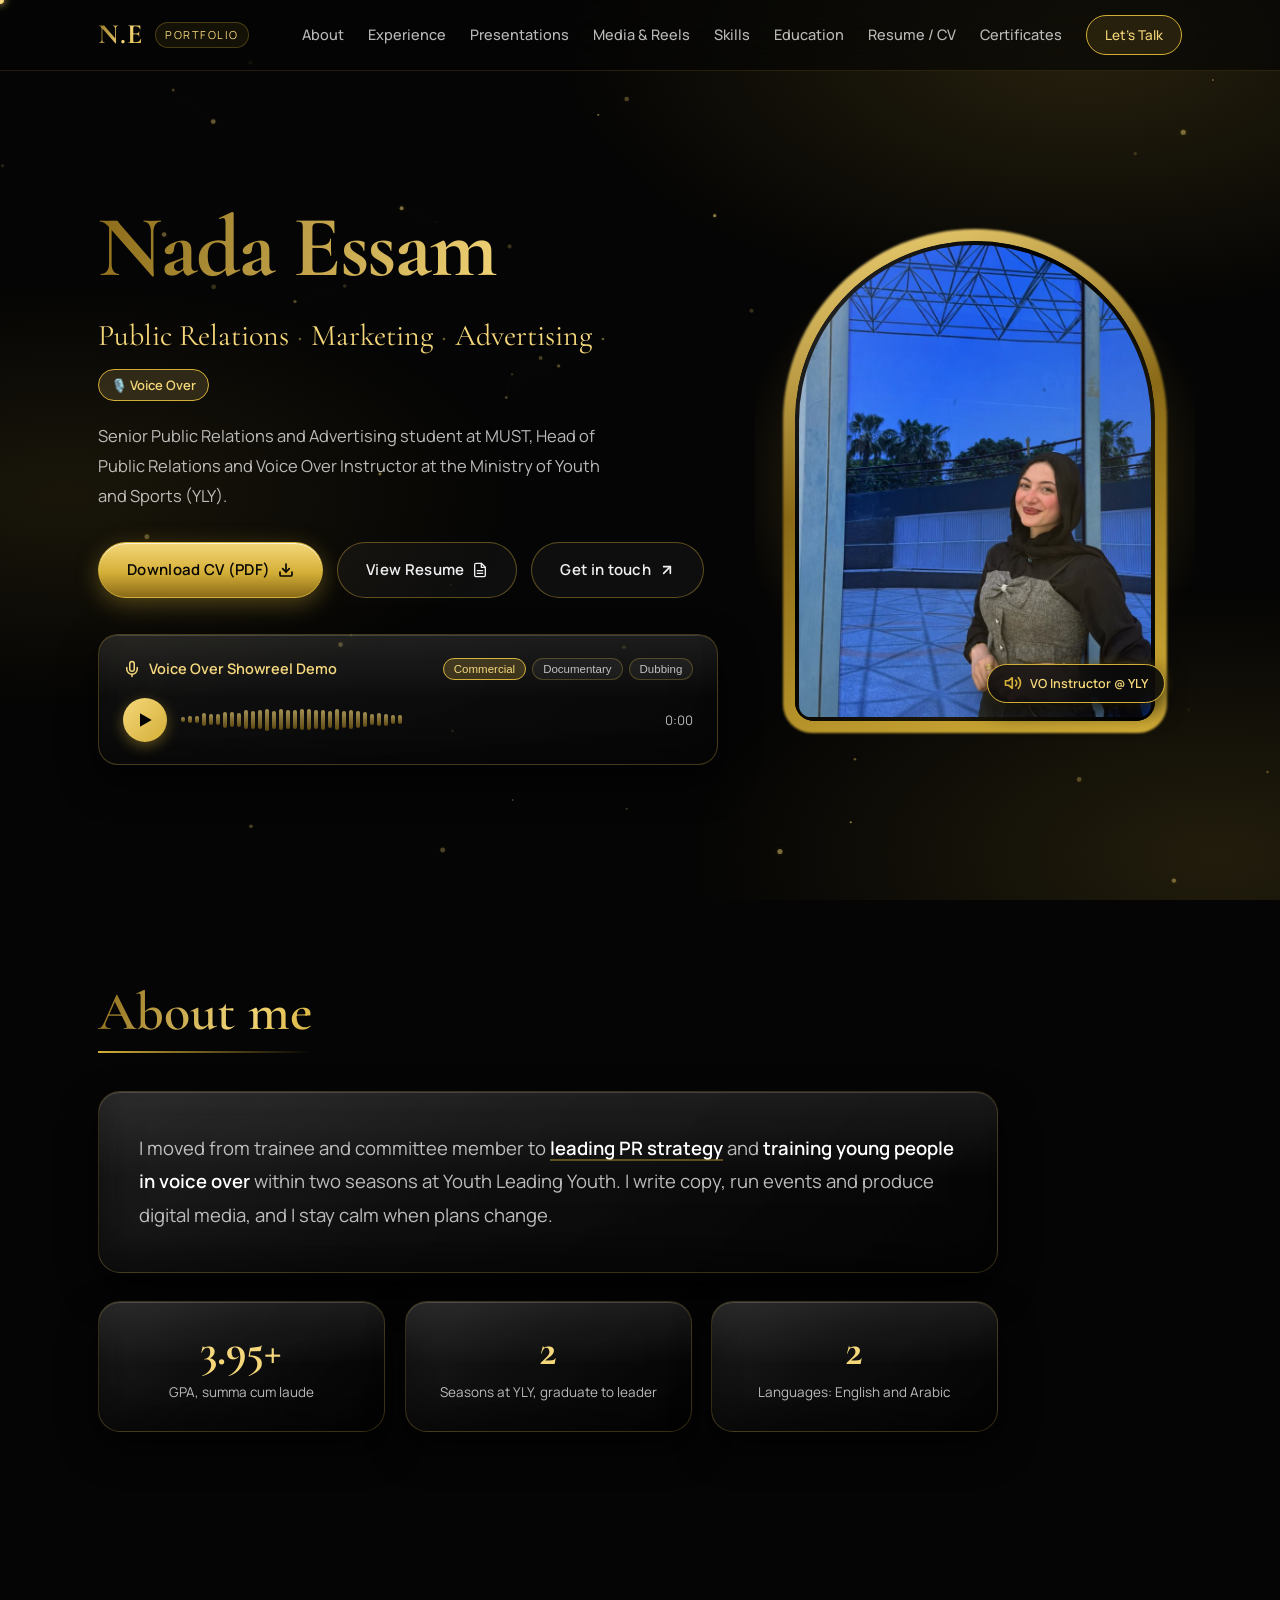
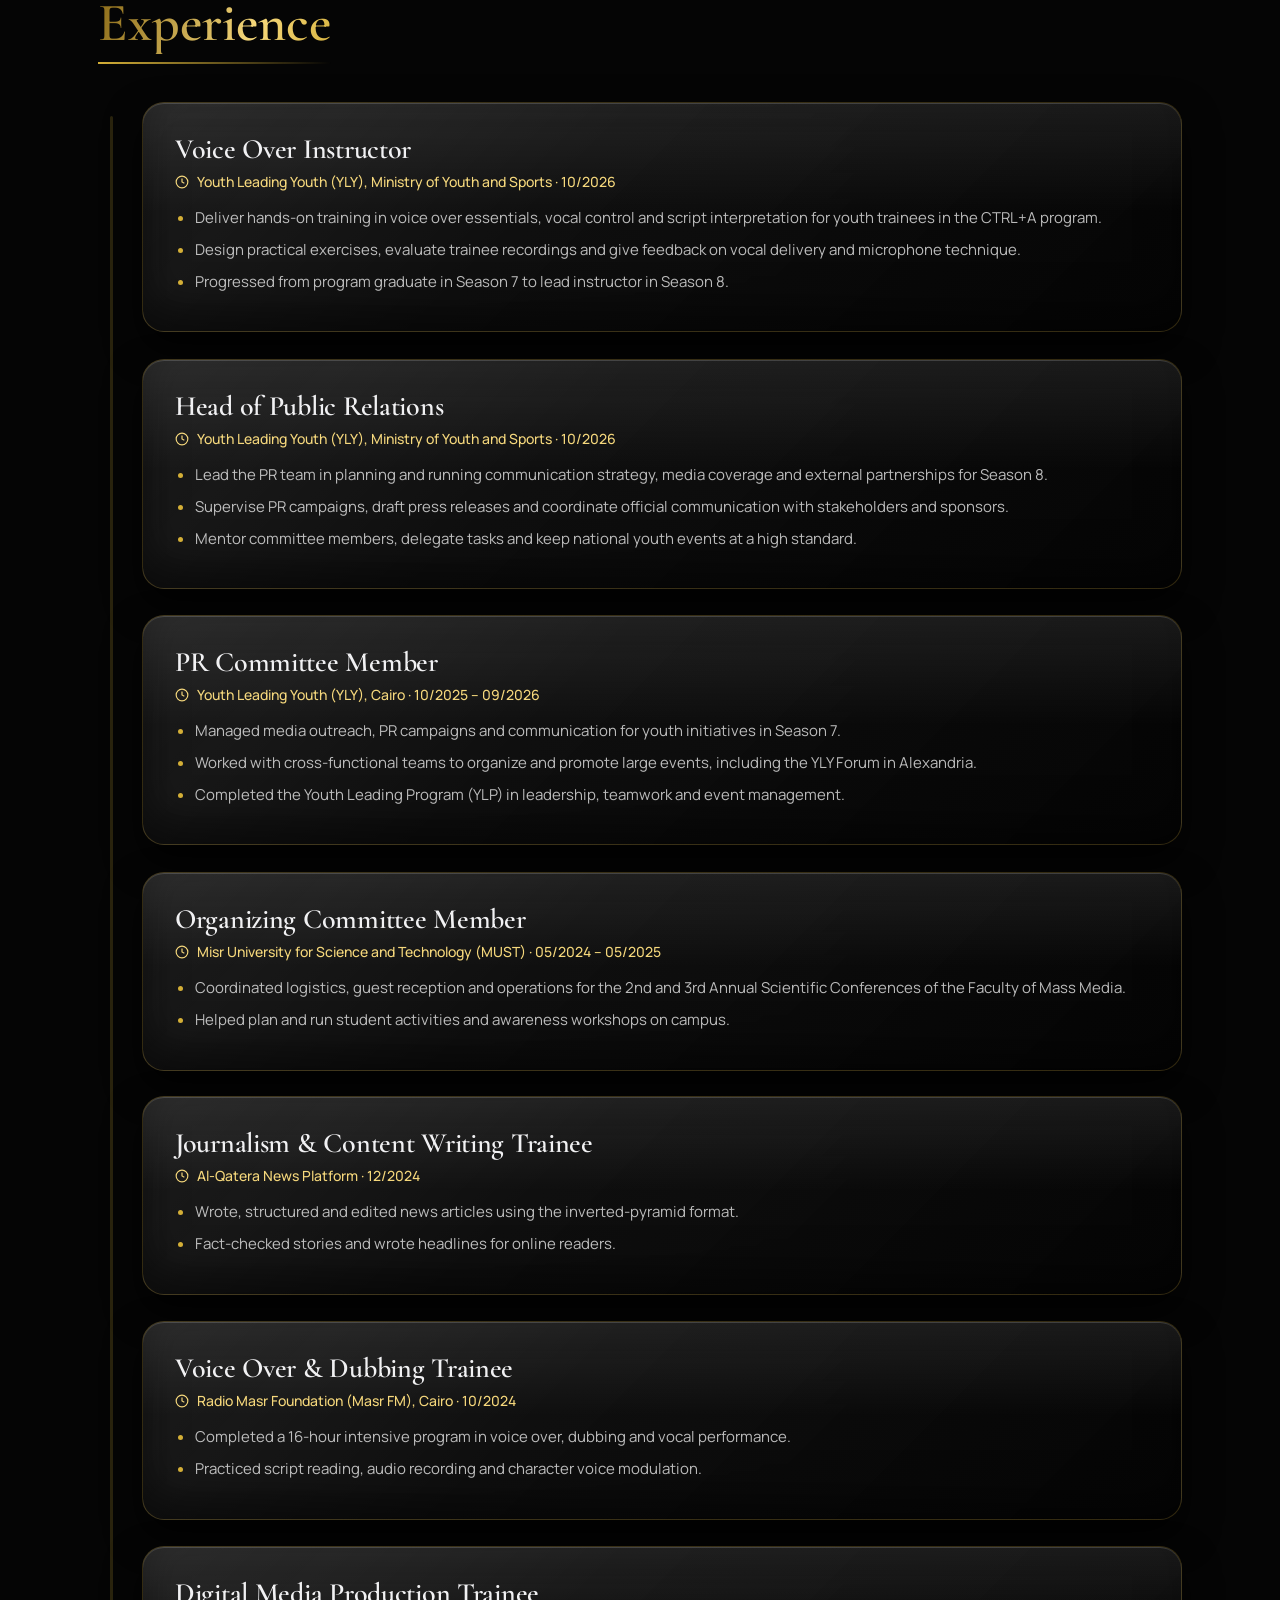
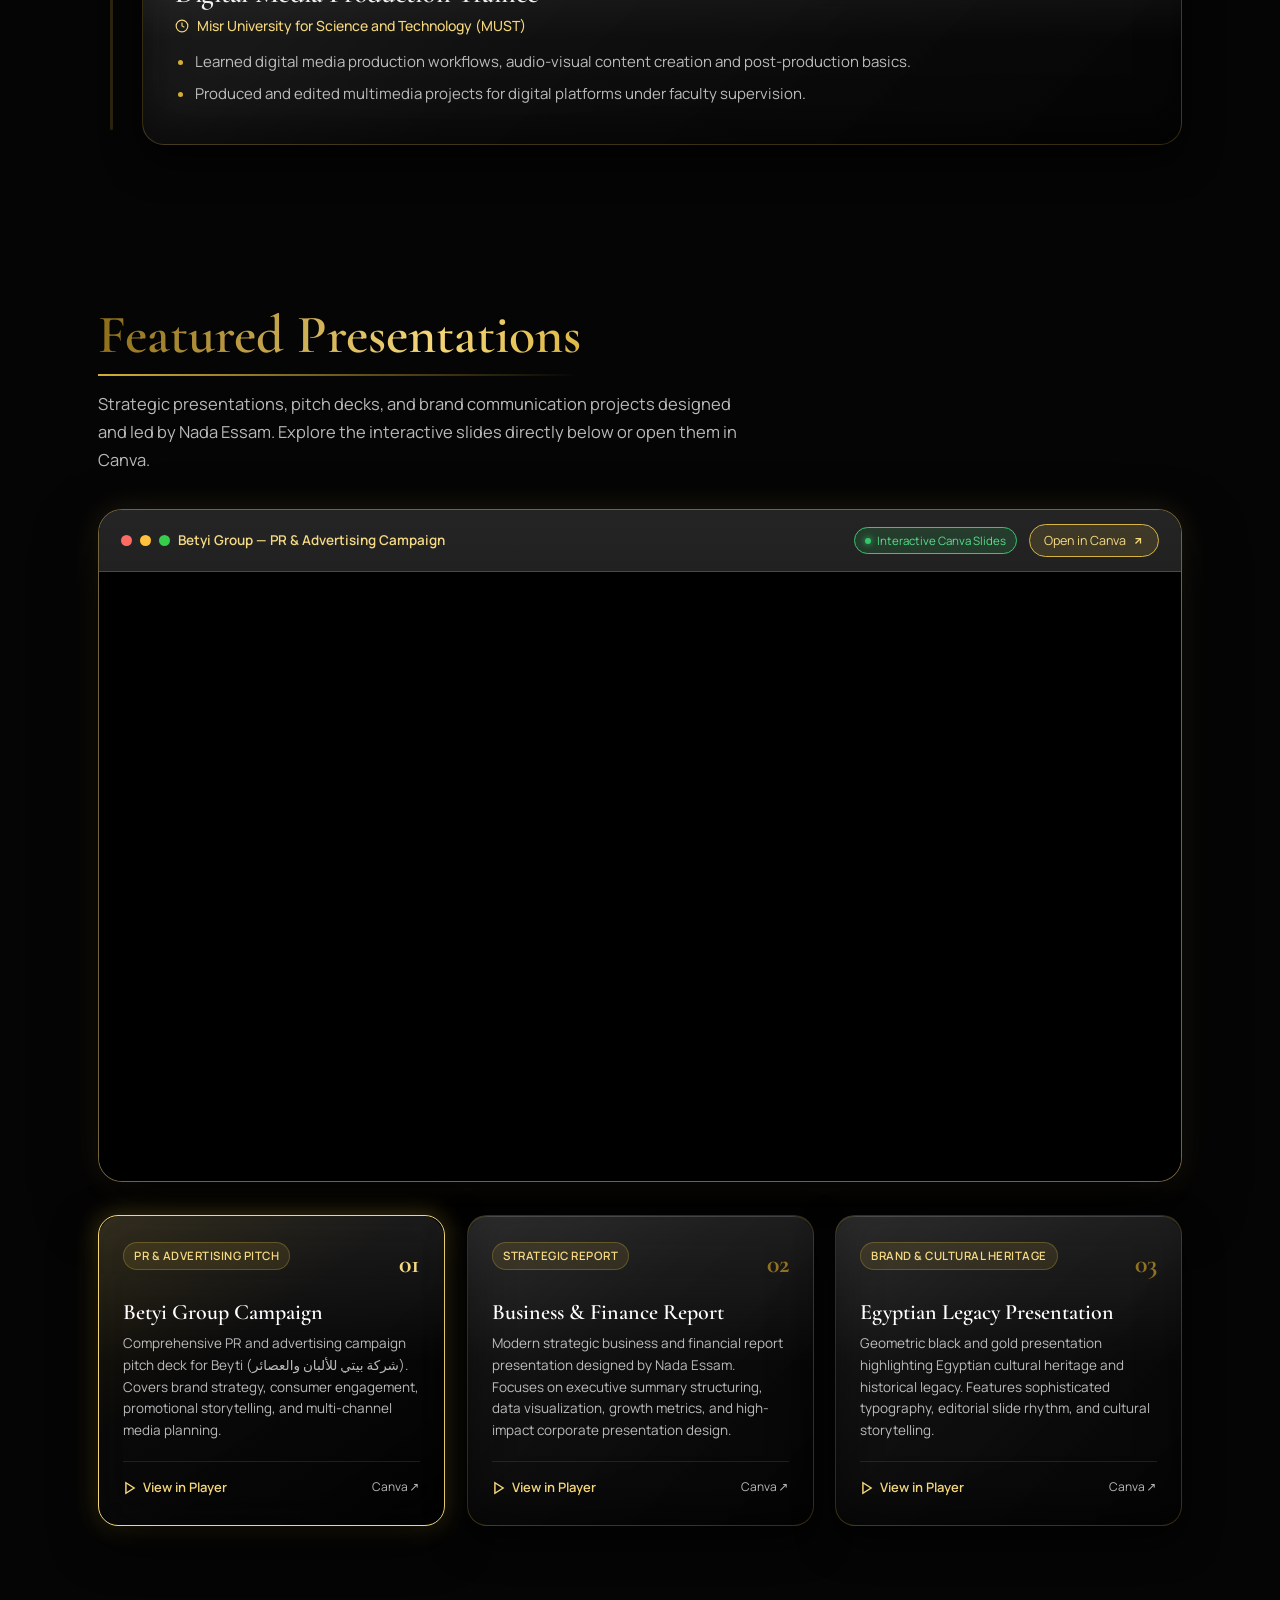
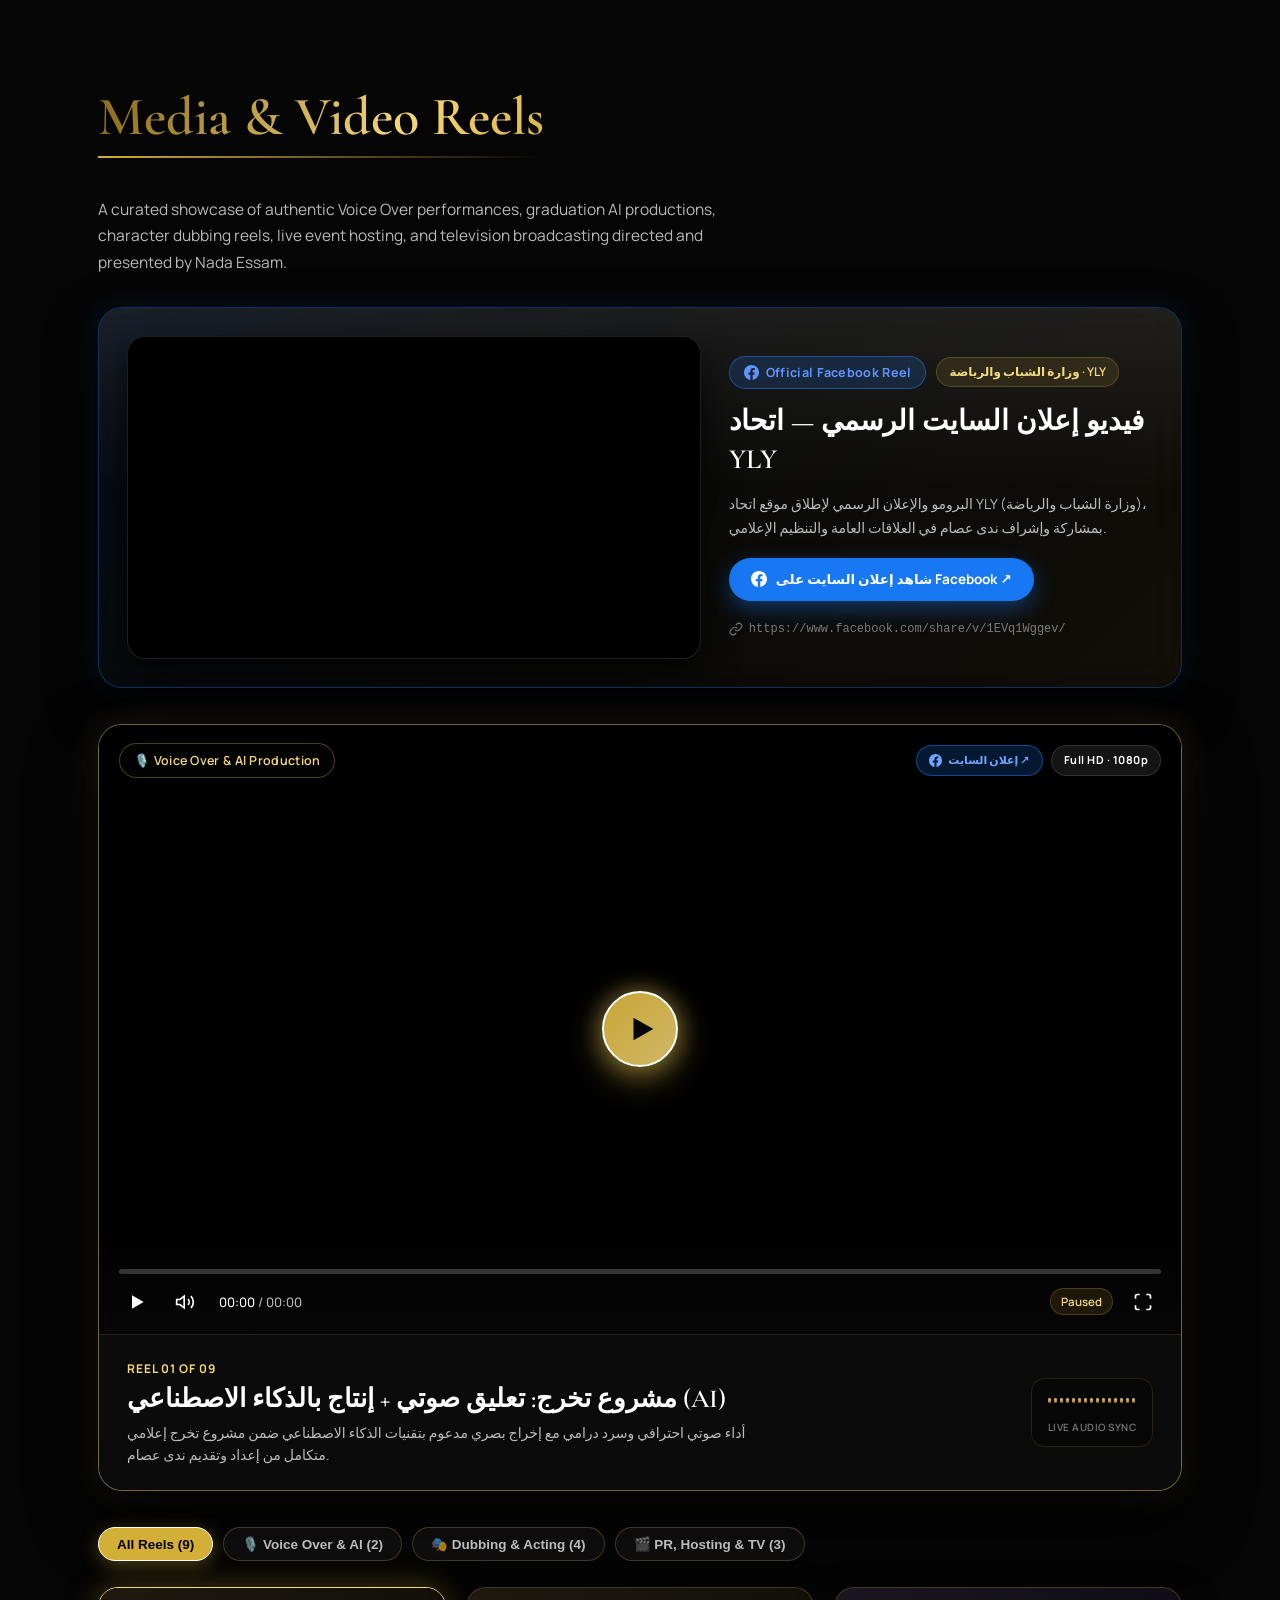
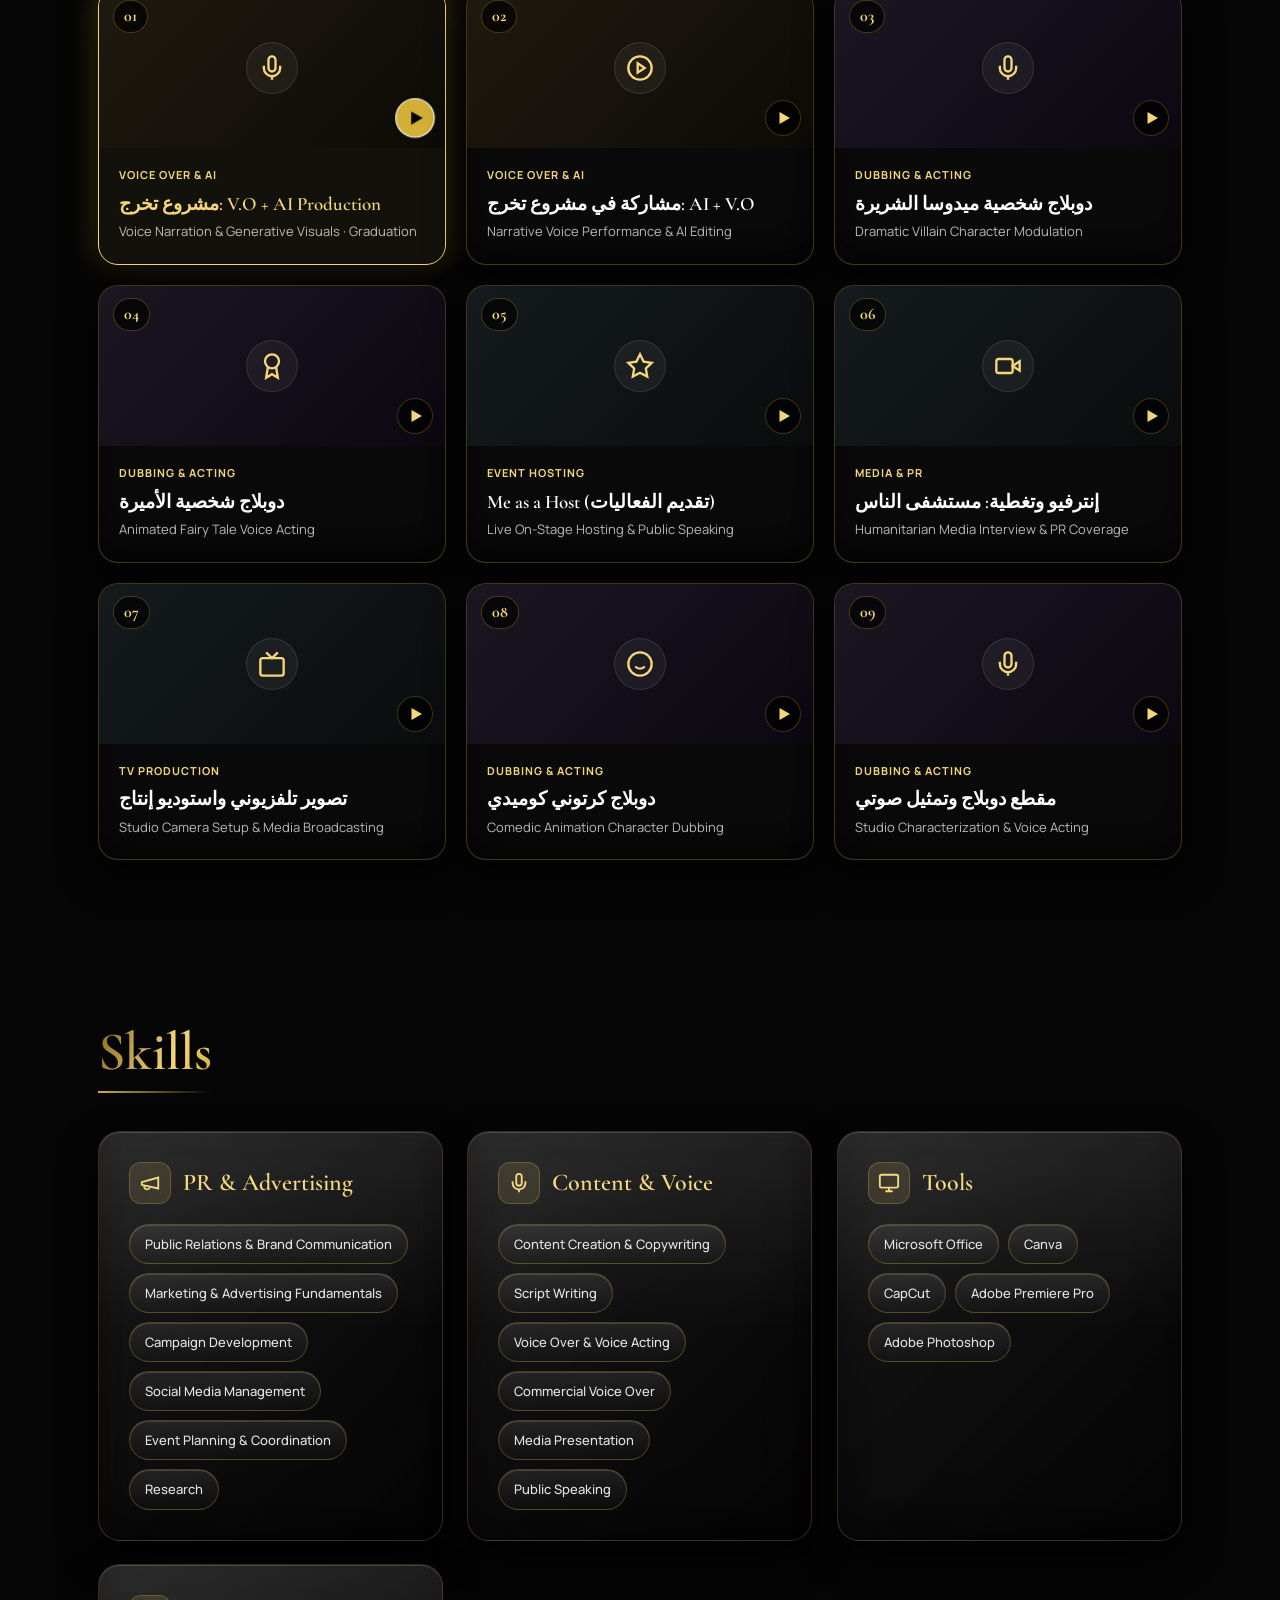
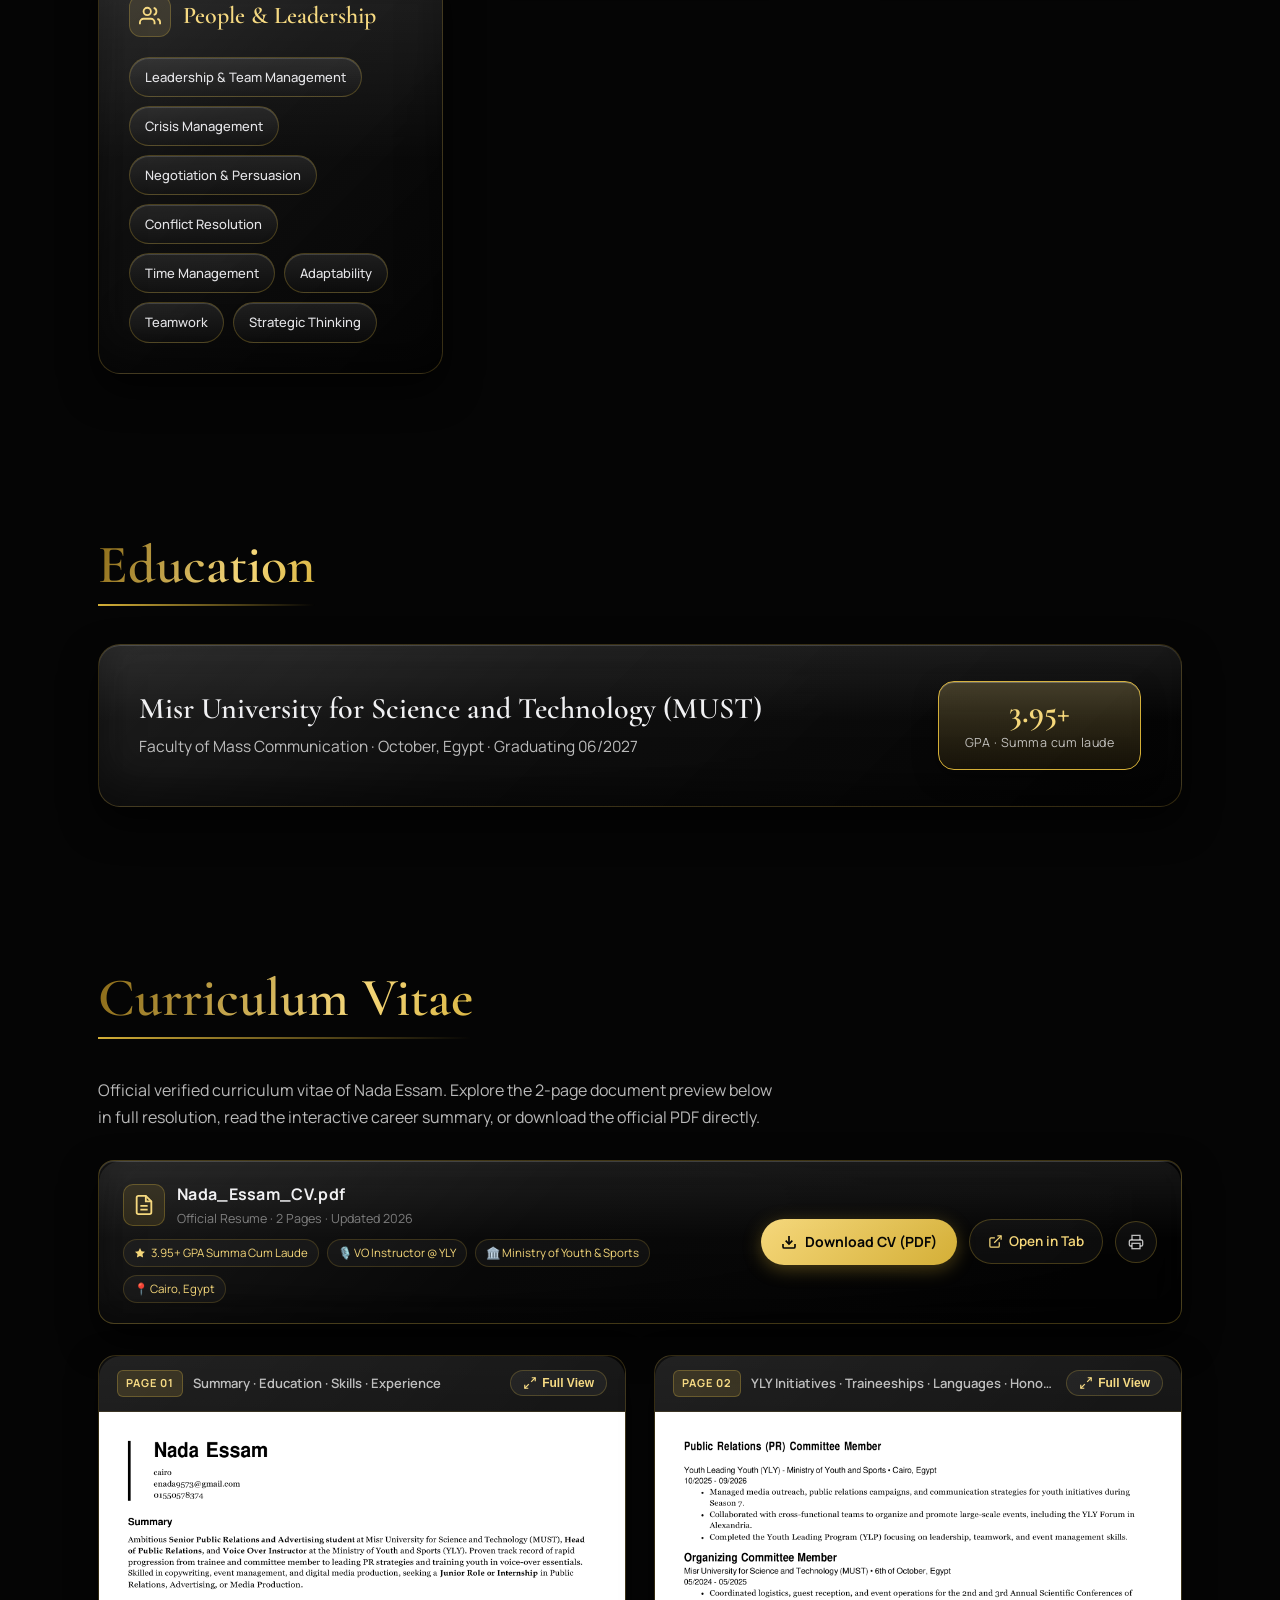
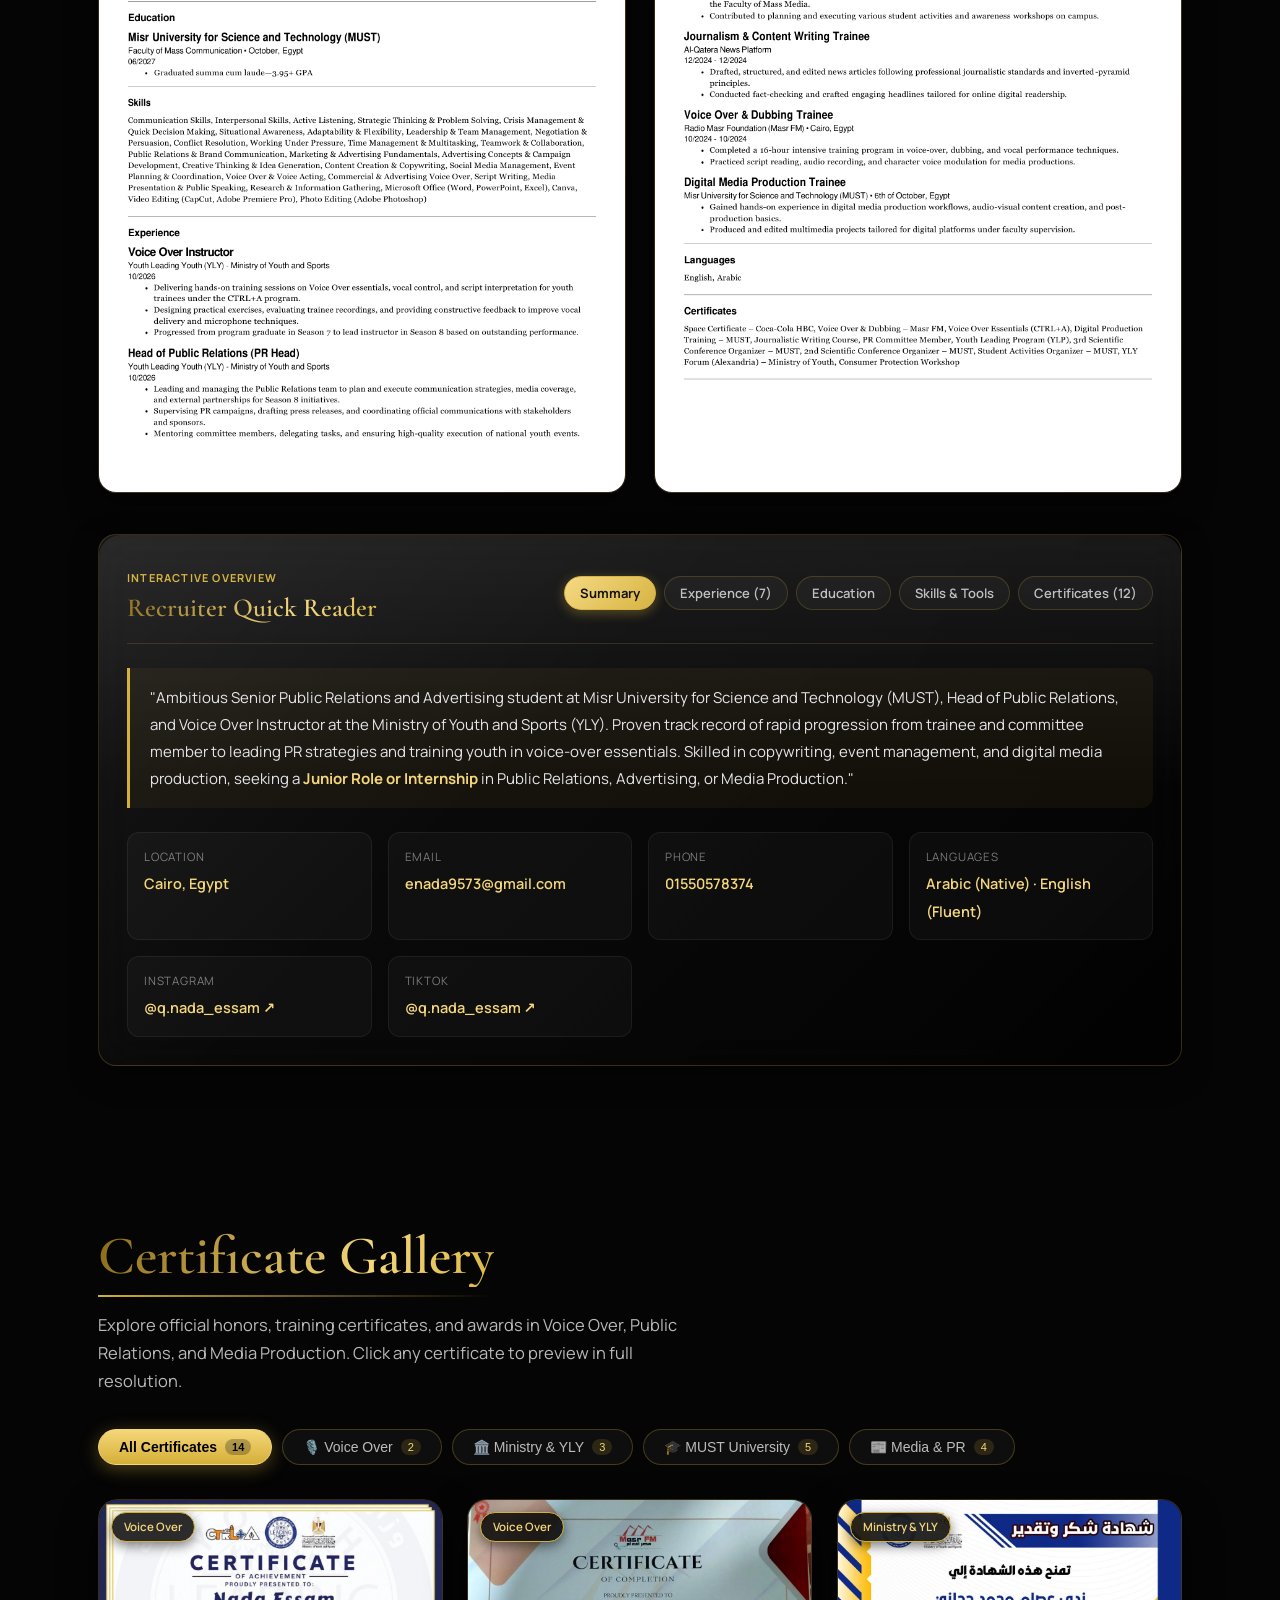
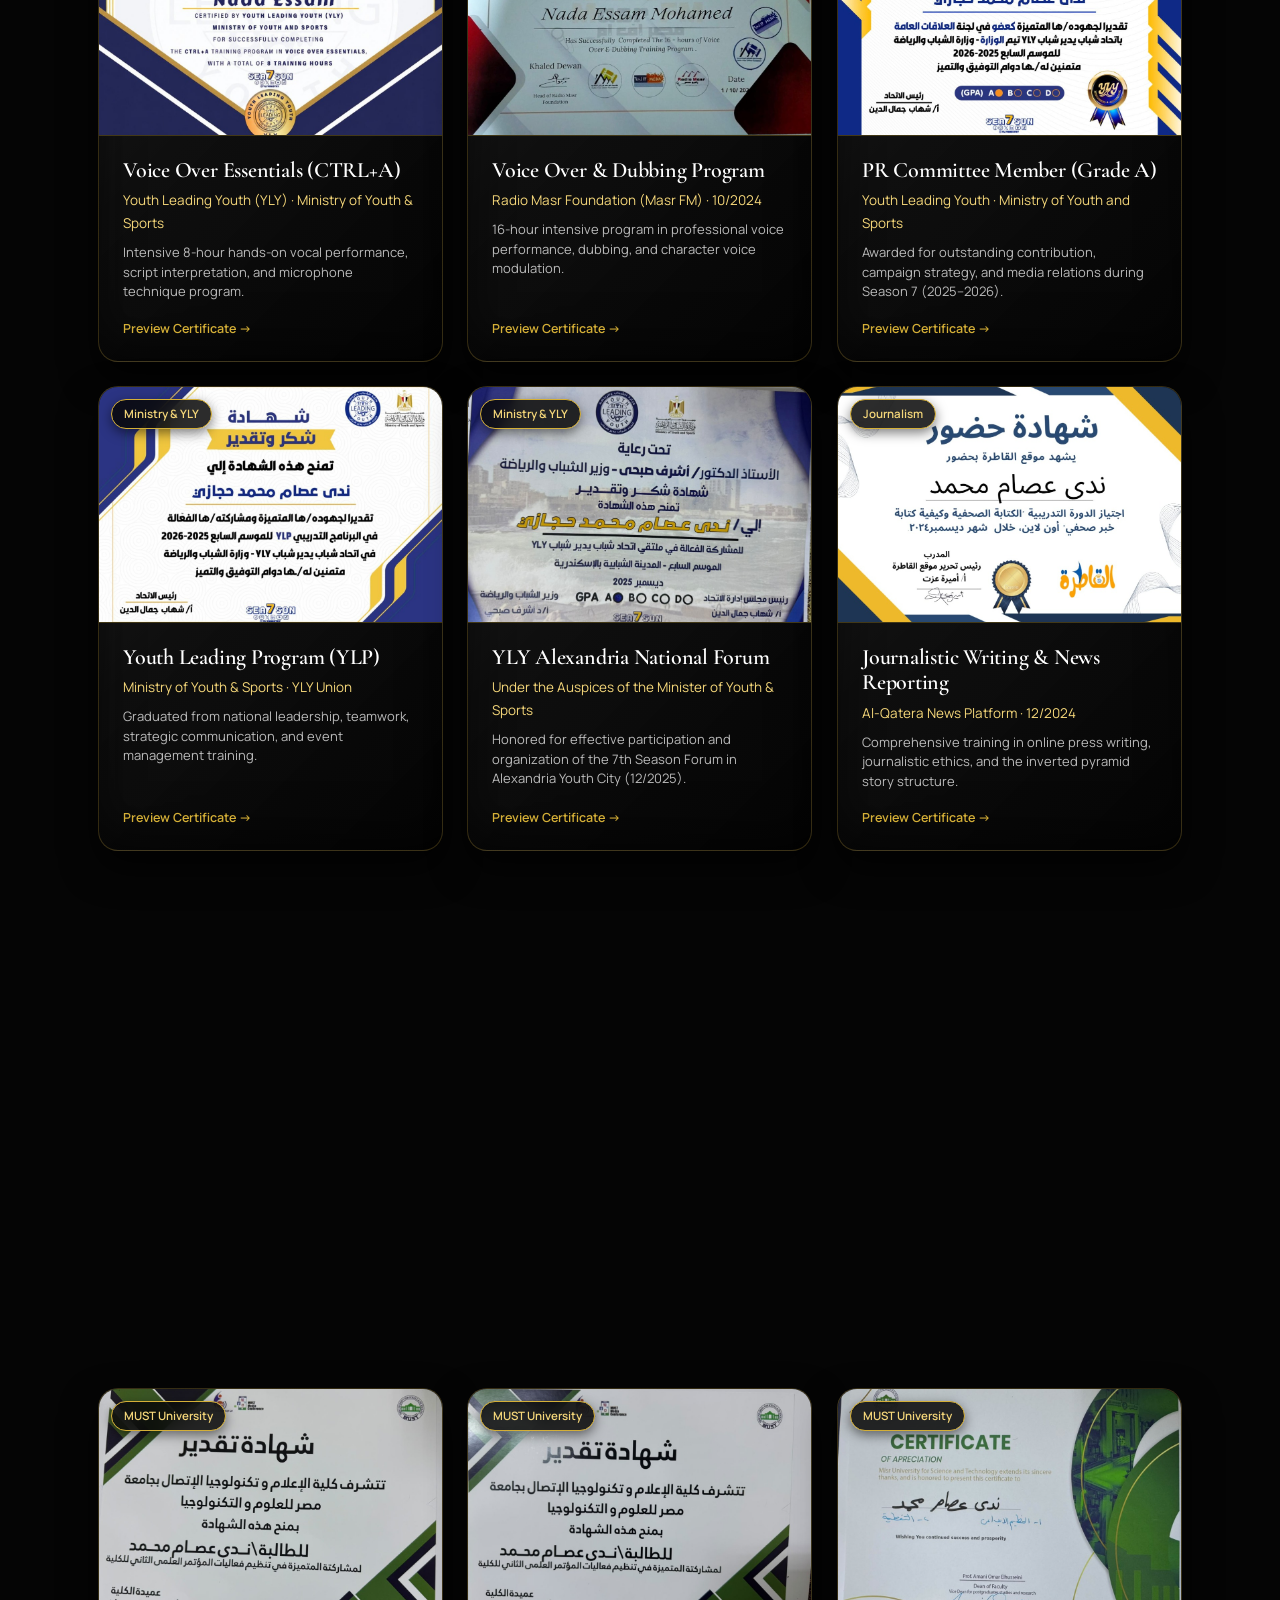
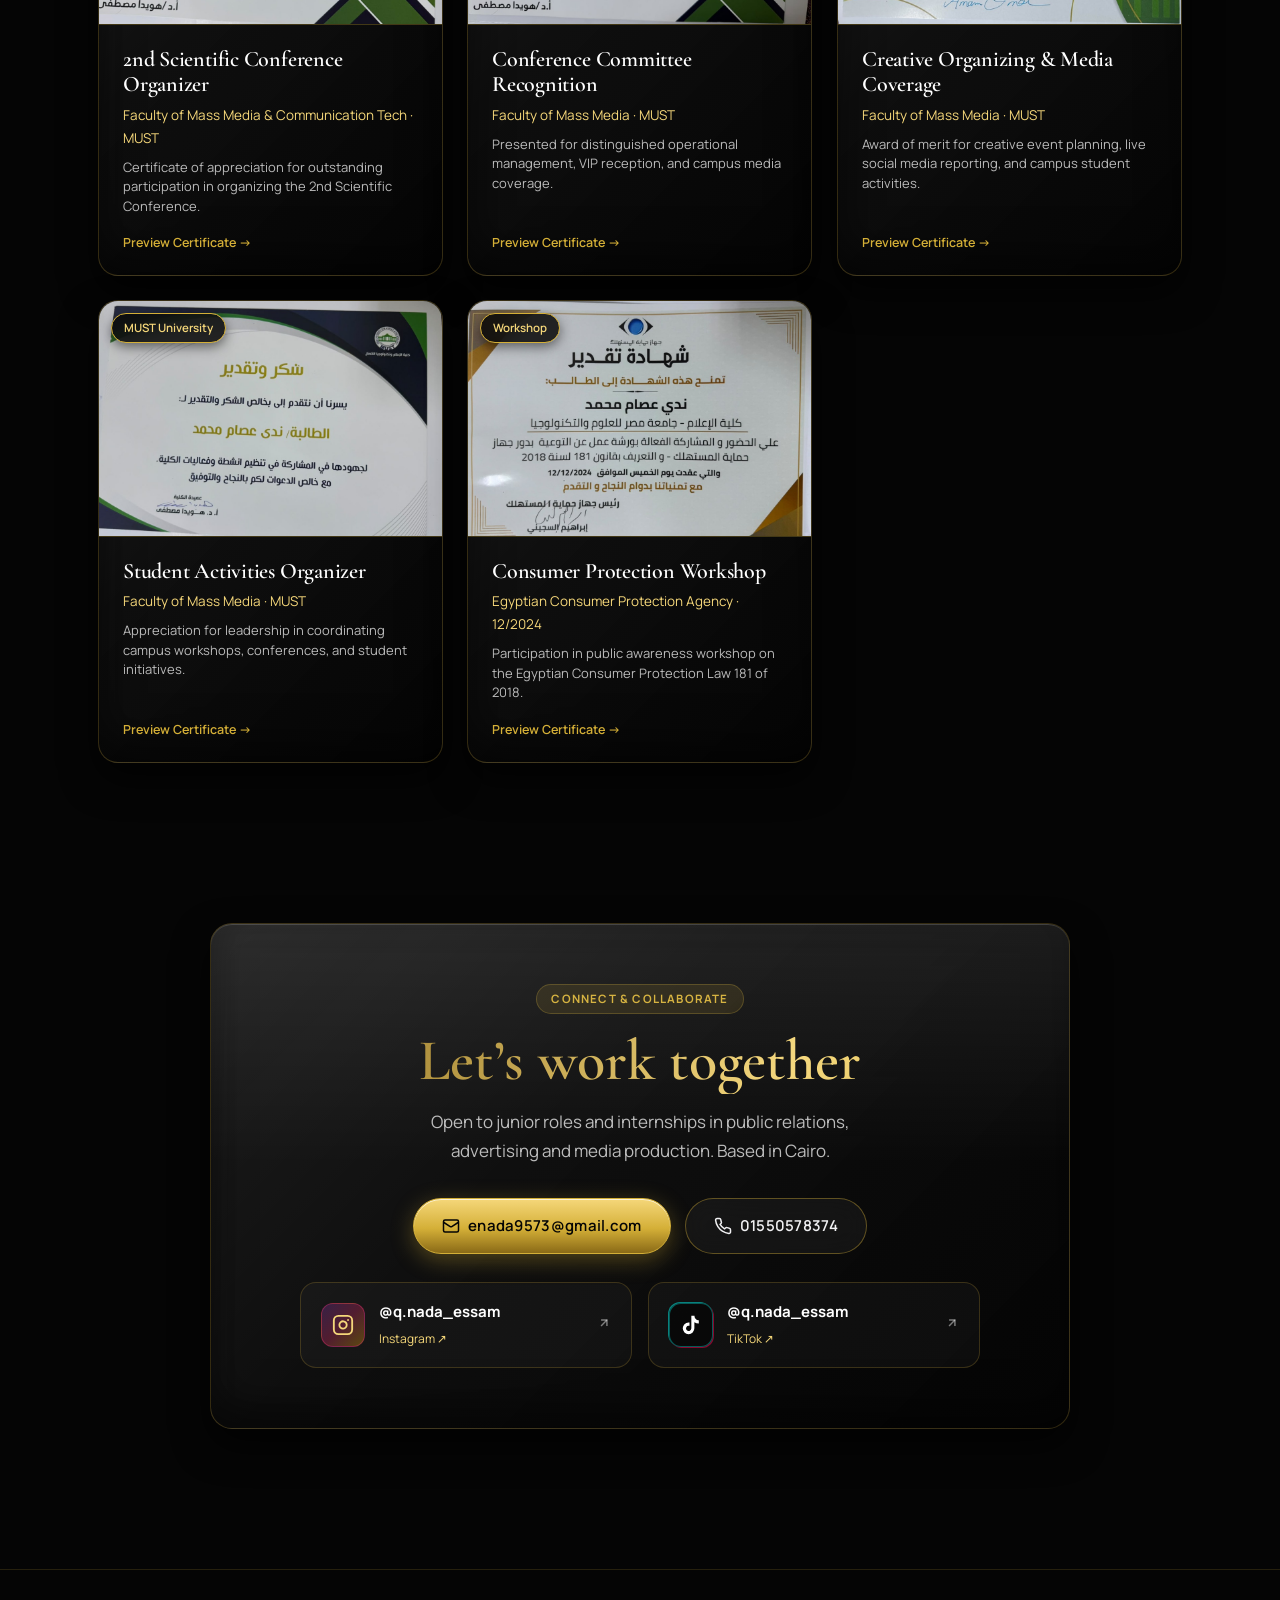
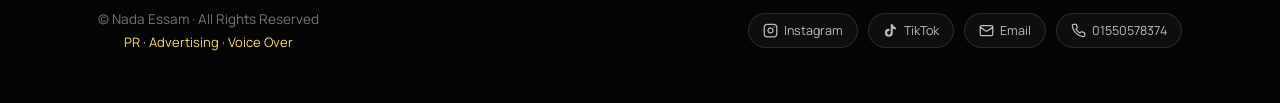
==== commit 20f903bc: "fix(nav): enhance mobile menu toggle icon visibility and interaction for phone viewports" ====
--- a/index.html
+++ b/index.html
@@ -52,10 +52,16 @@
       </ul>
 
       <!-- Mobile Hamburger Toggle -->
-      <button class="mobile-toggle" aria-label="Toggle navigation menu">
-        <span></span>
-        <span></span>
-        <span></span>
+      <button class="mobile-toggle" id="mobileToggleBtn" aria-label="Toggle navigation menu" aria-expanded="false">
+        <svg class="hamburger-icon" width="22" height="22" viewBox="0 0 24 24" fill="none" stroke="currentColor" stroke-width="2.2" stroke-linecap="round" stroke-linejoin="round">
+          <line x1="3" y1="6" x2="21" y2="6"></line>
+          <line x1="3" y1="12" x2="21" y2="12"></line>
+          <line x1="3" y1="18" x2="21" y2="18"></line>
+        </svg>
+        <svg class="close-icon" width="22" height="22" viewBox="0 0 24 24" fill="none" stroke="currentColor" stroke-width="2.2" stroke-linecap="round" stroke-linejoin="round">
+          <line x1="18" y1="6" x2="6" y2="18"></line>
+          <line x1="6" y1="6" x2="18" y2="18"></line>
+        </svg>
       </button>
     </div>
   </nav>
--- a/style.css
+++ b/style.css
@@ -324,36 +324,54 @@
 
 .mobile-toggle {
   display: none;
-  background: none;
-  border: none;
+  align-items: center;
+  justify-content: center;
+  width: 42px;
+  height: 42px;
+  padding: 0;
+  border-radius: 10px;
+  background: rgba(212, 175, 55, 0.12);
+  border: 1px solid rgba(212, 175, 55, 0.35);
+  color: var(--gold2);
   cursor: pointer;
-  padding: 10px;
-  z-index: 101;
-  width: 44px;
-  height: 44px;
-  border-radius: 8px;
-}
-
-.mobile-toggle span {
+  z-index: 200;
+  flex-shrink: 0;
+  transition: all 0.3s var(--ease-out-expo);
+  box-shadow: 0 4px 14px rgba(0, 0, 0, 0.5), inset 0 1px 0 rgba(255, 255, 255, 0.12);
+  -webkit-tap-highlight-color: transparent;
+}
+
+.mobile-toggle:hover {
+  background: rgba(212, 175, 55, 0.22);
+  border-color: var(--gold);
+  color: #fff;
+  transform: scale(1.05);
+  box-shadow: 0 0 16px var(--gold-glow);
+}
+
+.mobile-toggle svg {
   display: block;
-  width: 24px;
-  height: 2px;
-  background-color: var(--gold2);
-  margin: 5px auto;
-  transition: all 0.3s ease;
-  border-radius: 2px;
-}
-
-.mobile-toggle.active span:nth-child(1) {
-  transform: translateY(7px) rotate(45deg);
-}
-
-.mobile-toggle.active span:nth-child(2) {
-  opacity: 0;
-}
-
-.mobile-toggle.active span:nth-child(3) {
-  transform: translateY(-7px) rotate(-45deg);
+  pointer-events: none;
+  transition: transform 0.3s var(--ease-spring), opacity 0.25s ease;
+}
+
+.mobile-toggle .close-icon {
+  display: none;
+}
+
+.mobile-toggle.active {
+  background: rgba(212, 175, 55, 0.25);
+  border-color: var(--gold);
+  color: #fff;
+}
+
+.mobile-toggle.active .hamburger-icon {
+  display: none;
+}
+
+.mobile-toggle.active .close-icon {
+  display: block;
+  transform: rotate(90deg);
 }
 
 /* ==========================================================================
@@ -2884,7 +2902,7 @@
   }
 }
 
-@media (max-width: 820px) {
+@media (max-width: 992px) {
   .wrap {
     padding: 0 20px;
   }
@@ -2940,10 +2958,7 @@
   }
   
   .mobile-toggle {
-    display: flex;
-    flex-direction: column;
-    justify-content: center;
-    align-items: center;
+    display: inline-flex !important;
   }
   
   .stats {
